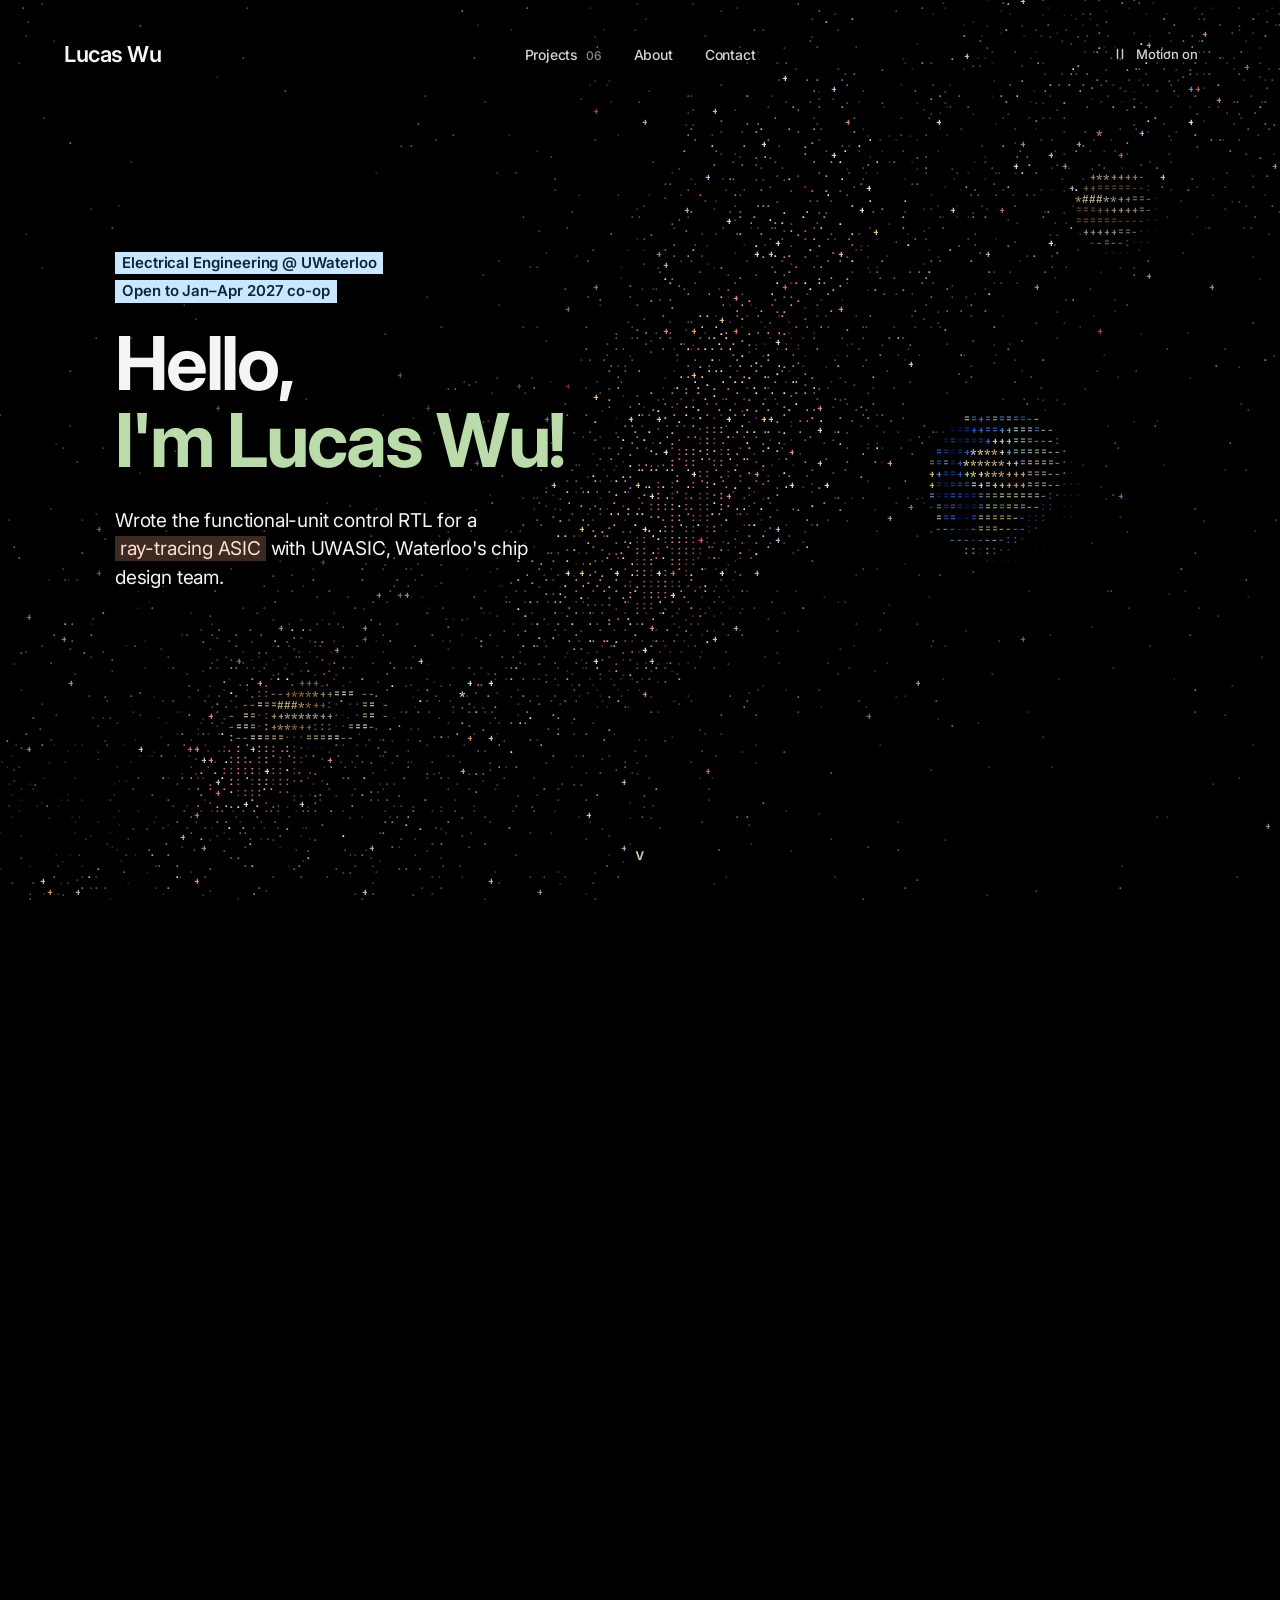
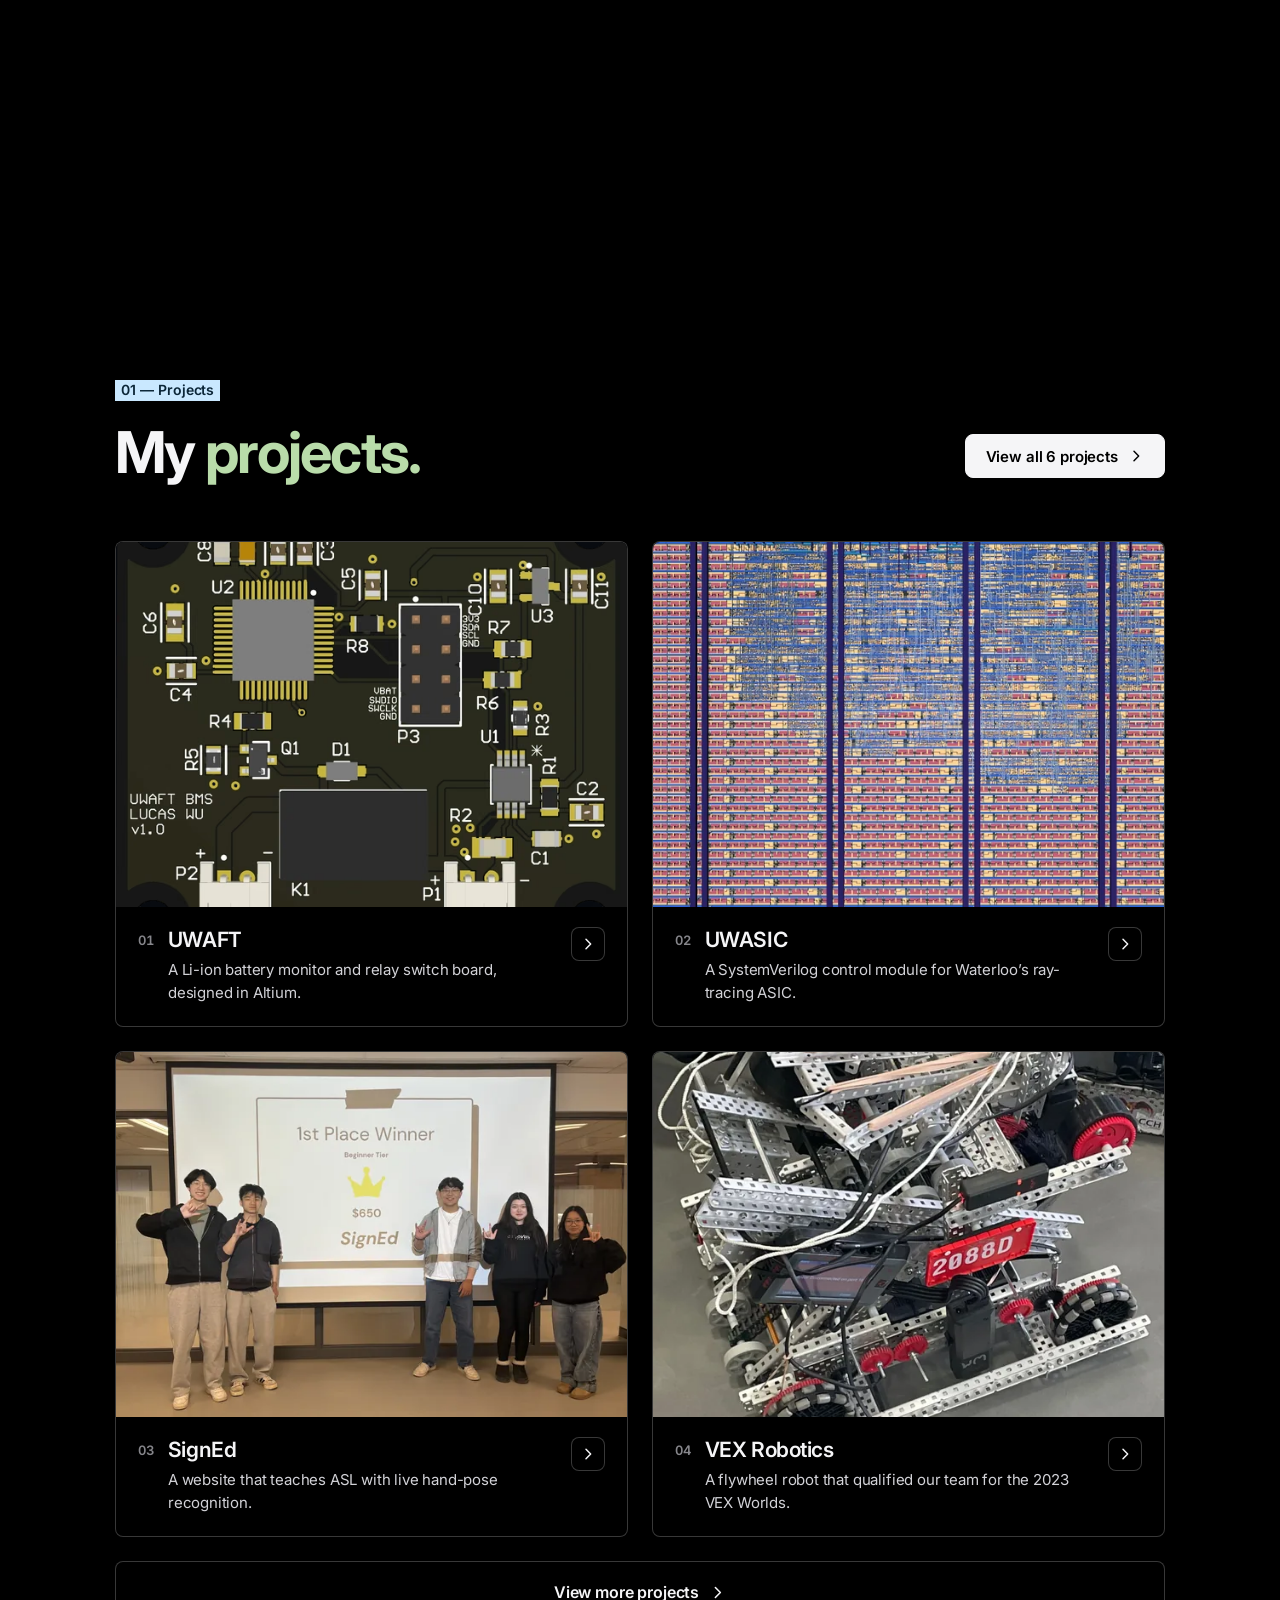
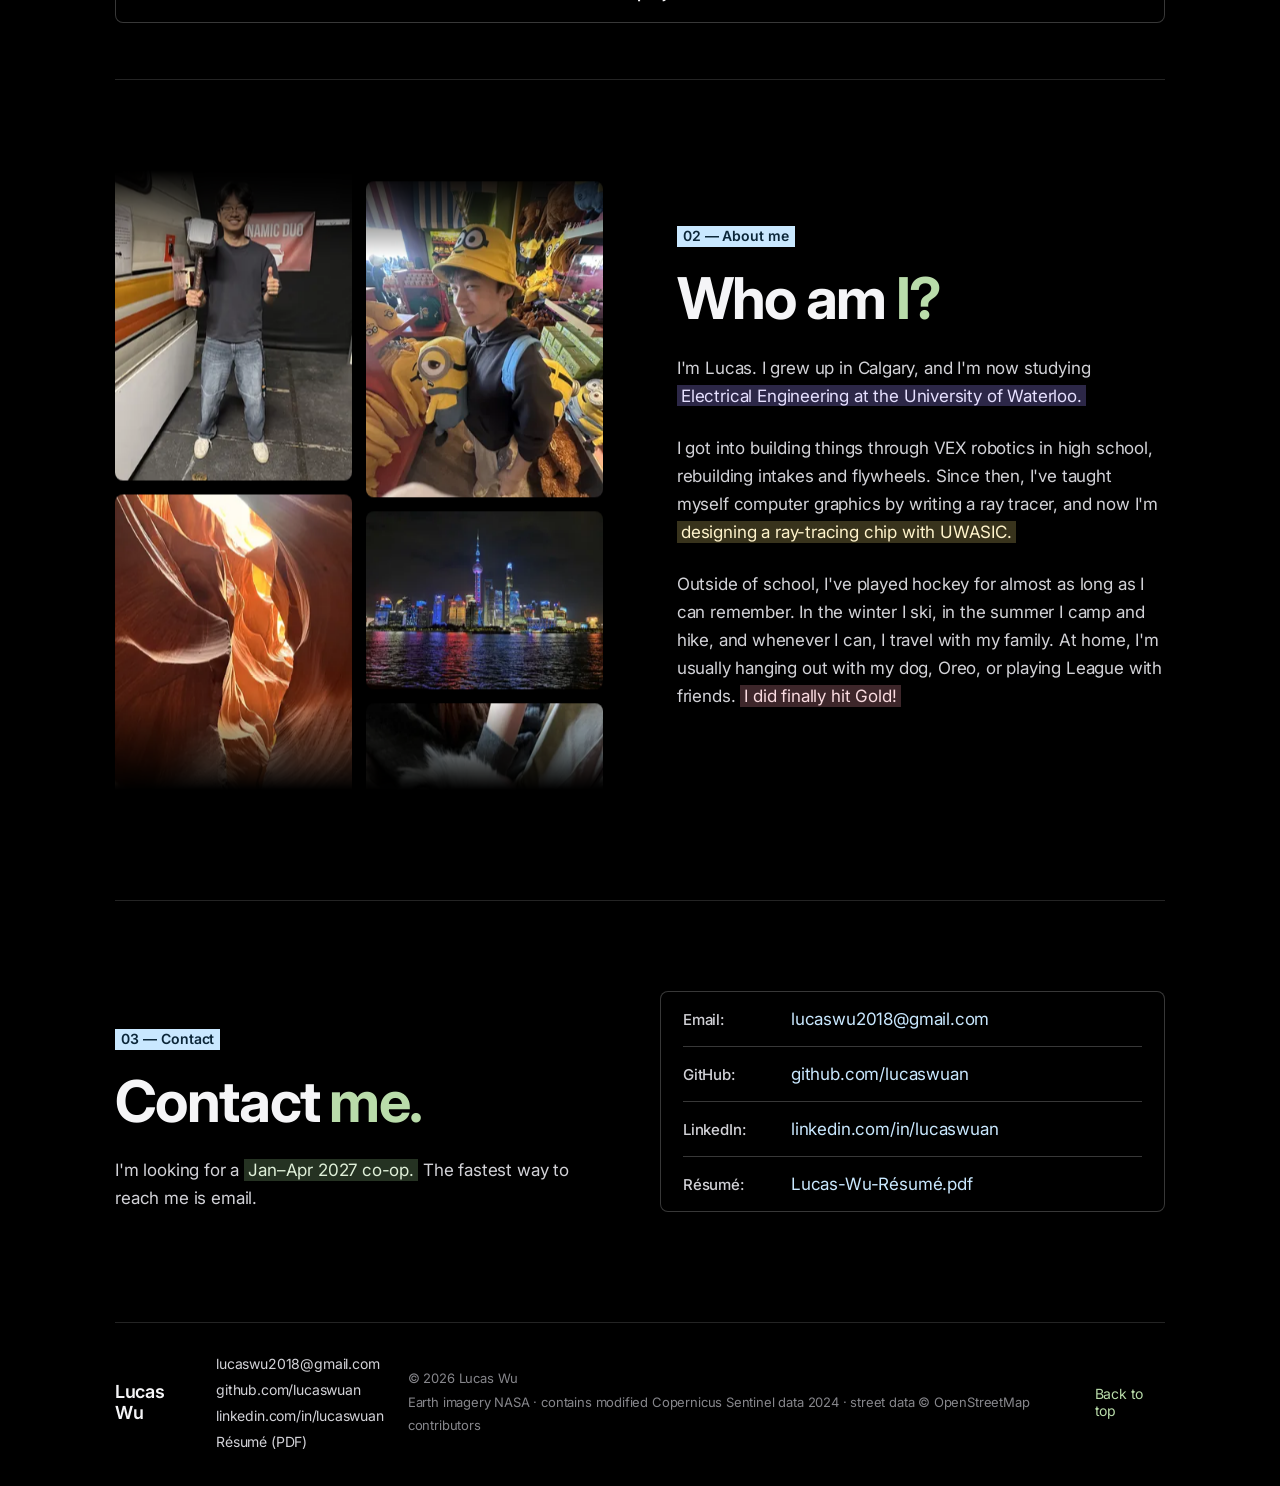
==== index.html @ 69be1323 "v6: city lights like the view from a plane Night is now just the lights, as Calgary looks from the a" ====
<!doctype html>
<html lang="en">
<head>
  <meta charset="UTF-8"><meta name="viewport" content="width=device-width, initial-scale=1">
  <meta name="theme-color" content="#080a0d">
  <meta name="description" content="Lucas Wu is an Electrical Engineering student at the University of Waterloo who wrote functional-unit control RTL for UWASIC’s ray-tracing ASIC and designed a battery monitor board with UWAFT. Open to Jan–Apr 2027 co-op.">
  <title>Lucas Wu | Electrical Engineering @ UWaterloo</title>
  <meta property="og:type" content="website">
  <meta property="og:site_name" content="Lucas Wu">
  <meta property="og:url" content="https://wulucas.me/">
  <meta property="og:title" content="Lucas Wu | Electrical Engineering @ UWaterloo">
  <meta property="og:description" content="Lucas Wu is an Electrical Engineering student at the University of Waterloo who wrote functional-unit control RTL for UWASIC’s ray-tracing ASIC and designed a battery monitor board with UWAFT. Open to Jan–Apr 2027 co-op.">
  <meta property="og:image" content="https://wulucas.me/assets/og-home.jpg">
  <meta property="og:image:width" content="1200">
  <meta property="og:image:height" content="630">
  <meta property="og:image:alt" content="The homepage of Lucas Wu’s portfolio: “Hello, I’m Lucas Wu!” beside an Earth drawn in ASCII characters, with Saturn and Jupiter, against an ASCII Milky Way.">
  <meta name="twitter:card" content="summary_large_image">
  <link rel="icon" href="/favicon.ico" sizes="32x32">
  <link rel="icon" href="/assets/favicon.svg" type="image/svg+xml">
  <link rel="apple-touch-icon" href="/assets/apple-touch-icon.png">
  <link rel="preconnect" href="https://fonts.googleapis.com">
  <link rel="preconnect" href="https://fonts.gstatic.com" crossorigin>
  <link rel="stylesheet" href="https://fonts.googleapis.com/css2?family=Inter:opsz,wght@14..32,400..700&display=swap">
  <link rel="stylesheet" href="https://fonts.googleapis.com/css2?family=JetBrains+Mono:wght@500&text=.%2C%3A%3B-%3D%2B*%23%25%40v&display=block">
  <!-- tools/build-projects.mjs stamps each ?v= with a hash of the file, so browsers fetch it again when it changes. -->
  <link rel="stylesheet" href="styles.css?v=50e7bc467d">
  <link rel="stylesheet" href="projects.css?v=c8998135ab">
  <script src="sky-renderer.js?v=834006a2ae" defer></script>
  <script src="galaxy.js?v=20302f3e57" defer></script>
  <script src="site.js?v=d46df26e85" defer></script>
  <script src="app.js?v=d3e52f405c" defer></script>
</head>
<body>
  <a class="skip-link" href="#projects">Skip to projects</a>
  <canvas id="stars" aria-hidden="true"></canvas>
<!-- site-header:start -->
<header class="site-header"><a class="wordmark" href="#home" aria-label="Lucas Wu, home">Lucas Wu</a><nav aria-label="Main navigation"><a href="#projects">Projects <span class="nav-count">06</span></a><a class="nav-about" href="#about">About</a><a href="#contact">Contact</a></nav><button class="motion-button" id="motion-toggle" aria-pressed="false" aria-label="Pause animation"><span class="pause-symbol" aria-hidden="true"><svg class="icon-pause" viewBox="0 0 16 16"><path d="M5.5 3.5v9M10.5 3.5v9"/></svg><svg class="icon-play" viewBox="0 0 16 16"><path d="M5.5 3.5 12.5 8l-7 4.5z"/></svg></span><span class="motion-text">Motion on</span></button></header>
<!-- site-header:end -->
  <nav class="section-nav" aria-label="On this page"><a href="#home"><span>Home</span></a><a href="#projects"><span>Projects</span></a><a href="#about"><span>About</span></a><a href="#contact"><span>Contact</span></a></nav>

  <main>
    <section class="journey" id="home" aria-label="Introduction">
      <div class="space-stage">
        <div class="hero-content">
          <p class="eyebrow hero-school">Electrical Engineering @ UWaterloo</p>
          <p class="eyebrow hero-availability">Open to Jan–Apr 2027 co-op</p>
          <h1>Hello,<br><em>I'm Lucas Wu!</em></h1>
          <p class="intro">Wrote the functional-unit control RTL for a <mark class="nowrap" data-tone="0">ray-tracing ASIC</mark> with UWASIC, Waterloo's chip design team.</p>
        </div>
        <div class="hero-bottom"><span class="scroll-cue" aria-hidden="true">v</span></div>
        <div class="arrival" aria-hidden="true"><span class="eyebrow">From ideas to real things</span><p>Let's take a closer look.</p></div>
      </div>
    </section>

    <section class="projects-section section-shell" id="projects" aria-labelledby="projects-title">
      <div class="section-heading reveal"><div><p class="eyebrow">01 — Projects</p><h2 id="projects-title">My <em>projects.</em></h2></div><a class="outline-link" href="/projects/">View all 6 projects <span class="chevron" aria-hidden="true"></span></a></div>
      <div class="project-grid featured-grid">
<!-- featured-projects:start -->
<a class="project-card" href="/projects/uwaft/" aria-label="Explore UWAFT"><span class="project-art photo-art"><picture><source type="image/avif" srcset="/assets/projects/uwaft/bms-board-render-600.avif 600w, /assets/projects/uwaft/bms-board-render-1024.avif 1024w" sizes="(max-width: 650px) 86vw, (max-width: 1000px) 43vw, min(595px, 41vw)"><source type="image/webp" srcset="/assets/projects/uwaft/bms-board-render-600.webp 600w, /assets/projects/uwaft/bms-board-render-1024.webp 1024w" sizes="(max-width: 650px) 86vw, (max-width: 1000px) 43vw, min(595px, 41vw)"><img src="/assets/projects/uwaft/bms-board-render.webp" alt="3D render of the UWAFT BMS v1.0 board: a black two-layer PCB with the STM32 microcontroller at top left, a 2×4 debug header in the middle, the STC3100 gas gauge at right, the relay at the bottom, and the LOAD and BATT connectors along the bottom edge." loading="lazy" decoding="async"></picture></span><span class="project-info"><span class="project-number">01</span><span class="project-description"><strong>UWAFT</strong><span>A Li-ion battery monitor and relay switch board, designed in Altium.</span></span><span class="project-type">PCB design</span><span class="card-arrow" aria-hidden="true"><span class="chevron"></span></span></span></a>
<a class="project-card" href="/projects/uwasic/" aria-label="Explore UWASIC"><span class="project-art photo-art"><picture><source type="image/avif" srcset="/assets/projects/spi-pwm-peripheral/gds-layout-600.avif 600w, /assets/projects/spi-pwm-peripheral/gds-layout-1200.avif 1200w, /assets/projects/spi-pwm-peripheral/gds-layout-2400.avif 2400w" sizes="(max-width: 650px) 86vw, (max-width: 1000px) 43vw, min(595px, 41vw)"><source type="image/webp" srcset="/assets/projects/spi-pwm-peripheral/gds-layout-600.webp 600w, /assets/projects/spi-pwm-peripheral/gds-layout-1200.webp 1200w, /assets/projects/spi-pwm-peripheral/gds-layout-2400.webp 2400w" sizes="(max-width: 650px) 86vw, (max-width: 1000px) 43vw, min(595px, 41vw)"><img src="/assets/projects/spi-pwm-peripheral/gds-layout.webp" alt="Top-down view of a chip layout: rows of standard cells crossed by vertical power straps, with the routed SPI and PWM logic concentrated in the upper half." style="object-position:50% 20%" loading="lazy" decoding="async"></picture></span><span class="project-info"><span class="project-number">02</span><span class="project-description"><strong>UWASIC</strong><span>A SystemVerilog control module for Waterloo’s ray-tracing ASIC.</span></span><span class="project-type">Digital design</span><span class="card-arrow" aria-hidden="true"><span class="chevron"></span></span></span></a>
<a class="project-card" href="/projects/signed/" aria-label="Explore SignEd"><span class="project-art photo-art"><picture><source type="image/webp" srcset="/assets/projects/signed/team-win-600.webp 600w, /assets/projects/signed/team-win-1200.webp 1200w, /assets/projects/signed/team-win-2400.webp 2400w" sizes="(max-width: 650px) 86vw, (max-width: 1000px) 43vw, min(595px, 41vw)"><img src="/assets/projects/signed/team-win.webp" alt="The five-person SignEd team standing in front of a projected slide that reads “1st Place Winner, Beginner Tier, $650, SignEd”, most of them making the ASL “I love you” sign." loading="lazy" decoding="async"></picture></span><span class="project-info"><span class="project-number">03</span><span class="project-description"><strong>SignEd</strong><span>A website that teaches ASL with live hand-pose recognition.</span></span><span class="project-type">Computer vision</span><span class="card-arrow" aria-hidden="true"><span class="chevron"></span></span></span></a>
<a class="project-card" href="/projects/vex-robotics/" aria-label="Explore VEX Robotics"><span class="project-art photo-art"><picture><source type="image/webp" srcset="/assets/projects/vex-robotics/flywheel-robot-600.webp 600w, /assets/projects/vex-robotics/flywheel-robot-1200.webp 1200w, /assets/projects/vex-robotics/flywheel-robot-1500.webp 1500w" sizes="(max-width: 650px) 86vw, (max-width: 1000px) 43vw, min(595px, 41vw)"><img src="/assets/projects/vex-robotics/flywheel-robot.webp" alt="Team 2088D’s first robot on the floor: an aluminum VEX frame on omni wheels with a disc intake, a flywheel, and a red 2088D license plate." style="object-position:50% 35%" loading="lazy" decoding="async"></picture></span><span class="project-info"><span class="project-number">04</span><span class="project-description"><strong>VEX Robotics</strong><span>A flywheel robot that qualified our team for the 2023 VEX Worlds.</span></span><span class="project-type">Robotics</span><span class="card-arrow" aria-hidden="true"><span class="chevron"></span></span></span></a>
<!-- featured-projects:end -->
      </div>
<!-- more-projects:start -->
<a class="more-projects reveal" href="/projects/">View more projects <span class="chevron" aria-hidden="true"></span></a>
<!-- more-projects:end -->
    </section>

    <section class="about-section section-shell" id="about" aria-labelledby="about-title"><div class="photo-wall reveal" role="group" aria-label="Photos of me, my friends, my dog, and places I&#39;ve been"><div class="wall-column"><div class="wall-track"><img src="assets/about/thor-hammer-600.webp" srcset="assets/about/thor-hammer-300.webp 300w, assets/about/thor-hammer-600.webp 600w" sizes="(max-width: 650px) 43vw, (max-width: 1000px) 20vw, 280px" width="600" height="800" alt="Me holding up a prop Thor hammer and giving a thumbs up." loading="lazy" decoding="async"><img src="assets/about/antelope-canyon-600.webp" srcset="assets/about/antelope-canyon-300.webp 300w, assets/about/antelope-canyon-600.webp 600w" sizes="(max-width: 650px) 43vw, (max-width: 1000px) 20vw, 280px" width="600" height="800" alt="Swirling orange sandstone walls inside a slot canyon." loading="lazy" decoding="async"><img src="assets/about/dog-jersey-600.webp" srcset="assets/about/dog-jersey-300.webp 300w, assets/about/dog-jersey-600.webp 600w" sizes="(max-width: 650px) 43vw, (max-width: 1000px) 20vw, 280px" width="600" height="800" alt="My dog, Oreo, in a blue jersey, looking up with his tongue out." loading="lazy" decoding="async"><img src="assets/about/card-game-600.webp" srcset="assets/about/card-game-300.webp 300w, assets/about/card-game-600.webp 600w" sizes="(max-width: 650px) 43vw, (max-width: 1000px) 20vw, 280px" width="600" height="800" alt="A late-night card game at a picnic table, with a campfire behind." loading="lazy" decoding="async"><img src="assets/about/japan-street-600.webp" srcset="assets/about/japan-street-300.webp 300w, assets/about/japan-street-600.webp 600w" sizes="(max-width: 650px) 43vw, (max-width: 1000px) 20vw, 280px" width="600" height="800" alt="A narrow street in Japan lined with shops and signs." loading="lazy" decoding="async"><img src="assets/about/capybara-grad-600.webp" srcset="assets/about/capybara-grad-300.webp 300w, assets/about/capybara-grad-600.webp 600w" sizes="(max-width: 650px) 43vw, (max-width: 1000px) 20vw, 280px" width="600" height="800" alt="A capybara plush in a 2026 graduation cap, holding a League of Legends gift card." loading="lazy" decoding="async"><img src="assets/about/above-the-clouds-600.webp" srcset="assets/about/above-the-clouds-300.webp 300w, assets/about/above-the-clouds-600.webp 600w" sizes="(max-width: 650px) 43vw, (max-width: 1000px) 20vw, 280px" width="600" height="414" alt="Looking down from a snowy ski hill onto a sea of clouds." loading="lazy" decoding="async"><img src="assets/about/campsite-600.webp" srcset="assets/about/campsite-300.webp 300w, assets/about/campsite-600.webp 600w" sizes="(max-width: 650px) 43vw, (max-width: 1000px) 20vw, 280px" width="600" height="450" alt="Our campsite: a tent and a trailer among tall pine trees." loading="lazy" decoding="async"><img src="assets/about/night-city-600.webp" srcset="assets/about/night-city-300.webp 300w, assets/about/night-city-600.webp 600w" sizes="(max-width: 650px) 43vw, (max-width: 1000px) 20vw, 280px" width="600" height="450" alt="A city skyline at night." loading="lazy" decoding="async"><img src="assets/about/dog-peek-600.webp" srcset="assets/about/dog-peek-300.webp 300w, assets/about/dog-peek-600.webp 600w" sizes="(max-width: 650px) 43vw, (max-width: 1000px) 20vw, 280px" width="600" height="800" alt="Oreo popping into the frame with his mouth open." loading="lazy" decoding="async"></div></div><div class="wall-column wall-column-down"><div class="wall-track"><img src="assets/about/minion-hat-600.webp" srcset="assets/about/minion-hat-300.webp 300w, assets/about/minion-hat-600.webp 600w" sizes="(max-width: 650px) 43vw, (max-width: 1000px) 20vw, 280px" width="600" height="800" alt="Me in a yellow Minion bucket hat, surrounded by Minion plushies." loading="lazy" decoding="async"><img src="assets/about/shanghai-skyline-600.webp" srcset="assets/about/shanghai-skyline-300.webp 300w, assets/about/shanghai-skyline-600.webp 600w" sizes="(max-width: 650px) 43vw, (max-width: 1000px) 20vw, 280px" width="600" height="450" alt="The Shanghai skyline lit up at night across the river." loading="lazy" decoding="async"><img src="assets/about/dog-closeup-600.webp" srcset="assets/about/dog-closeup-300.webp 300w, assets/about/dog-closeup-600.webp 600w" sizes="(max-width: 650px) 43vw, (max-width: 1000px) 20vw, 280px" width="600" height="800" alt="A close-up of Oreo&#39;s face." loading="lazy" decoding="async"><img src="assets/about/banff-600.webp" srcset="assets/about/banff-300.webp 300w, assets/about/banff-600.webp 600w" sizes="(max-width: 650px) 43vw, (max-width: 1000px) 20vw, 280px" width="600" height="450" alt="Pine trees and mountains under a blue sky in the Rockies." loading="lazy" decoding="async"><img src="assets/about/japan-mirror-600.webp" srcset="assets/about/japan-mirror-300.webp 300w, assets/about/japan-mirror-600.webp 600w" sizes="(max-width: 650px) 43vw, (max-width: 1000px) 20vw, 280px" width="600" height="800" alt="My friends and me reflected in a round street mirror on a rainy day in Japan." loading="lazy" decoding="async"><img src="assets/about/gold-iv-600.webp" srcset="assets/about/gold-iv-300.webp 300w, assets/about/gold-iv-600.webp 600w" sizes="(max-width: 650px) 43vw, (max-width: 1000px) 20vw, 280px" width="600" height="261" alt="League of Legends screen reading Promoted to Gold IV." loading="lazy" decoding="async"><img src="assets/about/snowy-pines-600.webp" srcset="assets/about/snowy-pines-300.webp 300w, assets/about/snowy-pines-600.webp 600w" sizes="(max-width: 650px) 43vw, (max-width: 1000px) 20vw, 280px" width="600" height="800" alt="Snow-covered pine trees in the mountains." loading="lazy" decoding="async"><img src="assets/about/bonfire-600.webp" srcset="assets/about/bonfire-300.webp 300w, assets/about/bonfire-600.webp 600w" sizes="(max-width: 650px) 43vw, (max-width: 1000px) 20vw, 280px" width="600" height="801" alt="A fire burning in a fire pit on a beach at dusk." loading="lazy" decoding="async"><img src="assets/about/shanghai-night-600.webp" srcset="assets/about/shanghai-night-300.webp 300w, assets/about/shanghai-night-600.webp 600w" sizes="(max-width: 650px) 43vw, (max-width: 1000px) 20vw, 280px" width="600" height="800" alt="Me at night in front of a lit-up traditional building in Shanghai." loading="lazy" decoding="async"><img src="assets/about/skating-600.webp" srcset="assets/about/skating-300.webp 300w, assets/about/skating-600.webp 600w" sizes="(max-width: 650px) 43vw, (max-width: 1000px) 20vw, 280px" width="600" height="800" alt="Holding a thin sheet of ice above my skates on a frozen lake." loading="lazy" decoding="async"></div></div></div><div class="about-copy reveal"><p class="eyebrow">02 — About me</p><h2 id="about-title">Who am <em>I?</em></h2><p>I&#39;m Lucas. I grew up in Calgary, and I&#39;m now studying <mark data-tone="1">Electrical Engineering at the University of Waterloo.</mark></p><p>I got into building things through VEX robotics in high school, rebuilding intakes and flywheels. Since then, I&#39;ve taught myself computer graphics by writing a ray tracer, and now I&#39;m <mark data-tone="2">designing a ray-tracing chip with UWASIC.</mark></p><p>Outside of school, I&#39;ve played hockey for almost as long as I can remember. In the winter I ski, in the summer I camp and hike, and whenever I can, I travel with my family. At home, I&#39;m usually hanging out with my dog, Oreo, or playing League with friends. <mark data-tone="3">I did finally hit Gold!</mark></p></div></section>

    <section class="contact-section section-shell" id="contact" aria-labelledby="contact-title">
      <div class="contact-text reveal">
        <p class="eyebrow">03 — Contact</p>
        <h2 id="contact-title">Contact <em>me.</em></h2>
        <p>I'm looking for a <mark data-tone="4">Jan–Apr 2027 co-op.</mark> The fastest way to reach me is email.</p>
      </div>
      <ul class="contact-list reveal">
        <li><span class="contact-key">Email:</span> <a href="mailto:lucaswu2018@gmail.com">lucaswu2018@gmail.com</a></li>
        <li><span class="contact-key">GitHub:</span> <a href="https://github.com/lucaswuan" target="_blank" rel="noopener">github.com/lucaswuan</a></li>
        <li><span class="contact-key">LinkedIn:</span> <a href="https://www.linkedin.com/in/lucaswuan/" target="_blank" rel="noopener">linkedin.com/in/lucaswuan</a></li>
        <li><span class="contact-key">Résumé:</span> <a href="assets/Lucas_Wu_Hardware_Cycle2_v1.pdf" target="_blank" rel="noopener">Lucas-Wu-Résumé.pdf</a></li>
      </ul>
    </section>
  </main>

<!-- site-footer:start -->
<footer class="site-footer section-shell"><a class="wordmark" href="#home">Lucas Wu</a><ul class="footer-links" aria-label="Contact links"><li><a href="mailto:lucaswu2018@gmail.com">lucaswu2018@gmail.com</a></li><li><a href="https://github.com/lucaswuan" target="_blank" rel="noopener">github.com/lucaswuan</a></li><li><a href="https://www.linkedin.com/in/lucaswuan/" target="_blank" rel="noopener">linkedin.com/in/lucaswuan</a></li><li><a href="/assets/Lucas_Wu_Hardware_Cycle2_v1.pdf" target="_blank" rel="noopener">Résumé (PDF)</a></li></ul><span class="coordinate">© <span data-current-year>2026</span> Lucas Wu<span class="earth-credit">Earth imagery NASA · contains modified Copernicus Sentinel data 2024 · street data © <a href="https://www.openstreetmap.org/copyright" target="_blank" rel="noopener">OpenStreetMap contributors</a></span></span><a class="back-top" href="#home">Back to top</a></footer>
<!-- site-footer:end -->
</body>
</html>
---- styles.css ----
/* Shared site styles: tokens, homepage hero and sections, header, footer, and highlights.
   Project previews, the project index, and project pages are styled in projects.css (loaded after this file). */

:root {
  color-scheme: dark;
  /* Text on black. */
  --bg: #000;
  --paper: #f5f5f7;
  --soft: #d2d2d7;
  --tertiary: #86868b;
  /* Sage is the one accent: headline accent words, links, and small details. */
  --sage: #b9dcaa;
  --sage-light: #d6ebcf;
  --sage-muted: #9fb596;
  --sage-faint: #b9dcaa0a;
  --headline: var(--sage);
  --link: var(--sage);
  --link-hover: var(--sage-light);
  /* Cards and buttons are black with a thin white edge; every rounded corner uses --radius. */
  --card: #000;
  --card-hover: #141416;
  --edge: #ffffff38;
  --divider: #ffffff24;
  --radius: 8px;
  /* Square highlights, like selected text: light blue behind labels, dark tints behind key phrases.
     --phrase is the first of six phrase tints; the rest are in the mark[data-tone] rules below. */
  --label: #c9e8ff;
  --label-ink: #0b2638;
  --phrase: #3d2a22;
  --phrase-ink: #ffe0d0;
  /* SF Pro on Apple devices, which already have it; Inter (linked in each page's <head>) everywhere else. */
  --sans: -apple-system, BlinkMacSystemFont, 'Inter', sans-serif;
}

/* Base */
* { box-sizing: border-box; }
html { scroll-behavior: smooth; background: var(--bg); }
body { margin: 0; background: var(--bg); color: var(--paper); font-family: var(--sans); font-size: 16px; letter-spacing: -.011em; font-optical-sizing: auto; -webkit-font-smoothing: antialiased; }
main { position: relative; z-index: 1; }
button, a { -webkit-tap-highlight-color: transparent; touch-action: manipulation; }
button { font: inherit; color: inherit; cursor: pointer; }
a { color: inherit; text-decoration: none; }
button:focus-visible, a:focus-visible { outline: 2px solid var(--link); outline-offset: 4px; }
::selection { background: var(--label); color: var(--label-ink); }
em { font-style: normal; font-weight: inherit; color: var(--headline); }
.nowrap { white-space: nowrap; }
.skip-link { position: fixed; top: -80px; left: 20px; z-index: 100; padding: 12px 20px; border-radius: var(--radius); background: var(--link); color: #000; font-weight: 600; }
.skip-link:focus { top: 20px; }
/* Navigation lists: the header, the side navigation, breadcrumbs, and the project-page menu. */
nav { display: flex; gap: 36px; align-items: center; }
nav a { font-size: 14px; color: #bbc1c0; transition: color .2s; }
nav a:hover { color: var(--sage); }

/* The ASCII sky behind every page: the Milky Way (galaxy.js), and on the homepage the planets (app.js), drawn on one canvas. */
#stars { position: fixed; inset: 0; z-index: 0; width: 100vw; height: 100vh; height: 100lvh; pointer-events: none; opacity: 0; transition: opacity .6s ease; will-change: opacity; }
#stars.is-ready { opacity: 1; }

/* Header: three columns with equal-width outer columns, so the nav links sit on the page's centre line
   whatever the widths of the name (left) and the Motion button (right). The outer columns never shrink
   below their content, so on the narrowest phones the links shift right a few pixels instead of overlapping
   the name; the sizes below keep them exactly centred down to about 340px. Phones centre them between the two instead.
   The links and the Motion button are plain text, with no shape behind them; they brighten on hover. */
.site-header { position: absolute; top: 0; left: 0; z-index: 10; width: 100%; height: 108px; padding: 0 5%; display: grid; grid-template-columns: 1fr auto 1fr; column-gap: 16px; align-items: center; justify-content: space-between; }
.wordmark { display: inline-flex; align-items: center; font-size: 22px; font-weight: 600; letter-spacing: -.02em; }
.site-header > .wordmark { justify-self: start; }
.site-header .wordmark { white-space: nowrap; }
.site-header nav { gap: 32px; }
.site-header nav a { font-size: 14px; font-weight: 500; color: var(--soft); transition: color .2s; }
.site-header nav a:hover { color: var(--paper); }
.site-header .nav-count { margin-left: 4px; vertical-align: baseline; font: 500 12px var(--sans); color: var(--tertiary); }
.motion-button { height: 40px; padding: 0; display: flex; gap: 8px; align-items: center; background: none; border: 0; border-radius: 24px; font: 500 13px var(--sans); color: var(--soft); transition: color .2s; }
.motion-button:hover { color: var(--paper); }
.site-header > .motion-button { justify-self: end; }
.pause-symbol { display: flex; flex: none; width: 16px; height: 16px; font-size: 16px; line-height: 1; }
.pause-symbol svg { display: block; width: 16px; height: 16px; fill: none; stroke: currentColor; stroke-width: 1.4; stroke-linejoin: round; stroke-linecap: round; }
.icon-play, .motion-paused .icon-pause { display: none !important; }
.motion-paused .icon-play { display: block !important; }
.motion-text { display: inline-block; min-width: 10ch; text-align: left; }

/* Homepage side navigation, wide screens only: section titles that grow under the pointer. */
.section-nav { display: none; }

/* Hero: a tall scroll track with a sticky stage; app.js zooms into Earth and fades the text as you scroll. */
.journey { position: relative; height: 265svh; }
.space-stage { position: sticky; top: 0; height: 100vh; height: 100dvh; min-height: 600px; overflow: hidden; isolation: isolate; pointer-events: none; }
.hero-content { position: absolute; top: 28%; left: 9%; z-index: 3; pointer-events: auto; will-change: transform, opacity; }
h1 { max-width: 800px; margin: 0 0 28px; font-size: clamp(54px, 5.8vw, 94px); font-weight: 700; line-height: 1.04; letter-spacing: -.03em; }
h1 em { white-space: nowrap; }
p.intro { margin: 0 0 35px; font-size: 19px; line-height: 1.5; color: var(--paper); text-shadow: 0 0 2px #000, 0 0 6px #000, 0 0 12px #000; }
.hero-content .intro { max-width: 470px; }
.hero-content .hero-school { margin-bottom: 6px; }
.hero-content .hero-availability { margin-bottom: 22px; }
.hero-bottom { position: absolute; bottom: 37px; left: 5%; right: 5%; z-index: 3; display: flex; justify-content: center; align-items: center; }
/* The scroll hint is a v in the sky's monospace that blinks like a terminal cursor. */
.scroll-cue { font: 500 16px "JetBrains Mono", ui-monospace, monospace; line-height: 1; color: var(--sage); animation: cursor-blink 1.1s steps(1) infinite; }
@keyframes cursor-blink { 50% { opacity: 0; } }
.arrival { position: absolute; inset: 0; z-index: 5; display: flex; flex-direction: column; justify-content: center; align-items: center; opacity: 0; pointer-events: none; }
.arrival p { margin: 0; font-size: clamp(34px, 4vw, 62px); font-weight: 700; line-height: 1.05; letter-spacing: -.03em; color: var(--paper); }

/* Highlights are square, solid blocks, like selected text: light blue behind labels (.eyebrow), and dark tints
   behind key phrases in paragraphs (mark) so the two don't compete. The tints rotate in page order:
   tools/build-projects.mjs numbers each mark with data-tone. */
.eyebrow, mark { border-radius: 0; text-shadow: none; -webkit-box-decoration-break: clone; box-decoration-break: clone; }
.eyebrow { width: fit-content; margin: 0 0 29px; padding: 1px 6px; background: var(--label); font: 600 13px/1.35 var(--sans); letter-spacing: -.005em; color: var(--label-ink); }
.hero-content .eyebrow, .arrival .eyebrow { padding: 1px 7px; font-size: 15px; }
.arrival .eyebrow { margin-bottom: 8px; }
/* The three section labels (01 Projects, 02 About me, 03 Contact) share one style. */
.section-heading .eyebrow, .about-copy > p.eyebrow, .contact-text .eyebrow { max-width: none; margin: 0 0 20px; font: 600 14px/1.35 var(--sans); letter-spacing: -.005em; color: var(--label-ink); }
mark { padding: .05em .25em; background: var(--phrase); color: var(--phrase-ink); }
mark[data-tone="1"] { background: #2c2747; color: #e6e0ff; }
mark[data-tone="2"] { background: #38331c; color: #fff4cc; }
mark[data-tone="3"] { background: #3d262a; color: #fadbe0; }
mark[data-tone="4"] { background: #253222; color: #e0f0d9; }
mark[data-tone="5"] { background: #1d3242; color: #d8eeff; }

/* Sections */
.section-shell { width: min(1220px, 82%); margin: auto; }
.projects-section { position: relative; z-index: 4; margin-top: -55svh; padding-top: 90px; padding-bottom: 125px; }
.section-heading { display: flex; justify-content: space-between; align-items: flex-end; gap: 30px; margin-bottom: 58px; }
.section-heading h2, .about-copy h2, .contact-text h2 { margin: 0; font-size: clamp(43px, 4.5vw, 65px); font-weight: 700; line-height: 1.08; letter-spacing: -.03em; }

/* Project preview cards: the shared grid and card structure. projects.css gives them their look. */
.project-grid { display: grid; grid-template-columns: 1fr 1fr; }
.project-card { display: block; width: 100%; padding: 0; text-align: left; }
.wide-project { grid-column: 1 / -1; }
.project-art { display: block; position: relative; width: 100%; overflow: hidden; border: 1px solid #ffffff10; border-radius: 3px; transition: filter .4s, transform .5s; }
.project-info { display: flex; align-items: flex-start; }
.project-description { display: flex; flex: 1; flex-direction: column; gap: 6px; }
.project-type { padding-top: 8px; white-space: nowrap; font: 10px var(--sans); letter-spacing: 1px; color: #85968e; }
.art-topline { position: absolute; z-index: 2; display: flex; justify-content: space-between; }
.art-bottomline { position: absolute; }

/* About: two columns of photos drifting in opposite directions beside the text.
   site.js moves them: hovering stops the drift and the wheel scrolls the column under the pointer. */
.about-section { position: relative; display: grid; grid-template-columns: minmax(0, 1fr) minmax(0, 1fr); gap: 7%; align-items: center; padding-top: 90px; padding-bottom: 110px; border-top: 1px solid var(--divider); }
.about-copy > p { max-width: 520px; margin: 24px 0; font-size: 17px; line-height: 1.65; color: var(--soft); }
.photo-wall { height: 620px; display: grid; grid-template-columns: 1fr 1fr; gap: 14px; overflow: hidden; -webkit-mask-image: linear-gradient(transparent, #000 14%, #000 86%, transparent); mask-image: linear-gradient(transparent, #000 14%, #000 86%, transparent); }
.wall-column { min-width: 0; }
.wall-track { will-change: transform; }
.wall-track img { display: block; width: 100%; height: auto; margin-bottom: 14px; border-radius: var(--radius); }

/* Contact: the text beside one black card of links, rows split by hairlines. */
.contact-section { position: relative; display: grid; grid-template-columns: 1fr 1fr; gap: 40px; align-items: end; padding-top: 90px; padding-bottom: 110px; border-top: 1px solid var(--divider); }
.contact-text > p:not(.eyebrow) { max-width: 480px; margin: 24px 0 0; font-size: 17px; line-height: 1.65; color: var(--soft); }
.contact-list { margin: 0; padding: 0 22px; list-style: none; background: var(--card); border: 1px solid var(--edge); border-radius: var(--radius); }
.contact-list li { display: flex; align-items: baseline; gap: 16px; padding: 17px 0; }
.contact-list li + li { border-top: 1px solid var(--edge); }
.contact-key { flex: 0 0 92px; font-size: 15px; font-weight: 500; color: var(--soft); }
.contact-list a { overflow-wrap: anywhere; font-size: 17px; color: var(--label); transition: color .2s; }
.contact-list a:hover { color: var(--paper); }

/* Footer */
.site-footer { position: relative; z-index: 1; display: flex; align-items: center; justify-content: space-between; gap: 24px; padding-top: 30px; padding-bottom: 35px; border-top: 1px solid var(--divider); }
.site-footer .wordmark { font-size: 18px; }
.footer-links { margin: 0; padding: 0; list-style: none; display: flex; flex-direction: column; gap: 6px; }
.footer-links a { font-size: 14px; color: var(--soft); transition: color .2s; }
.footer-links a:hover { color: var(--paper); }
.coordinate { font: 13px/1.8 var(--sans); color: var(--tertiary); }
.earth-credit { display: block; }
.earth-credit a:hover { color: var(--soft); }
.back-top { font-size: 14px; color: var(--link); }
.back-top:hover { color: var(--link-hover); }

/* Sections fade up as they come into view (site.js adds .visible). The Motion button pauses everything. */
body.js-ready .reveal { opacity: 0; transform: translateY(35px); transition: opacity .8s ease, transform .8s cubic-bezier(.2, .7, .2, 1); }
body.js-ready .reveal.visible { opacity: 1; transform: translateY(0); }
.motion-paused { scroll-behavior: auto; }
.motion-paused * { animation-play-state: paused !important; }
.motion-paused .scroll-cue { animation: none !important; }
.motion-paused .reveal, .motion-paused .project-art { transition: none !important; }

@media (min-width: 1200px) {
  .section-nav { position: fixed; left: 24px; top: 50%; z-index: 9; display: flex; flex-direction: column; align-items: flex-start; gap: 0; opacity: 0; visibility: hidden; transform: translate(-8px, -50%); transition: opacity .35s, transform .35s, visibility 0s linear .35s; }
  .section-nav.is-visible { opacity: 1; visibility: visible; transform: translate(0, -50%); transition: opacity .35s, transform .35s; }
  .section-nav a { --grow: 0; padding: 4px 0; font: 500 13px var(--sans); letter-spacing: -.005em; color: var(--soft); opacity: calc(.55 + var(--grow) * .45); transition: opacity .25s, color .2s; }
  .section-nav span { display: inline-block; padding: 2px 6px; transform: scale(calc(1 + var(--grow) * .3)); transform-origin: left center; transition: transform .25s cubic-bezier(.2, .7, .2, 1); }
  .section-nav a:hover { color: var(--paper); }
  .section-nav a[aria-current] { opacity: 1; }
  .section-nav a[aria-current] span { background: var(--label); color: var(--label-ink); }
}

@media (min-width: 1600px) {
  .hero-content { left: 12%; }
}

@media (max-width: 1000px) {
  .hero-content { top: 31%; left: 7%; }
  .section-shell { width: 86%; }
  .about-section { gap: 40px; }
  .photo-wall { height: 520px; gap: 10px; }
  .wall-track img { margin-bottom: 10px; }
  .contact-section { grid-template-columns: 1fr; gap: 36px; }
  .site-footer { flex-wrap: wrap; }
  .footer-links { order: 2; width: 100%; }
  .site-footer > .coordinate { order: 3; width: 100%; }
}

@media (max-width: 650px) {
  nav { gap: 23px; }
  nav a { font-size: 13px; }
  /* On phones the name is much wider than the Motion button, so page-centred links look pushed left;
     centre them in the space between the two instead. */
  .site-header { height: 84px; padding: 0 6%; grid-template-columns: auto 1fr auto; }
  .wordmark { font-size: 19px; }
  .site-header nav { gap: 22px; justify-content: center; }
  .site-header nav a { font-size: 13px; }
  .site-header .nav-count { display: none; }
  /* Phones keep Projects and Contact; About is a short scroll away, and the name needs the room. */
  .site-header .nav-about { display: none; }
  .motion-button { width: 32px; height: 32px; justify-content: center; }
  .motion-text { display: none; }
  .journey { height: 225svh; }
  .space-stage { min-height: 640px; }
  .hero-content { top: 19%; left: 7%; right: 7%; }
  h1 { margin-bottom: 23px; font-size: clamp(46px, 10vw, 63px); line-height: 1.05; }
  .intro { font-size: 16px !important; line-height: 1.5 !important; }
  .hero-content .intro { max-width: none; }
  .hero-content .hero-availability { margin-bottom: 18px; }
  .hero-content .eyebrow, .arrival .eyebrow { padding: 1px 6px; font-size: 13px; }
  .section-heading .eyebrow, .about-copy > p.eyebrow, .contact-text .eyebrow { font-size: 13px; }
  .hero-bottom { bottom: 24px; left: 7%; right: 7%; }
  .scroll-cue { font-size: 14px; }
  .arrival { padding: 0 24px; text-align: center; }
  .arrival p { font-size: 34px; }
  .projects-section { margin-top: -40svh; padding-top: 70px; padding-bottom: 70px; }
  .section-heading { display: block; margin-bottom: 36px; }
  .section-heading h2, .about-copy h2, .contact-text h2 { font-size: 45px; }
  .project-grid { grid-template-columns: 1fr; }
  .wide-project { grid-column: auto; }
  .about-section { grid-template-columns: 1fr; gap: 30px; padding-top: 50px; padding-bottom: 65px; }
  .about-copy { order: -1; }
  .about-copy > p { font-size: 16px; line-height: 1.6; }
  .photo-wall { height: 420px; }
  .contact-section { gap: 28px; padding-top: 50px; padding-bottom: 65px; }
  .contact-text > p:not(.eyebrow) { font-size: 16px; line-height: 1.6; }
  .contact-list { padding: 0 18px; }
  .contact-list li { flex-direction: column; gap: 4px; padding: 14px 0; }
  .contact-key { flex: none; font-size: 13px; }
  .contact-list a { font-size: clamp(15px, 4.3vw, 17px); }
  .site-footer { padding-top: 25px; padding-bottom: 28px; }
  .site-footer > .coordinate { font-size: 12px; }
  .footer-links { gap: 8px; }
  .footer-links a { font-size: 13px; }
  .back-top { font-size: 13px; }
}

@media (max-width: 420px) {
  .site-header { padding: 0 5%; column-gap: 10px; }
  .site-header .wordmark { font-size: 17px; }
  .site-header nav { gap: 14px; }
  .site-header nav a { font-size: 12.5px; }
}

@media (max-width: 350px) {
  .site-header { padding: 0 4%; column-gap: 8px; }
  .site-header .wordmark { font-size: 16px; }
  .site-header nav { gap: 12px; }
  .site-header nav a { font-size: 12px; }
}

@media (prefers-reduced-motion: reduce) {
  html { scroll-behavior: auto; }
  *, *::before, *::after { animation: none !important; transition: none !important; }
  .journey { height: 100svh; min-height: 640px; }
  .space-stage { position: relative; }
  .projects-section { margin-top: 0; }
  .arrival { display: none; }
  body.js-ready .reveal { opacity: 1; transform: none; }
}
---- projects.css ----
/* Shared project previews, index, and case-study template. */
/* Buttons are rounded rectangles: near-black with a thin edge for secondary actions, white for the main action on a page. */
.outline-link{display:inline-flex;align-items:center;justify-content:center;gap:10px;min-height:44px;padding:0 20px;border:1px solid var(--edge);border-radius:var(--radius);background:var(--card);font:600 15px var(--sans);letter-spacing:-.01em;color:var(--paper);white-space:nowrap;transition:background .2s}
.outline-link:hover{background:var(--card-hover)}
.outline-link>span,.text-link>span{font-size:16px}
/* › and ‹ for links within the site; links to other sites keep ↗. Drawn as a mask so they take the text colour. */
.chevron{display:inline-block;flex:none;width:1em;height:1em;background:currentColor;-webkit-mask:url("data:image/svg+xml,%3Csvg xmlns='http://www.w3.org/2000/svg' viewBox='0 0 24 24' fill='none' stroke='%23000' stroke-width='2.2' stroke-linecap='round' stroke-linejoin='round'%3E%3Cpath d='M9 5l7 7-7 7'/%3E%3C/svg%3E") center/contain no-repeat;mask:url("data:image/svg+xml,%3Csvg xmlns='http://www.w3.org/2000/svg' viewBox='0 0 24 24' fill='none' stroke='%23000' stroke-width='2.2' stroke-linecap='round' stroke-linejoin='round'%3E%3Cpath d='M9 5l7 7-7 7'/%3E%3C/svg%3E") center/contain no-repeat}
.chevron.back{transform:scaleX(-1)}
.section-heading .outline-link,.project-links .outline-link,.index-bottom .outline-link,.project-pagination .next-project{background:var(--paper);border-color:var(--paper);color:#000}
.section-heading .outline-link:hover,.project-links .outline-link:hover,.index-bottom .outline-link:hover,.project-pagination .next-project:hover{background:#d2d2d7;border-color:#d2d2d7}
.text-link{color:var(--link);display:inline-flex;align-items:center;gap:8px;font-size:17px}
.text-link:hover{color:var(--link-hover);text-decoration:underline;text-underline-offset:5px}
.section-heading .outline-link{flex-shrink:0;margin-bottom:5px}

/* Each project preview is one near-black card: image on top, text below. */
.project-grid{gap:24px}
.project-card{min-width:0;background:var(--card);border:1px solid var(--edge);border-radius:var(--radius);overflow:hidden;transition:transform .35s cubic-bezier(.2,.7,.2,1),background .2s}
.project-card:hover{transform:translateY(-4px);background:#161618}
.project-card:focus-visible{outline-offset:4px}
.project-card .project-art,.project-card:hover .project-art{border:0;border-radius:0;transform:none;filter:none}
.project-card .project-info{gap:14px;padding:20px 22px 22px}
.project-card .project-number{font:600 13px var(--sans);color:var(--tertiary);padding-top:5px;font-variant-numeric:tabular-nums}
.project-card .project-description strong{font-size:21px;font-weight:600;line-height:1.25;letter-spacing:-.02em}
.project-card .project-description>span{max-width:540px;font-size:15px;line-height:1.5;color:var(--soft)}
.project-card .project-type{display:none}
.card-arrow{flex:none;display:grid;place-items:center;width:34px;height:34px;border:1px solid var(--edge);border-radius:var(--radius);background:var(--card);color:var(--paper);font-size:16px;line-height:1;transition:background .2s,border-color .2s}
.project-card:hover .card-arrow{background:var(--link);border-color:var(--link);color:#000}
.motion-paused .project-card{transition:none}

/* Symbolic illustrations, used when a project has no cover photo. */
.work-art{isolation:isolate;background:#050709;color:var(--sage-light);aspect-ratio:1.4}
.work-art::before{content:'';position:absolute;inset:0;background-image:linear-gradient(var(--sage-faint) 1px,transparent 1px),linear-gradient(90deg,var(--sage-faint) 1px,transparent 1px);background-size:36px 36px;mask-image:linear-gradient(90deg,transparent,#000)}
.work-art .art-topline{font:600 11px/1.6 var(--sans);letter-spacing:.02em;top:26px;left:28px;right:28px;gap:18px}
.work-art .art-topline>span:last-child{white-space:nowrap;color:var(--sage-muted)}
.work-art-title{position:absolute;left:7%;top:24%;font-size:clamp(34px,3.7vw,54px);line-height:1.08;font-weight:700;letter-spacing:-.03em;z-index:2;max-width:75%;text-shadow:0 2px 20px #000}
.work-art-title::first-line{color:#f1f2f4}
.work-illustration{color:var(--sage);position:absolute;width:66%;height:73%;right:-9%;bottom:6%;opacity:.52;z-index:1}
.work-art .art-bottomline{font:500 11px/1.5 var(--sans);letter-spacing:.02em;left:28px;bottom:24px;right:28px;color:var(--sage-muted);z-index:2}
.art-chip .work-illustration{right:-5%;bottom:7%;opacity:.62}
.art-landmarks .work-illustration{right:-6%;bottom:6%}
.art-robot .work-illustration{width:77%;right:-15%;bottom:3%}
.art-community .work-art-title{font-size:clamp(29px,3.3vw,47px)}
.art-community .work-illustration{right:-13%;bottom:1%}
.featured-project .work-art,.featured-project .photo-art{aspect-ratio:2.65}
.featured-project .work-art-title{top:27%;left:4%;font-size:clamp(44px,5.6vw,78px);max-width:55%}
.featured-project .work-illustration{width:45%;height:100%;right:5%;bottom:0;opacity:.85}
.featured-project .work-art .art-topline,.featured-project .work-art .art-bottomline{left:4%;right:4%}
.featured-project .project-type{display:block;font:500 13px var(--sans);letter-spacing:0;color:var(--soft)}
.photo-art{aspect-ratio:1.4;background:#080b10}
.photo-art img{display:block;width:100%;height:100%;object-fit:cover;transition:transform .5s}
.photo-art picture{display:contents}
.project-card:hover .photo-art img{transform:scale(1.025)}

/* Interior pages have a short introduction and no homepage animation dependency. */
.inner-page{background:#000}
.inner-page .site-header{position:relative}
.inner-page .site-header nav a[aria-current]{color:var(--paper)}
.inner-page #stars.is-ready{opacity:.52}
.inner-page main{z-index:1}
.inner-page .section-shell{width:min(1220px,82%)}
.inner-page h1{max-width:1050px}
.portfolio-index{padding-top:38px;padding-bottom:85px}
.index-heading{max-width:850px;margin-bottom:56px}
.index-heading h1{font-size:clamp(62px,7.3vw,104px);line-height:1.02;letter-spacing:-.035em;margin:0}
.index-toolbar{border-top:1px solid var(--divider);padding:20px 0 24px;display:flex;justify-content:space-between;gap:20px;font:600 14px var(--sans);color:var(--soft)}
.archive-grid{grid-template-columns:repeat(3,minmax(0,1fr))}
@media(min-width:1001px){
  /* Three narrower cards per row: keep the artwork titles clear of the illustrations. */
  .archive-grid .work-art-title{font-size:clamp(28px,2.6vw,40px)}
  .archive-grid .art-community .work-art-title{font-size:clamp(25px,2.3vw,35px)}
}
.index-bottom{margin-top:72px;padding-top:34px;border-top:1px solid var(--divider);display:flex;align-items:center;justify-content:space-between;gap:24px}
.index-bottom p{font:700 28px var(--sans);letter-spacing:-.025em;color:var(--paper);margin:0}

/* One template, with optional links, highlights, and any number of images. */
.project-page{padding-top:38px;padding-bottom:84px}
/* Top row of interior pages: the folder-style path (home / projects / slug) on the left and a
   way back on the right, in the same place on every page. */
.page-bar{display:flex;align-items:center;justify-content:space-between;gap:24px;margin-bottom:14px}
.page-back{flex-shrink:0}
.breadcrumb{display:flex;justify-content:flex-start;gap:10px;flex-wrap:wrap;font:500 15px/1.5 var(--sans);color:var(--tertiary)}
.breadcrumb a{font:inherit;color:var(--link)}
.breadcrumb a:hover{color:var(--link-hover)}
.project-heading{max-width:970px}
.project-heading h1{font-size:clamp(48px,6.8vw,90px);letter-spacing:-.035em;line-height:1.04;margin-bottom:22px;overflow-wrap:break-word}
.project-summary{font-size:19px;line-height:1.55;color:var(--soft);max-width:660px;margin:0}
.project-links{display:flex;flex-wrap:wrap;gap:12px;margin-top:28px}
/* Role, timeline, and status side by side in one card. */
.project-facts{display:grid;grid-template-columns:1.6fr 1fr 1fr;margin:44px 0 0;background:var(--card);border:1px solid var(--edge);border-radius:var(--radius)}
.project-facts>div{padding:20px 24px}
.project-facts>div+div{border-left:1px solid var(--edge)}
.project-facts dt{font:500 13px var(--sans);color:var(--tertiary);margin-bottom:6px}
.project-facts dd{font-size:16px;line-height:1.5;margin:0;color:var(--paper)}
.project-tags{display:flex;gap:8px;flex-wrap:wrap;list-style:none;margin:20px 0 40px;padding:0}
.project-tags li{font:500 13px/1.4 var(--sans);border:1px solid var(--edge);border-radius:var(--radius);padding:6px 12px;color:var(--paper);background:var(--card)}
.project-cover{margin:0 0 50px}
.project-cover .work-art,.project-cover .photo-art{aspect-ratio:2.35;border-radius:var(--radius)}
.project-cover .work-art-title{font-size:clamp(44px,5.8vw,82px);left:5%;top:25%;max-width:57%}
.project-cover .work-illustration{width:46%;height:100%;right:3%;bottom:0;opacity:.85}
.project-cover .art-community .work-art-title{font-size:clamp(35px,4.9vw,67px)}
.project-cover .art-topline,.project-cover .art-bottomline{left:5%;right:5%}
.project-cover figcaption{font-size:13px;line-height:1.5;color:var(--tertiary);margin-top:12px}
.project-cover figcaption:empty{display:none}
/* The frame takes the photo's own shape (no letterboxing), up to the page width and 720px tall. */
.project-cover .photo-art{width:fit-content;max-width:100%;height:auto;aspect-ratio:auto}
.project-cover .photo-art img{width:auto;max-width:100%;height:auto;max-height:720px}
/* Headline numbers, each in its own card. */
.project-highlights{display:grid;grid-template-columns:repeat(auto-fit,minmax(220px,1fr));gap:16px;margin:0 0 64px}
.project-highlights>div{display:flex;flex-direction:column-reverse;justify-content:flex-end;gap:8px;padding:24px;background:var(--card);border:1px solid var(--edge);border-radius:var(--radius)}
.project-highlights dt{font-size:14px;line-height:1.45;color:var(--soft);max-width:280px}
.project-highlights dd{font-size:clamp(34px,4vw,48px);font-weight:700;letter-spacing:-.03em;line-height:1.1;margin:0;color:var(--headline)}
.case-layout{display:grid;grid-template-columns:240px minmax(0,1fr);gap:9%;align-items:start}
.case-nav{display:flex;flex-direction:column;align-items:flex-start;gap:10px;position:sticky;top:24px;margin:0;padding-top:5px}
.case-nav .eyebrow{background:none;padding:0;font-size:13px;color:var(--tertiary);margin:0 0 2px}
.case-nav a{font-size:13px;line-height:1.4;font-weight:500;color:var(--soft)}
.case-nav a:hover{color:var(--link)}
.case-section{margin-bottom:62px;scroll-margin-top:40px}
.case-section>.eyebrow{margin-bottom:16px}
.case-section h2{font-size:34px;line-height:1.2;font-weight:700;letter-spacing:-.025em;margin:0 0 22px}
.case-section p:not(.eyebrow),.case-section li{font-size:17px;line-height:1.65;color:var(--soft)}
.case-section p:not(.eyebrow){margin:0 0 20px}
.case-section ul{padding-left:20px;margin:18px 0 0}
.case-section li{padding-left:7px;margin-bottom:9px}
.work-section{margin-top:34px}
.work-section h3{font-size:21px;font-weight:600;color:var(--paper);line-height:1.35;margin:0 0 12px;letter-spacing:-.02em}
.project-gallery{display:grid;grid-template-columns:repeat(2,minmax(0,1fr));gap:25px 20px}
.gallery-item{margin:0;min-width:0}
.gallery-wide{grid-column:1/-1}
/* Like the cover, each frame takes its image's shape: tall photos aren't letterboxed into a wide box. */
.gallery-item a{display:block;width:fit-content;max-width:100%;background:var(--card);border-radius:var(--radius);overflow:hidden}
.gallery-item img{display:block;width:auto;max-width:100%;height:auto;max-height:650px}
.gallery-item video{display:block;width:auto;max-width:100%;height:auto;max-height:650px;margin:0 auto;background:var(--card);border-radius:var(--radius)}
.gallery-item figcaption{font-size:13px;line-height:1.5;color:var(--tertiary);margin-top:10px}
/* Bottom of each project page: back to the index, and on to the next project (the main action, in white). */
.project-pagination{border-top:1px solid var(--divider);padding-top:33px;margin-top:20px;display:flex;justify-content:space-between;align-items:center;gap:35px}

@media(min-width:1500px){.work-art-title{font-size:54px}}
@media(max-width:1000px){
  .inner-page .section-shell{width:86%}
  .archive-grid{grid-template-columns:repeat(2,minmax(0,1fr))}
  .case-layout{grid-template-columns:190px minmax(0,1fr);gap:6%}
  .featured-project .project-type{display:none}
  .work-art .art-topline{left:22px;right:22px}
  .work-art .art-bottomline{left:22px;right:22px}
  .work-art-title{font-size:clamp(30px,4vw,46px)}
  .art-community .work-art-title{font-size:clamp(27px,3.7vw,39px)}
}
@media(max-width:650px){
  .section-heading .outline-link{margin-top:20px;margin-bottom:0}
  .project-grid{gap:16px}
  .project-card .project-info{gap:10px;padding:16px 18px 18px}
  .project-card .project-description strong{font-size:20px}
  .project-card .project-description>span{font-size:14px}
  .project-card .project-number{font-size:12px}
  .card-arrow{width:30px;height:30px;font-size:14px}
  .work-art,.featured-project .work-art,.featured-project .photo-art,.photo-art{aspect-ratio:1.35}
  .work-art-title,.featured-project .work-art-title{font-size:clamp(33px,8.8vw,50px);left:7%;top:26%;max-width:80%}
  .work-illustration,.featured-project .work-illustration{width:66%;height:73%;right:-8%;bottom:5%;opacity:.5}
  .work-art .art-topline,.featured-project .work-art .art-topline{top:22px;left:7%;right:7%;font-size:10px}
  .work-art .art-bottomline,.featured-project .work-art .art-bottomline{bottom:21px;left:7%;right:7%;font-size:10px}
  .art-community .work-art-title{font-size:clamp(29px,7.9vw,43px)}
  .portfolio-index{padding-top:27px;padding-bottom:58px}
  .index-heading{margin-bottom:40px}
  .index-heading h1{font-size:clamp(54px,13vw,78px)}
  .index-toolbar{font-size:13px;padding:18px 0}
  .archive-grid{grid-template-columns:1fr}
  .index-bottom{margin-top:52px;align-items:flex-start;flex-direction:column;gap:18px}
  .index-bottom p{font-size:24px}
  .project-page{padding-top:27px;padding-bottom:55px}
  .page-bar{flex-direction:column-reverse;align-items:flex-start;gap:22px;margin-bottom:18px}
  .breadcrumb{font-size:14px;gap:8px}
  .project-heading h1{font-size:clamp(41px,10.5vw,62px);margin-bottom:18px}
  .project-summary{font-size:17px;line-height:1.55}
  .project-facts{grid-template-columns:1fr 1fr;margin-top:32px}
  .project-facts>div{padding:16px 18px}
  .project-facts>div:first-child{grid-column:1/-1;border-bottom:1px solid var(--edge)}
  .project-facts>div+div{border-left:0}
  .project-facts>div:last-child{border-left:1px solid var(--edge)}
  .project-facts dd{font-size:15px}
  .project-facts dt{font-size:12px}
  .project-tags{gap:6px;margin-bottom:30px}
  .project-tags li{font-size:12px;padding:6px 12px}
  .project-cover{margin-bottom:30px}
  .project-cover .work-art{aspect-ratio:1.3}
  .project-cover .work-art-title{font-size:clamp(33px,8.8vw,51px);max-width:80%;left:7%;top:26%}
  .project-cover .art-community .work-art-title{font-size:clamp(30px,8vw,43px)}
  .project-cover .work-illustration{width:66%;height:73%;right:-8%;bottom:5%;opacity:.5}
  .project-cover .art-topline,.project-cover .art-bottomline{left:7%;right:7%}
  .project-highlights{grid-template-columns:1fr 1fr;gap:12px;margin-bottom:43px}
  .project-highlights>div{padding:18px}
  .project-highlights dd{font-size:32px}
  .project-highlights dt{font-size:13px}
  .case-layout{display:block}
  .case-nav{position:static;flex-direction:row;flex-wrap:wrap;gap:10px 20px;padding:0 0 24px;margin-bottom:39px;border-bottom:1px solid var(--divider)}
  .case-nav .eyebrow{width:100%;margin-bottom:0}
  .case-nav a{font-size:13px}
  .case-section{margin-bottom:45px}
  .case-section h2{font-size:29px}
  .case-section p:not(.eyebrow),.case-section li{font-size:16px;line-height:1.6}
  .work-section h3{font-size:19px}
  .project-gallery{grid-template-columns:1fr;gap:24px}
  .gallery-wide{grid-column:auto}
  .project-pagination{align-items:stretch;flex-direction:column-reverse;gap:12px}
  .project-pagination .outline-link{white-space:normal;text-align:center}
}


/* Full-width button under the homepage previews, one grid gap below them. */
.more-projects{display:flex;align-items:center;justify-content:center;gap:10px;width:100%;margin-top:24px;padding:20px;border:1px solid var(--edge);border-radius:var(--radius);background:var(--card);font:600 16px var(--sans);letter-spacing:-.01em;color:var(--paper);transition:background .2s}
.more-projects:hover,.more-projects:focus-visible{background:var(--card-hover)}
.more-projects>span{font-size:17px}
@media(max-width:650px){.more-projects{margin-top:16px;padding:18px 16px;font-size:15px}}
/* With the button closing the section, leave the same space below it as above it instead of the full section padding. */
.projects-section:has(>.more-projects){padding-bottom:56px}
@media(max-width:650px){.projects-section:has(>.more-projects){padding-bottom:35px}}
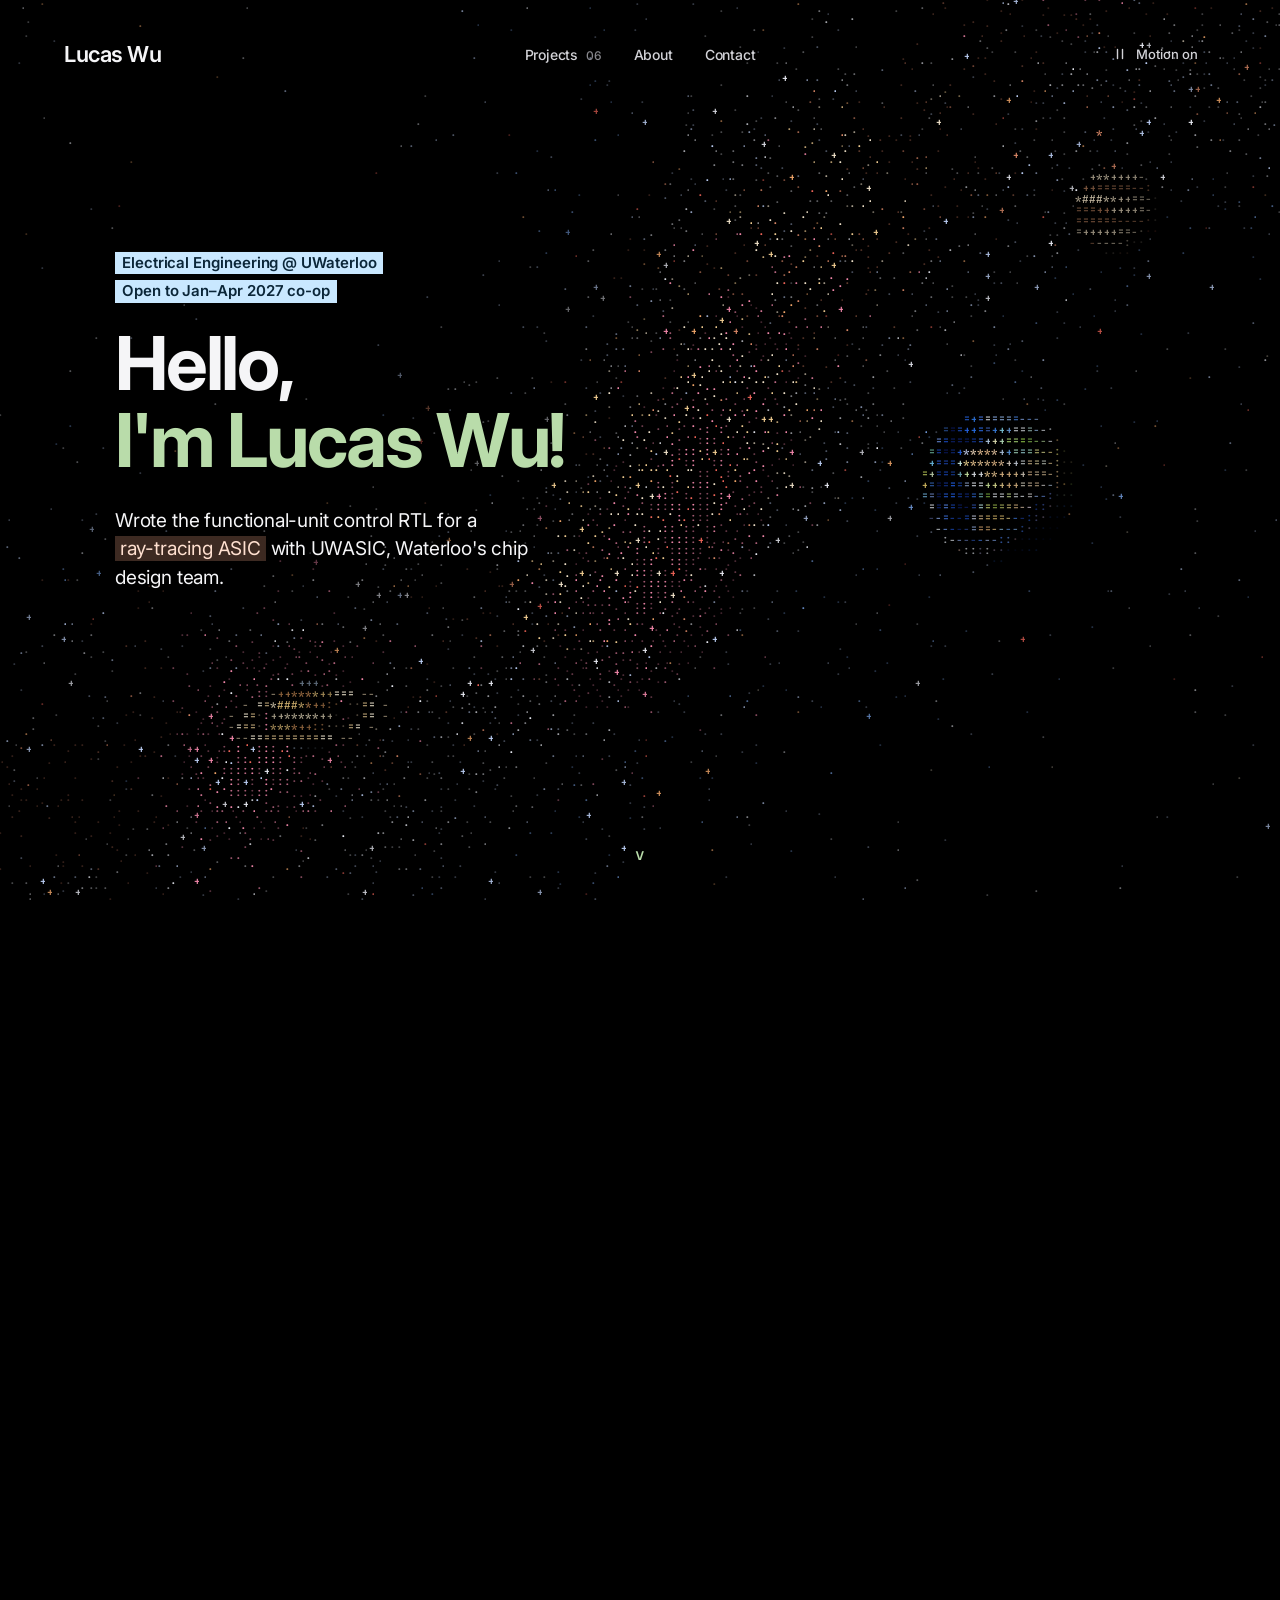
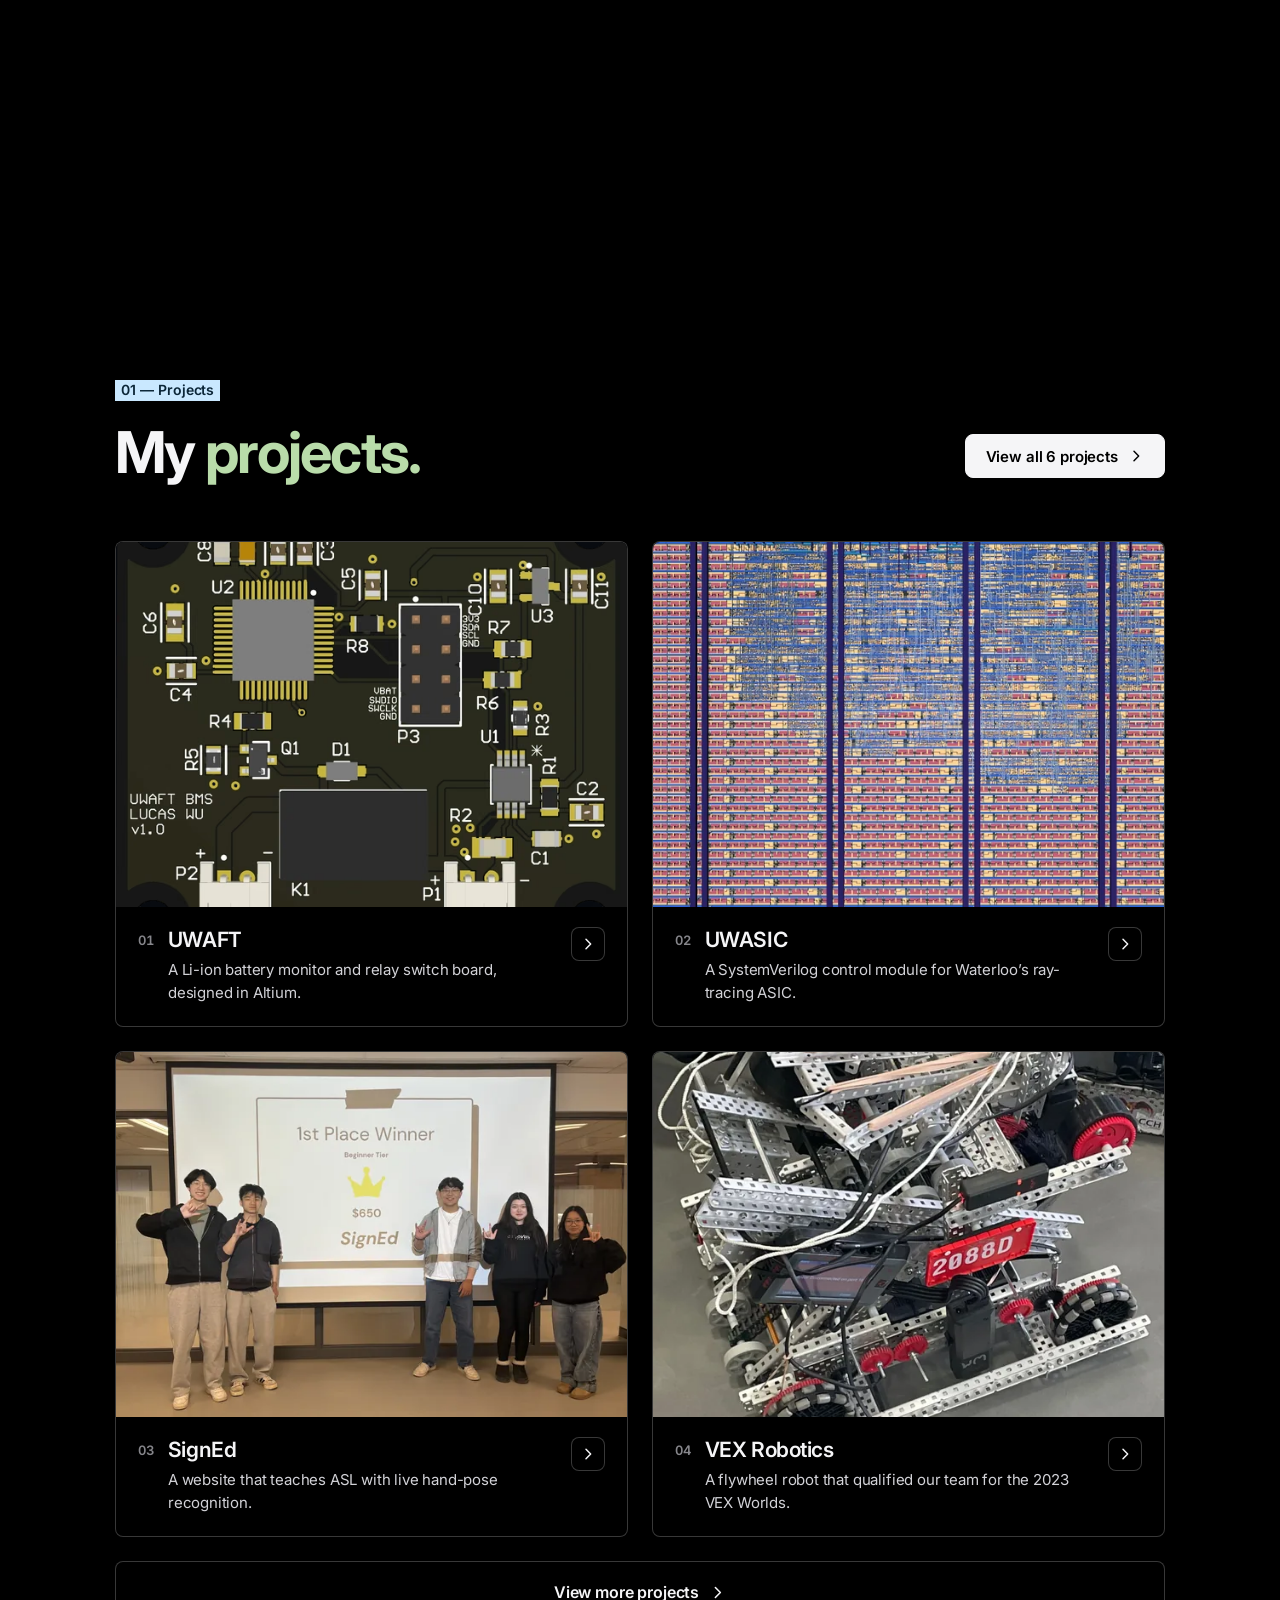
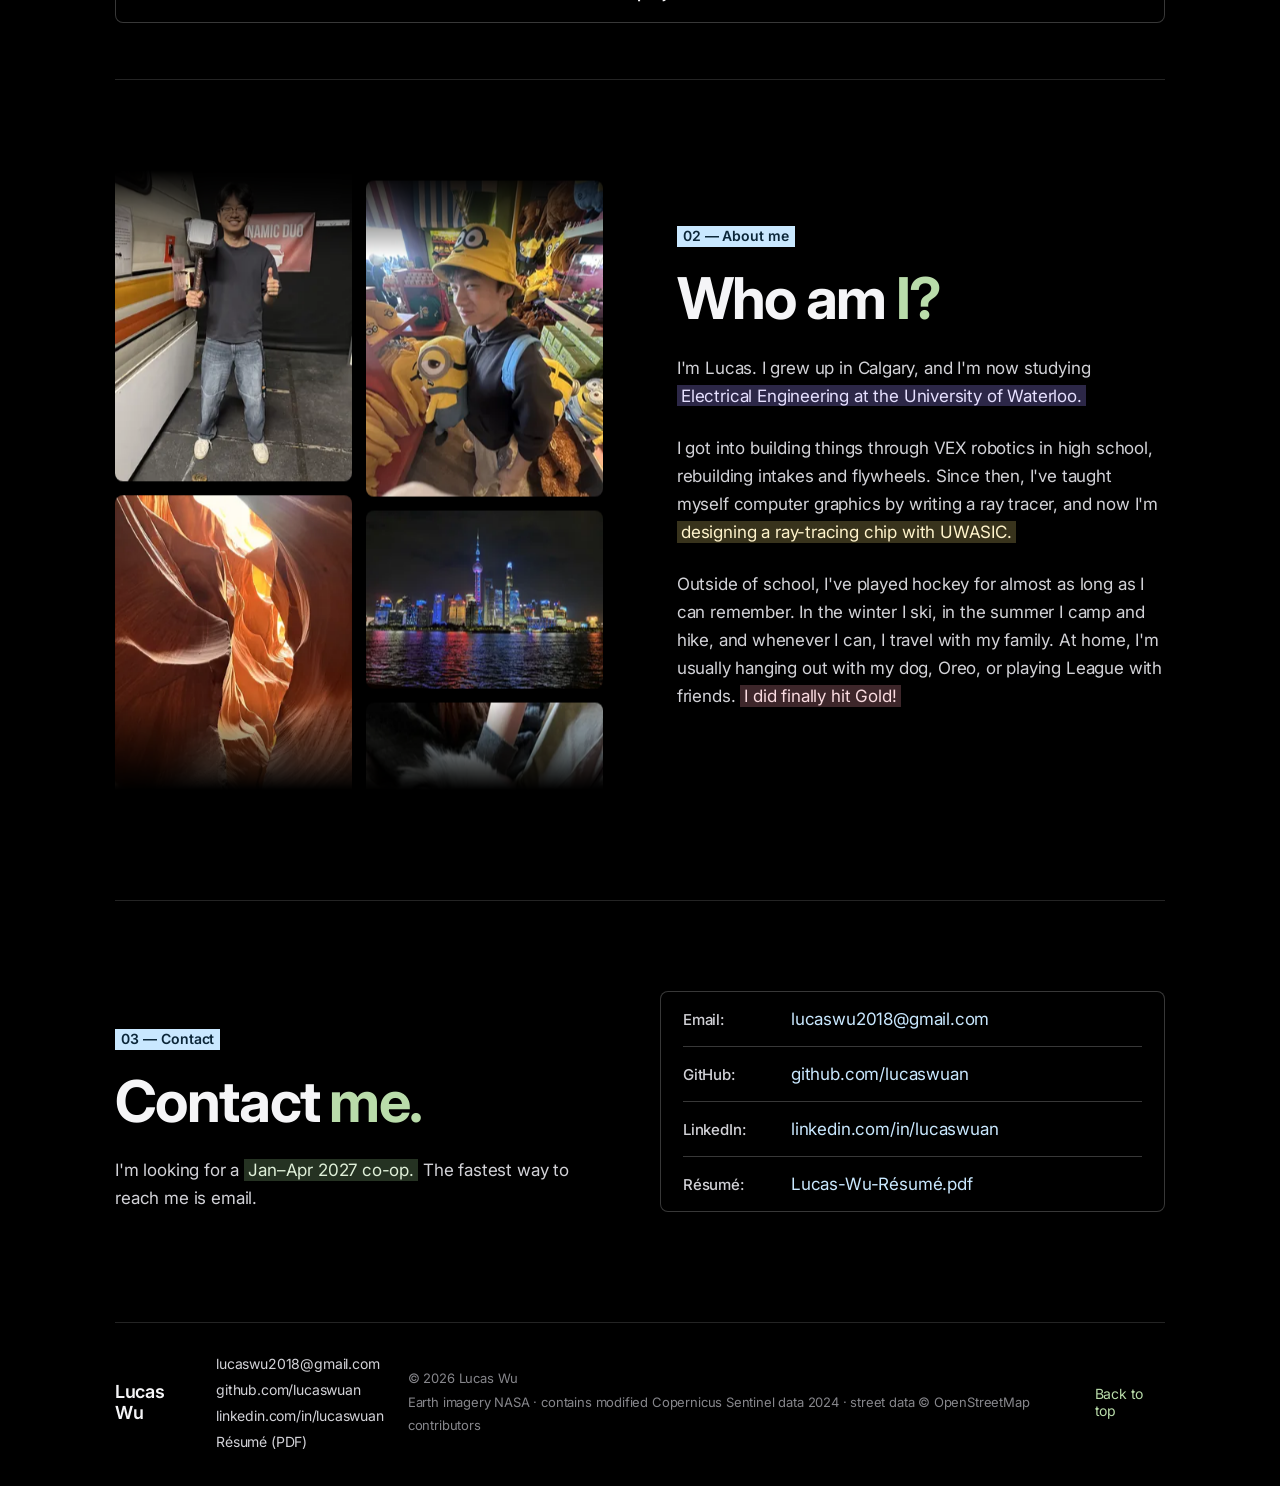
==== commit 7c970142: "v6: night falls earlier and longer, with faint specks in the dark Night now starts as soon as the gl" ====
--- a/index.html
+++ b/index.html
@@ -25,10 +25,10 @@
   <!-- tools/build-projects.mjs stamps each ?v= with a hash of the file, so browsers fetch it again when it changes. -->
   <link rel="stylesheet" href="styles.css?v=50e7bc467d">
   <link rel="stylesheet" href="projects.css?v=c8998135ab">
-  <script src="sky-renderer.js?v=834006a2ae" defer></script>
+  <script src="sky-renderer.js?v=6ae9e562e8" defer></script>
   <script src="galaxy.js?v=20302f3e57" defer></script>
   <script src="site.js?v=d46df26e85" defer></script>
-  <script src="app.js?v=d3e52f405c" defer></script>
+  <script src="app.js?v=4d158bb6f9" defer></script>
 </head>
 <body>
   <a class="skip-link" href="#projects">Skip to projects</a>
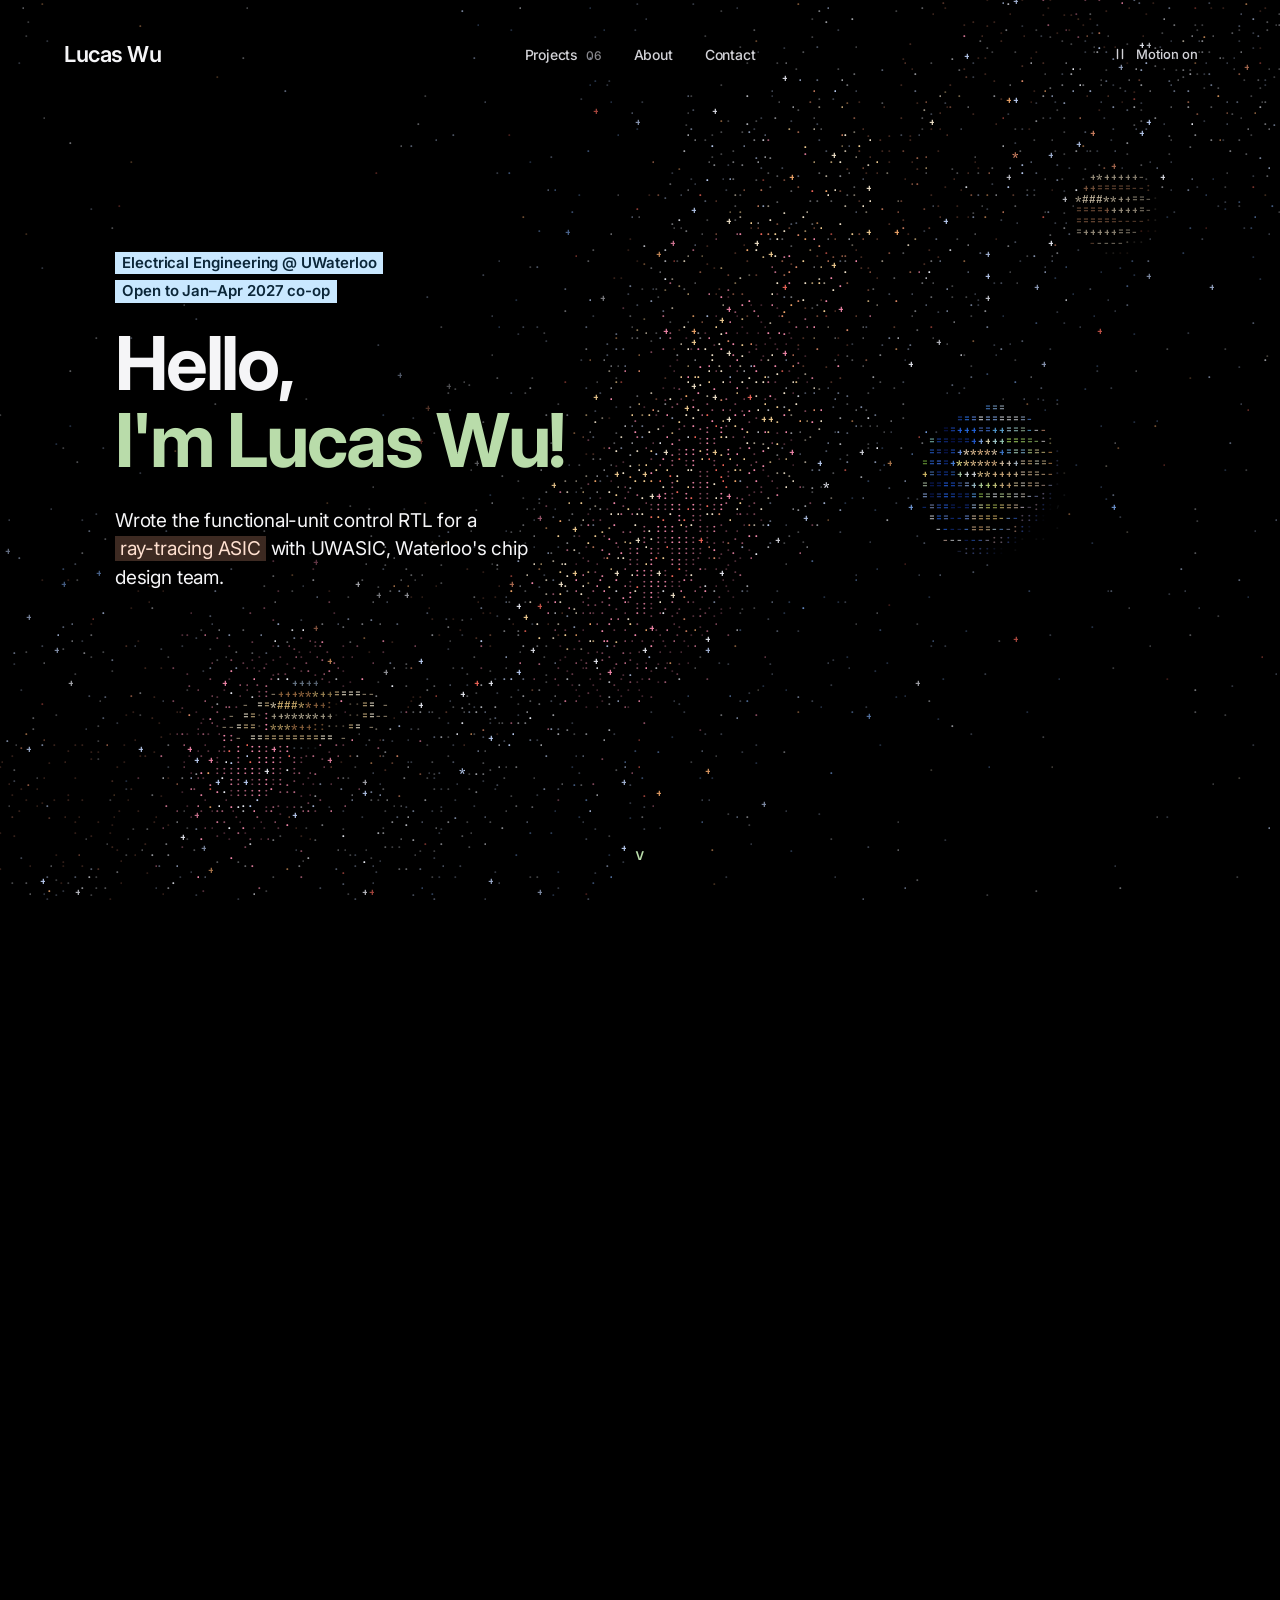
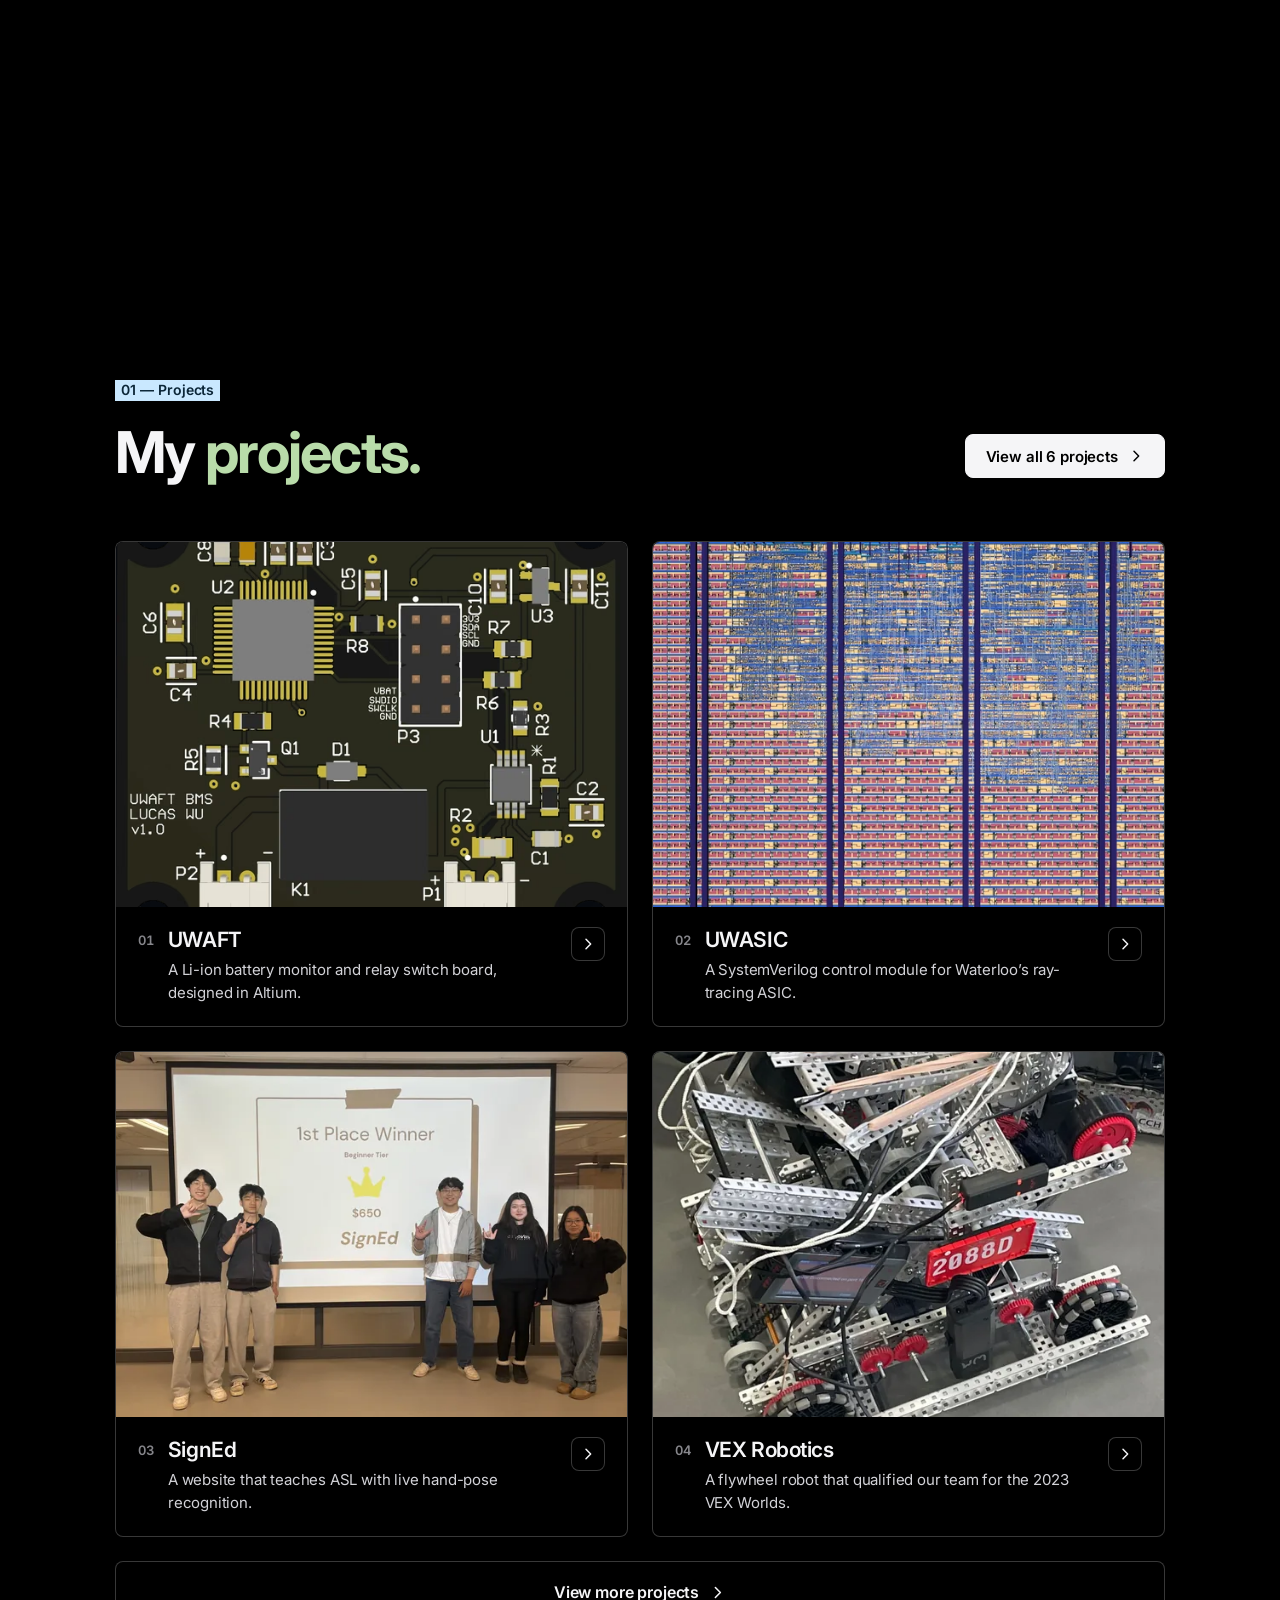
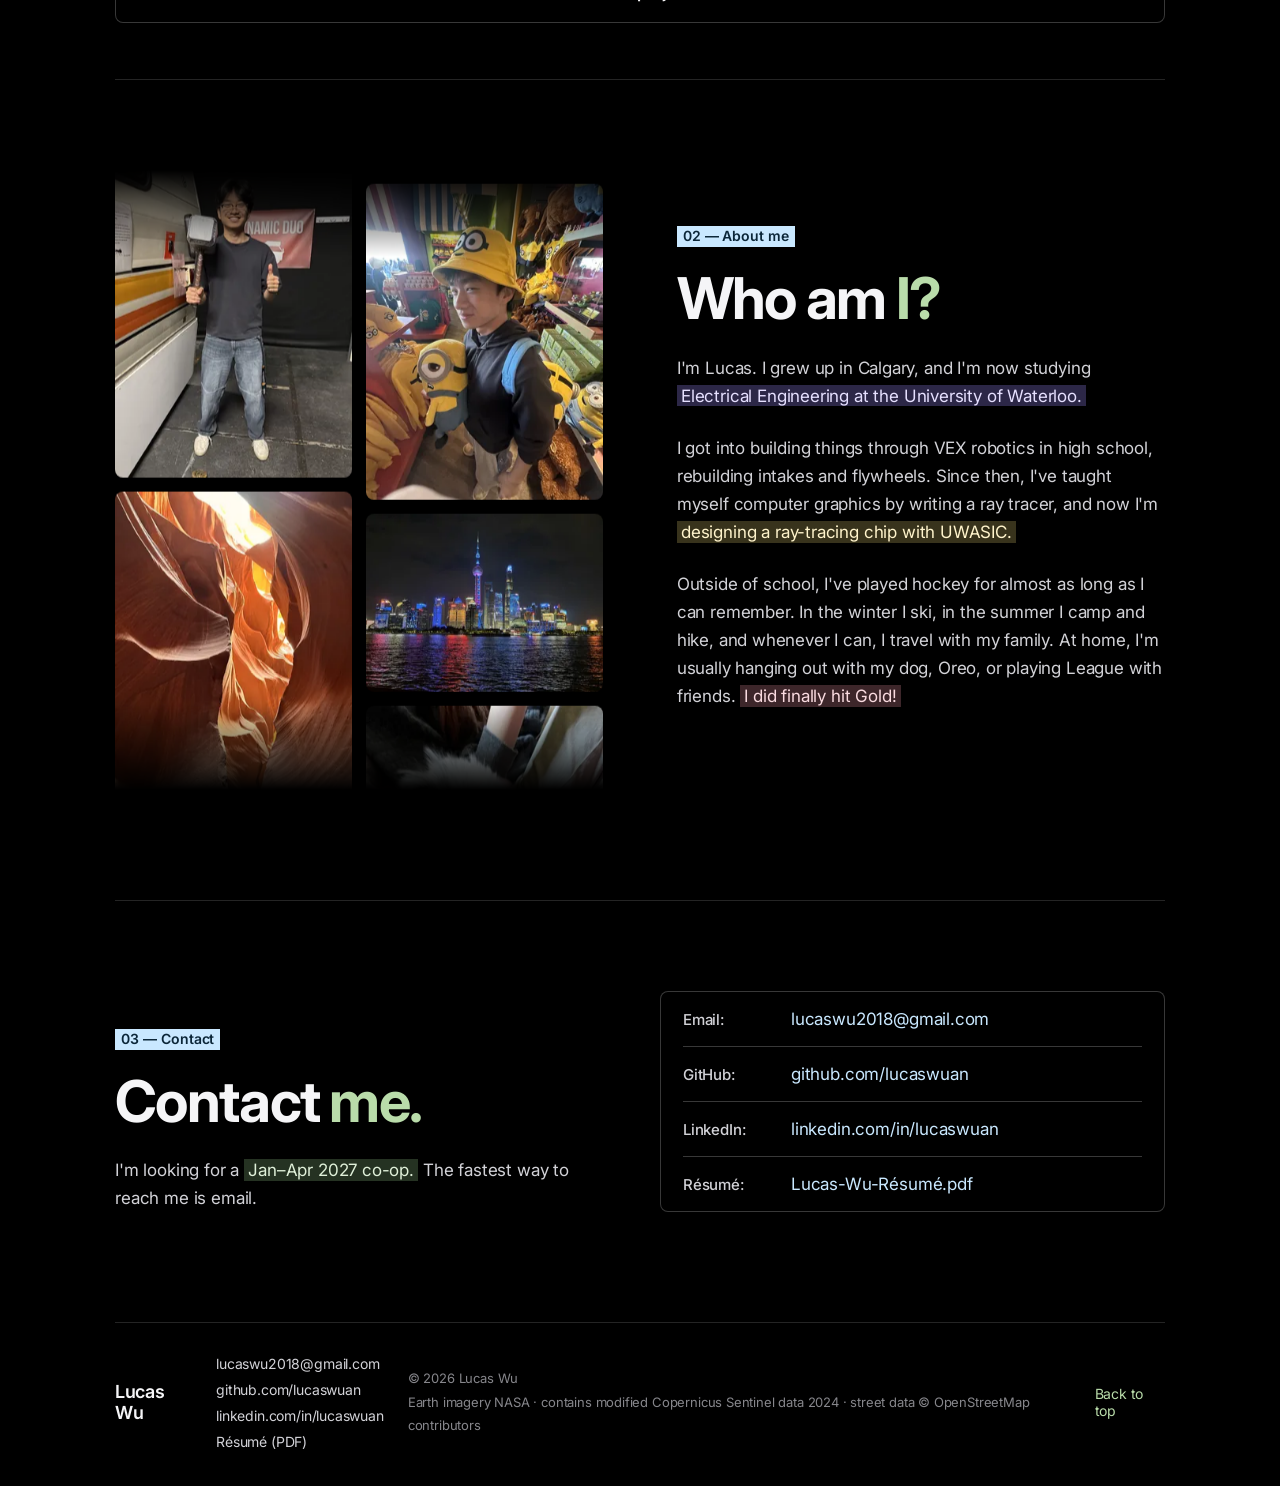
==== commit 36760931: "v6: the sun sets across the globe on the way down Instead of night fading in everywhere at once, the" ====
--- a/index.html
+++ b/index.html
@@ -25,10 +25,10 @@
   <!-- tools/build-projects.mjs stamps each ?v= with a hash of the file, so browsers fetch it again when it changes. -->
   <link rel="stylesheet" href="styles.css?v=50e7bc467d">
   <link rel="stylesheet" href="projects.css?v=c8998135ab">
-  <script src="sky-renderer.js?v=6ae9e562e8" defer></script>
+  <script src="sky-renderer.js?v=135a83045a" defer></script>
   <script src="galaxy.js?v=20302f3e57" defer></script>
   <script src="site.js?v=d46df26e85" defer></script>
-  <script src="app.js?v=4d158bb6f9" defer></script>
+  <script src="app.js?v=c30f9c8f65" defer></script>
 </head>
 <body>
   <a class="skip-link" href="#projects">Skip to projects</a>
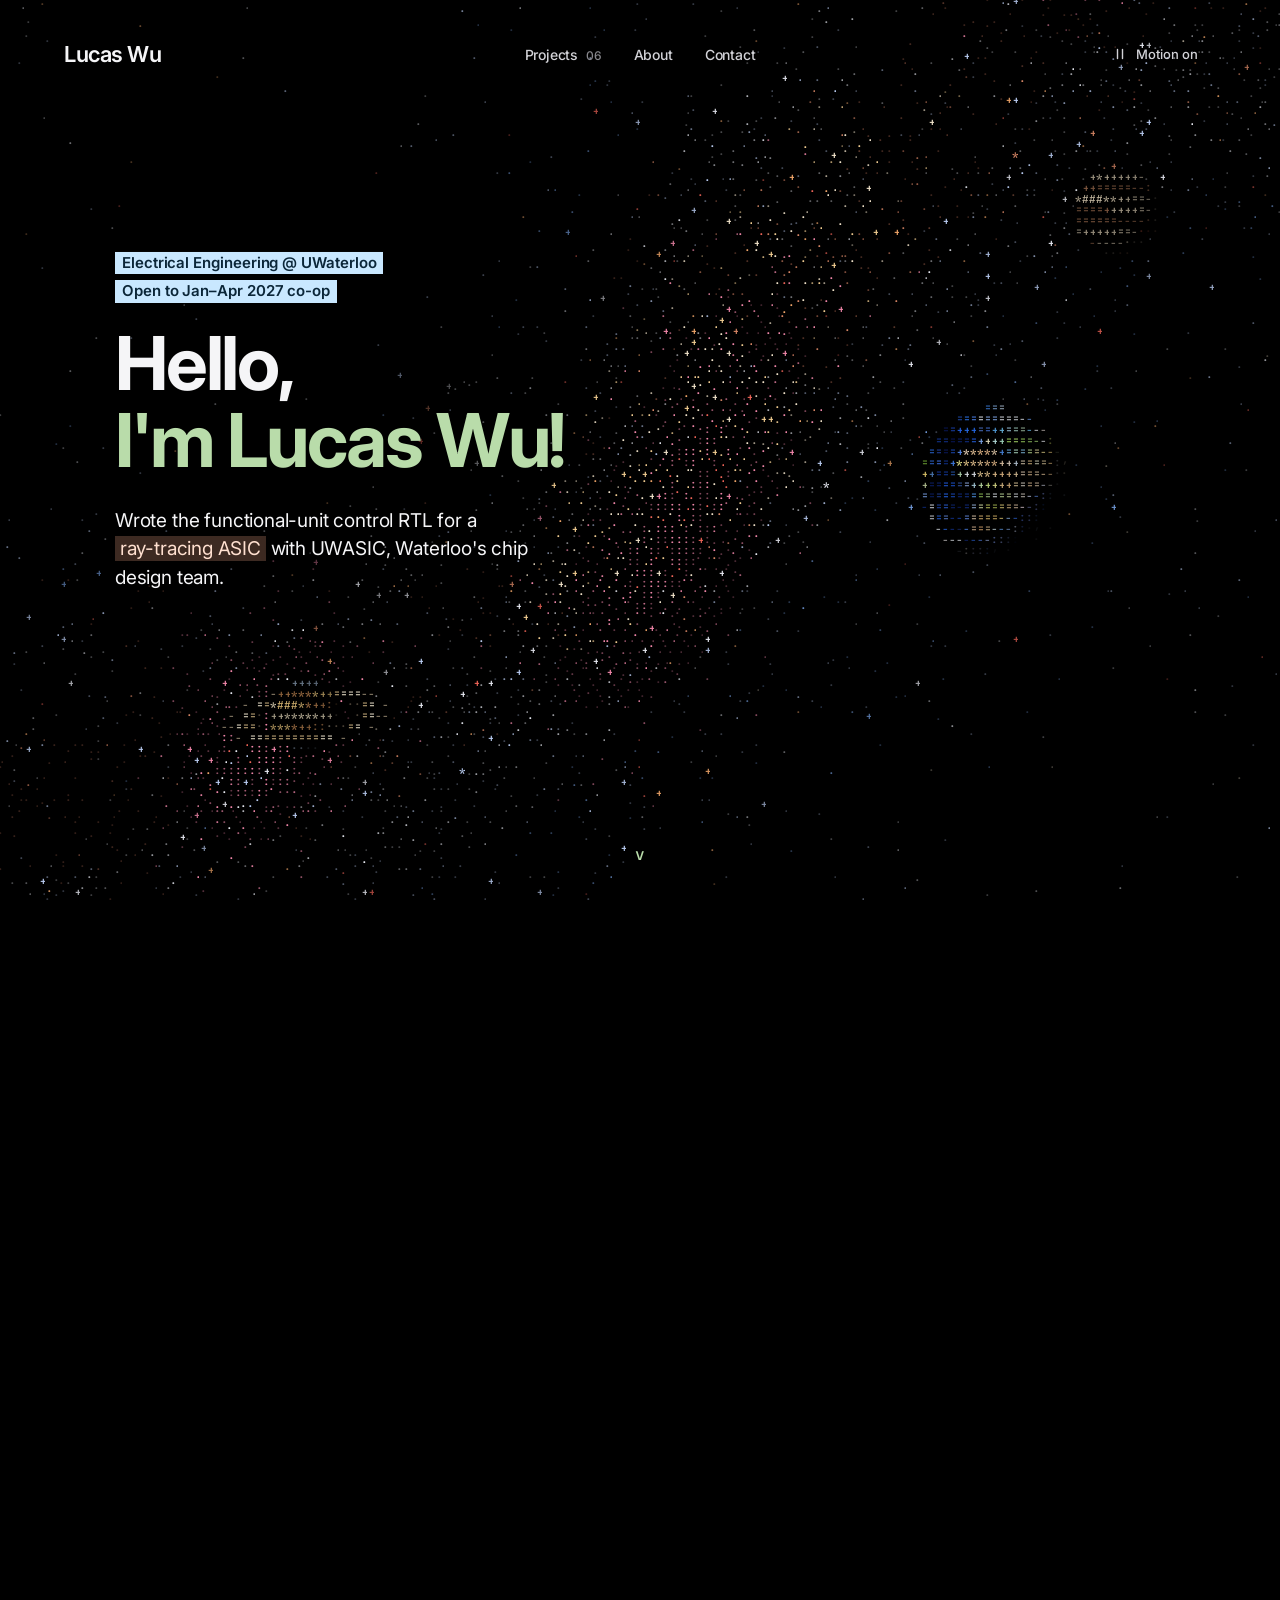
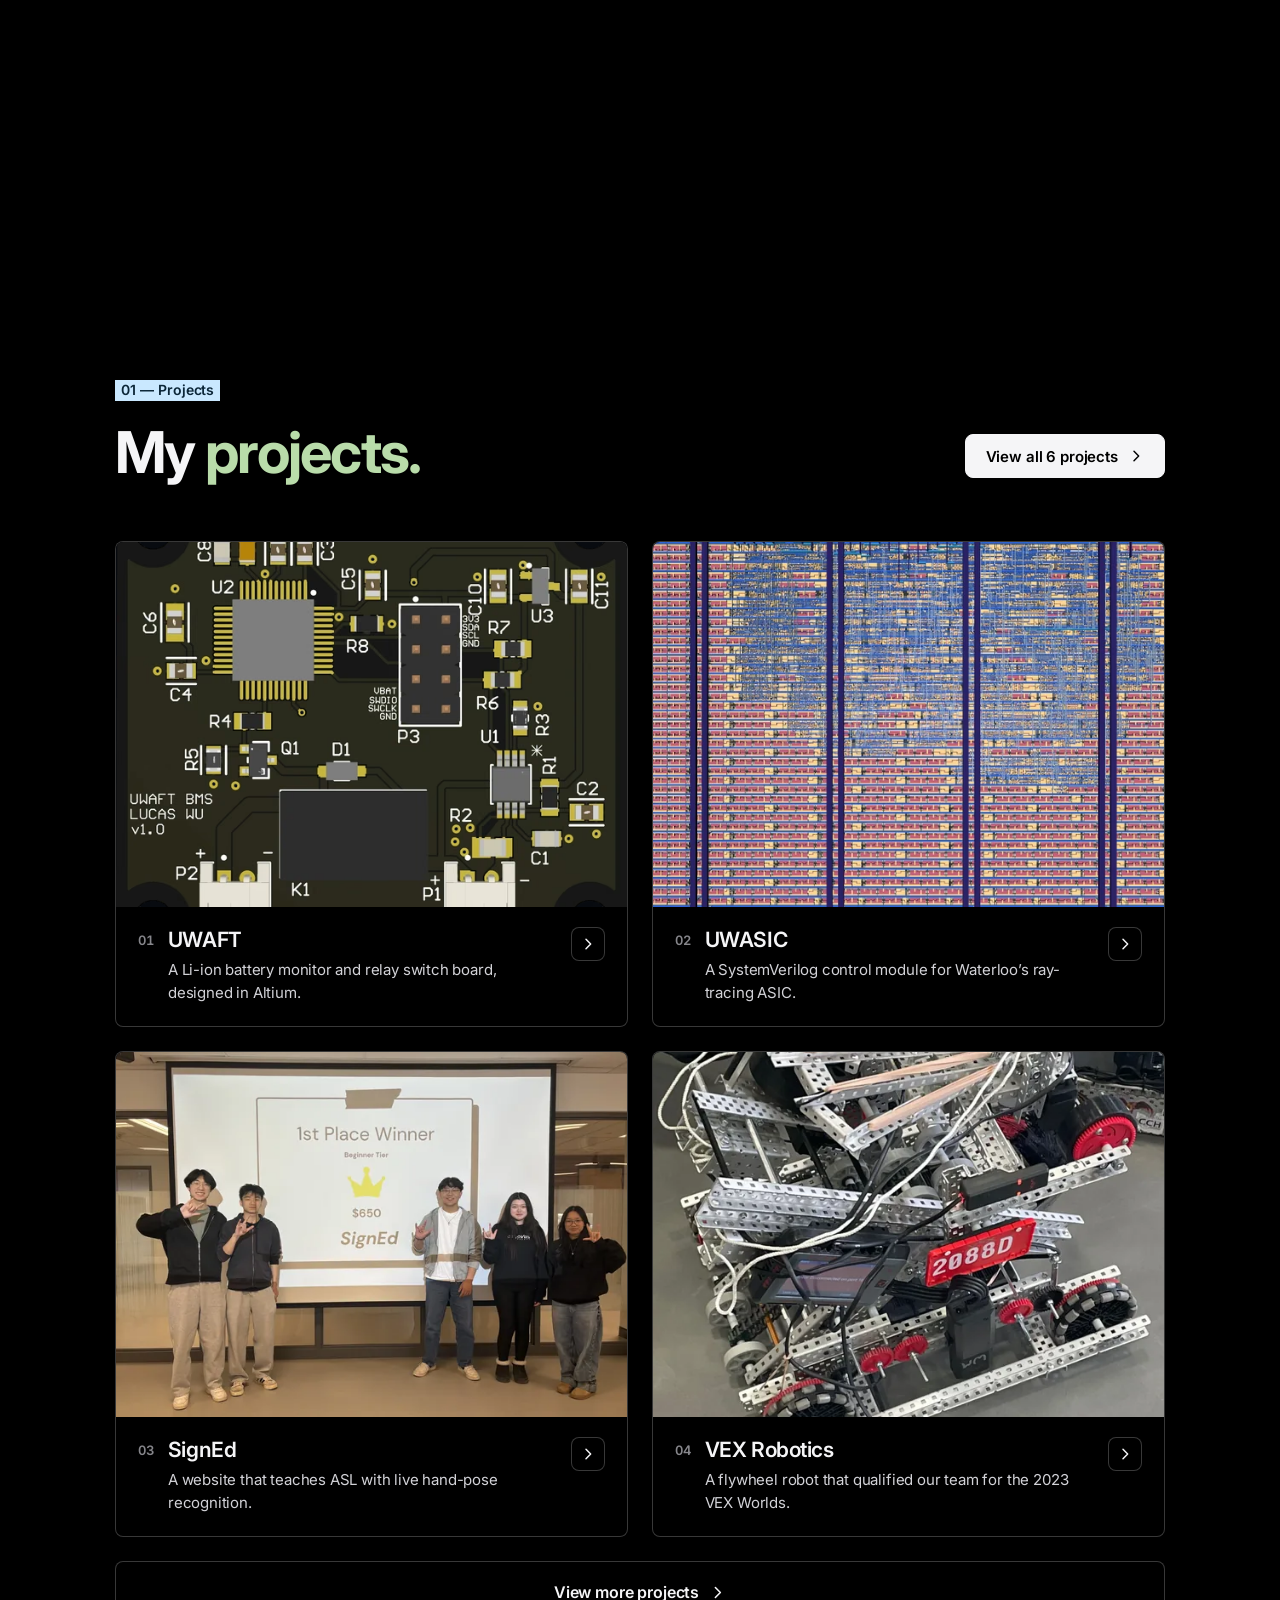
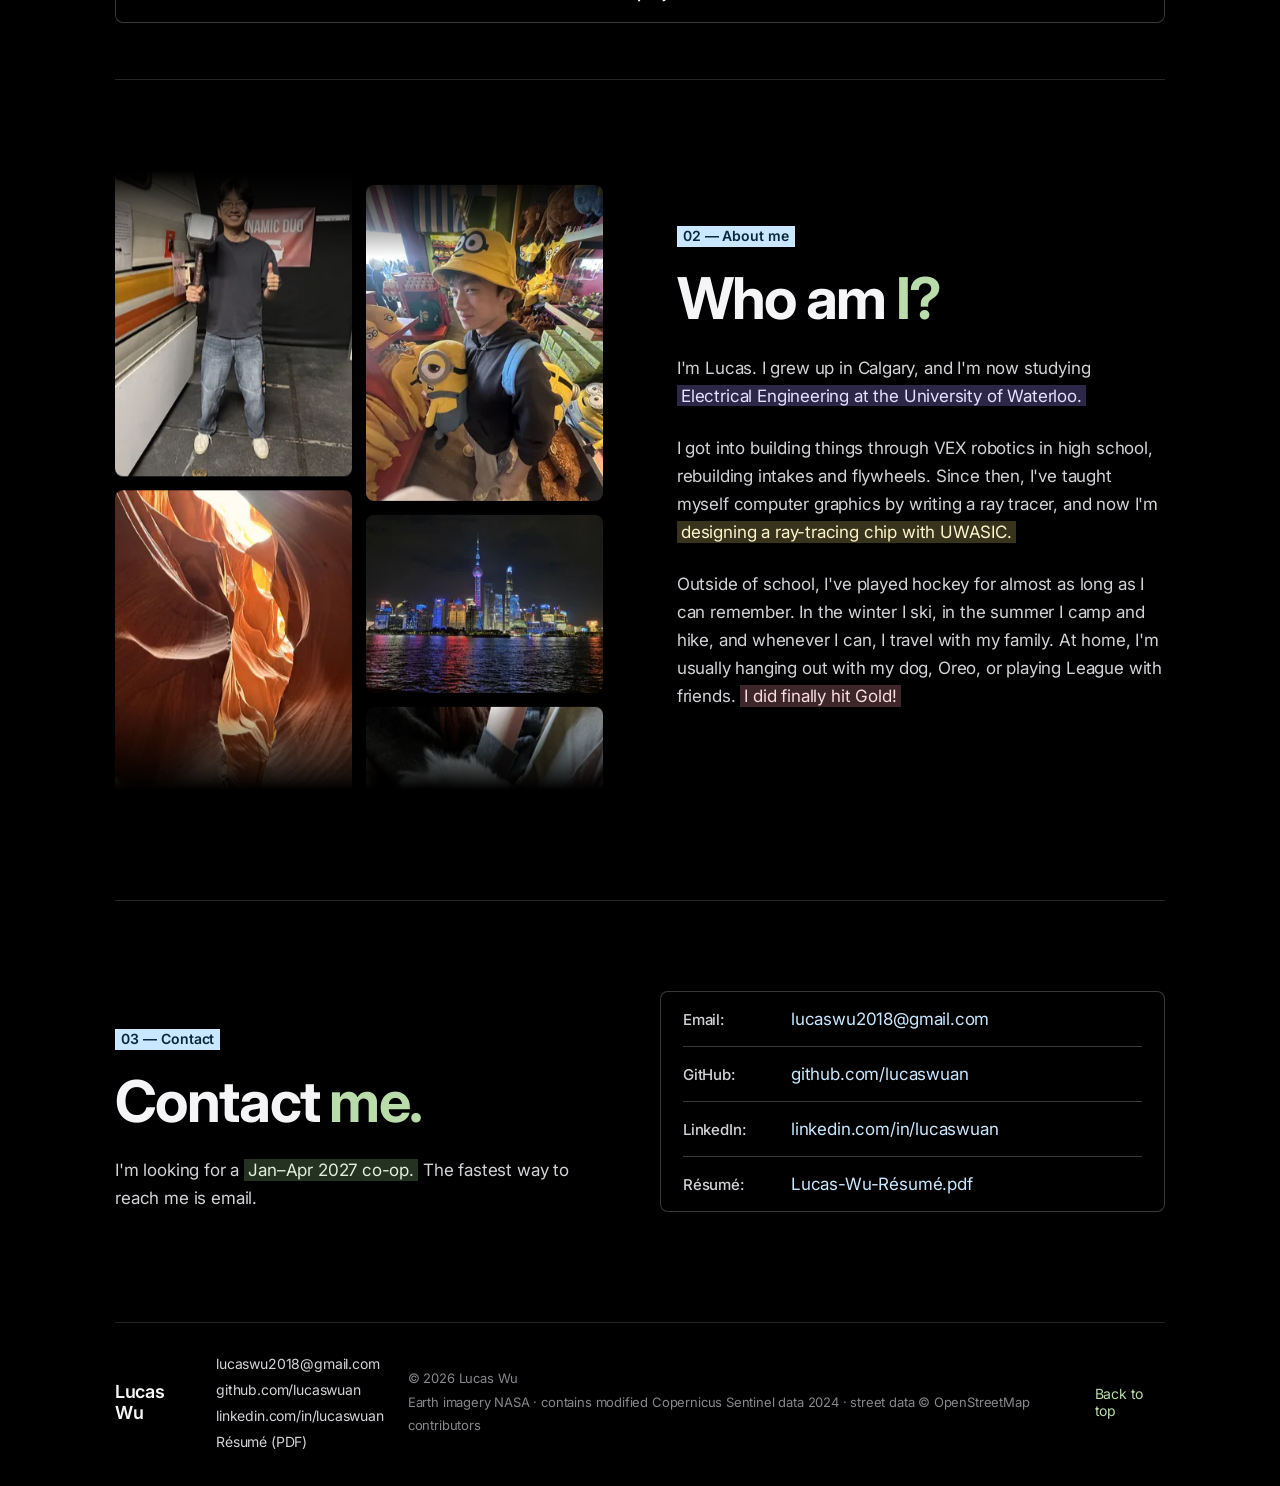
==== commit afe9d64b: "v6: dusk darkens instead of changing colour, lights come on gradually The edge of the night no longe" ====
--- a/index.html
+++ b/index.html
@@ -25,7 +25,7 @@
   <!-- tools/build-projects.mjs stamps each ?v= with a hash of the file, so browsers fetch it again when it changes. -->
   <link rel="stylesheet" href="styles.css?v=50e7bc467d">
   <link rel="stylesheet" href="projects.css?v=c8998135ab">
-  <script src="sky-renderer.js?v=135a83045a" defer></script>
+  <script src="sky-renderer.js?v=f4997d1255" defer></script>
   <script src="galaxy.js?v=20302f3e57" defer></script>
   <script src="site.js?v=d46df26e85" defer></script>
   <script src="app.js?v=c30f9c8f65" defer></script>
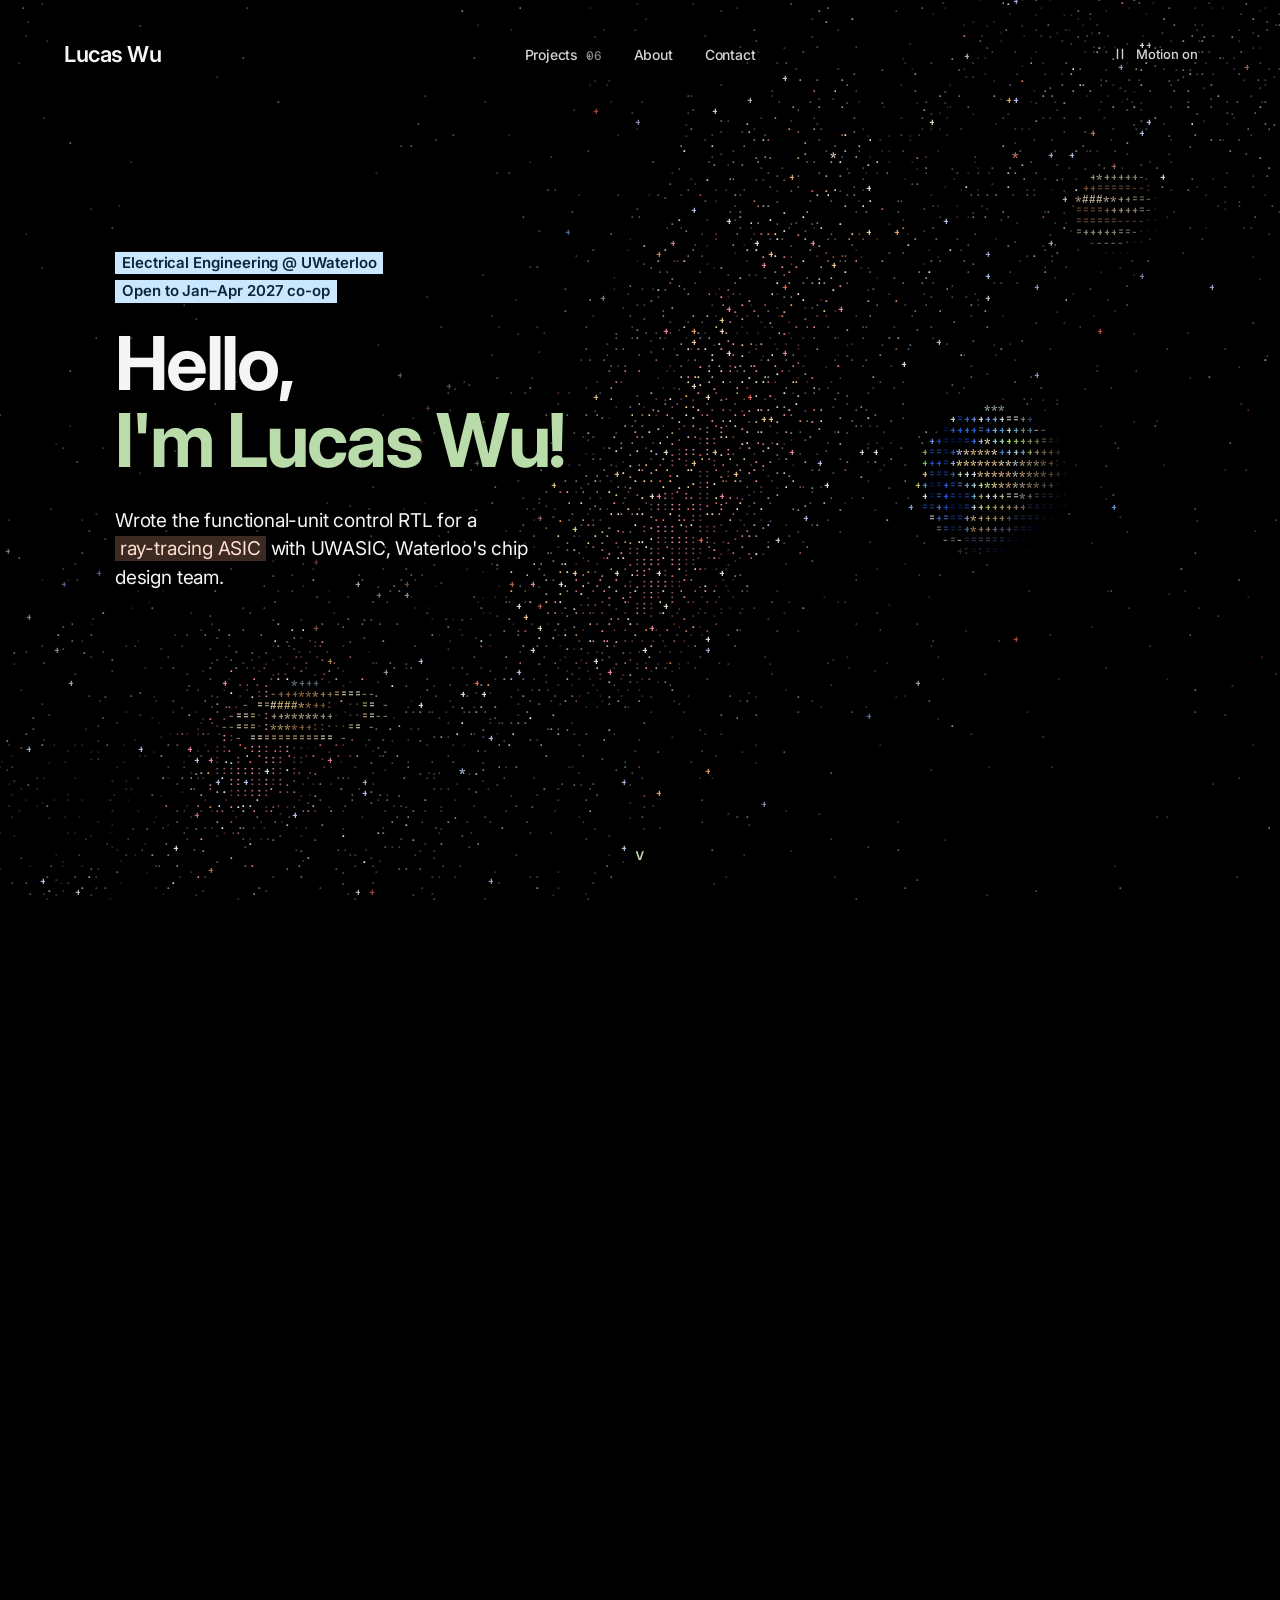
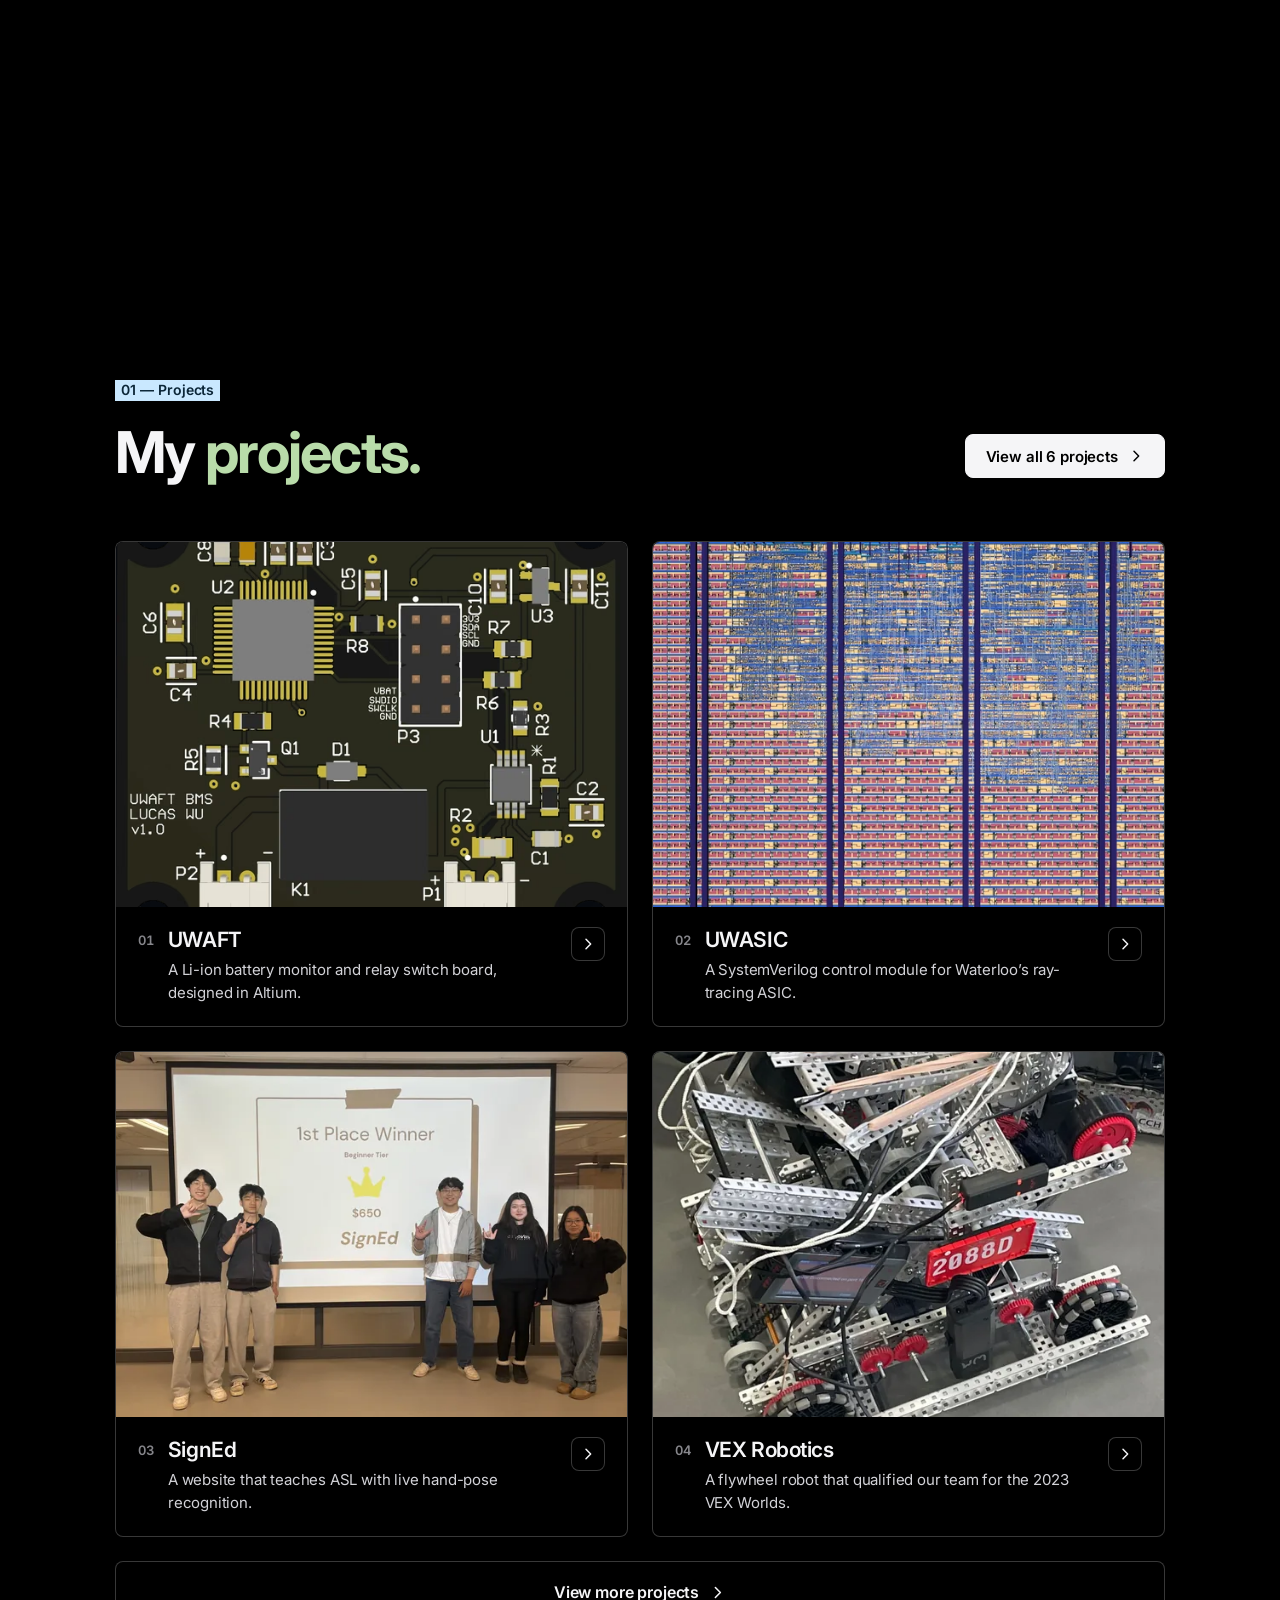
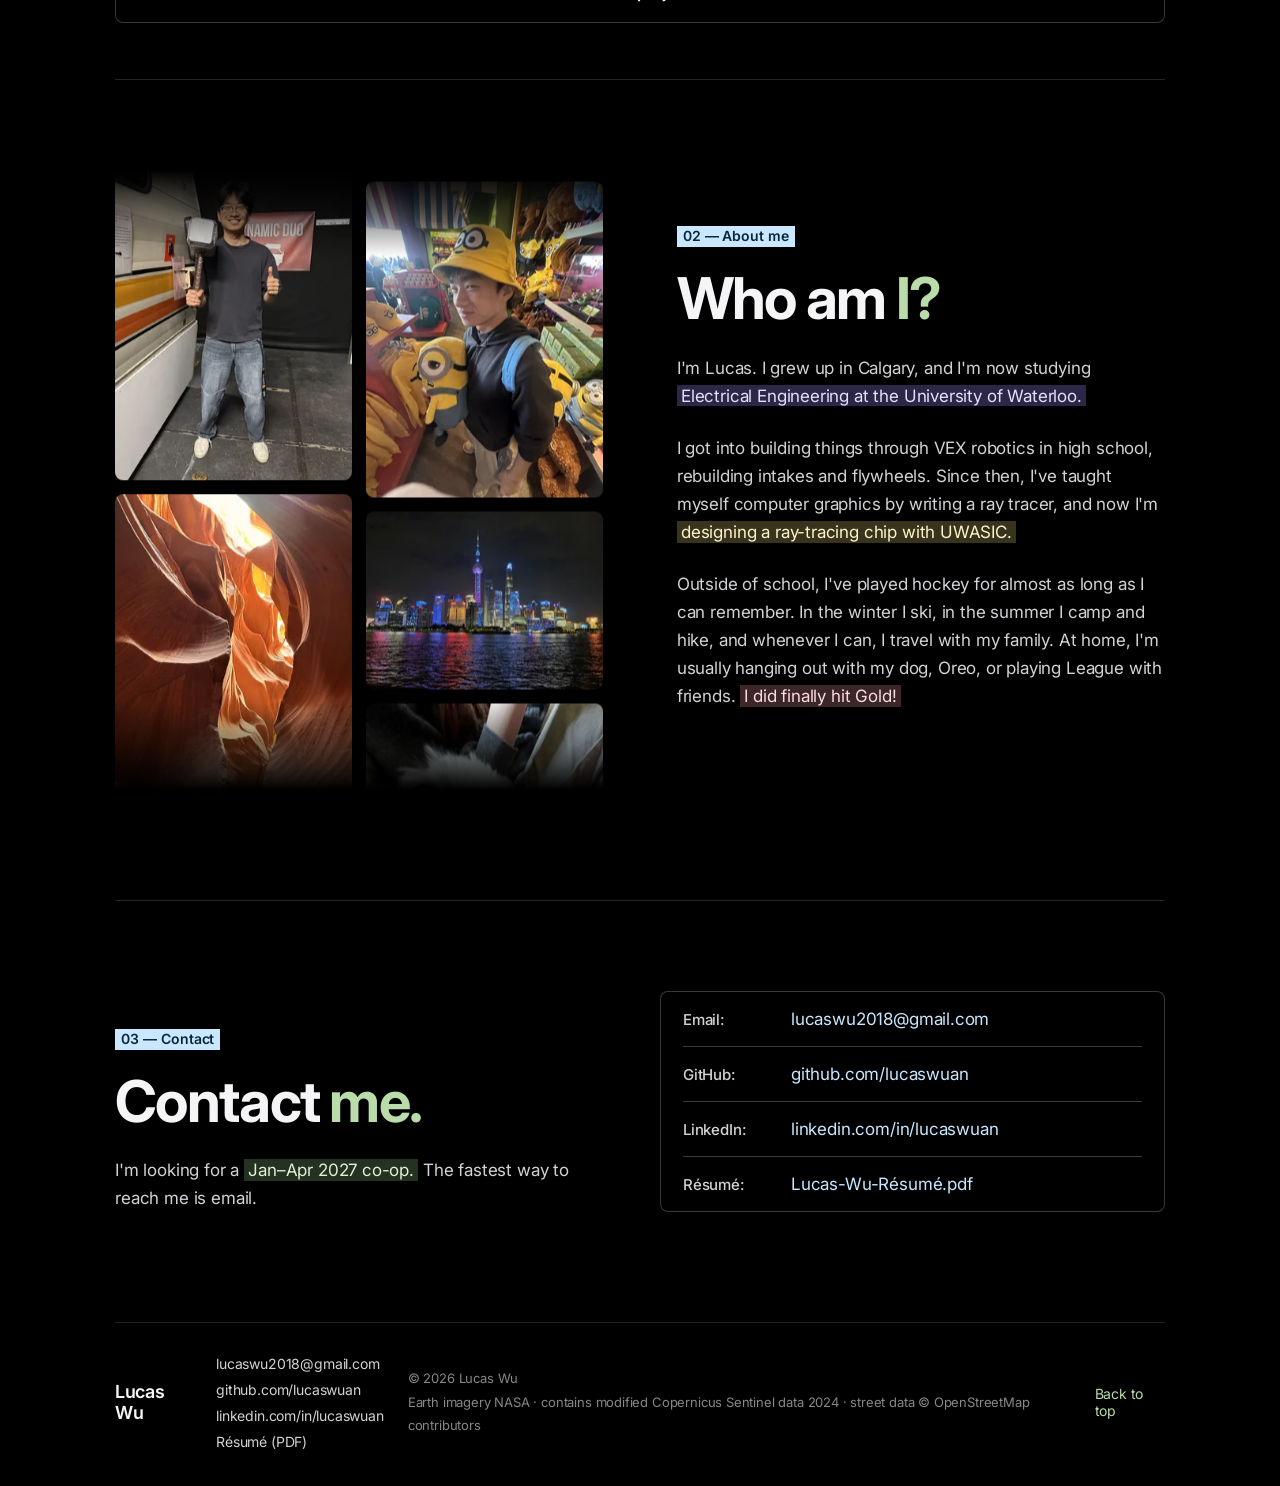
==== commit 0772161f: "v6: steady sunset, lights fill in through the evening, no flicker The ground dims at every zoom leve" ====
--- a/index.html
+++ b/index.html
@@ -25,10 +25,10 @@
   <!-- tools/build-projects.mjs stamps each ?v= with a hash of the file, so browsers fetch it again when it changes. -->
   <link rel="stylesheet" href="styles.css?v=50e7bc467d">
   <link rel="stylesheet" href="projects.css?v=c8998135ab">
-  <script src="sky-renderer.js?v=f4997d1255" defer></script>
+  <script src="sky-renderer.js?v=ea1a8d2dd7" defer></script>
   <script src="galaxy.js?v=20302f3e57" defer></script>
   <script src="site.js?v=d46df26e85" defer></script>
-  <script src="app.js?v=c30f9c8f65" defer></script>
+  <script src="app.js?v=d41bdc46e5" defer></script>
 </head>
 <body>
   <a class="skip-link" href="#projects">Skip to projects</a>
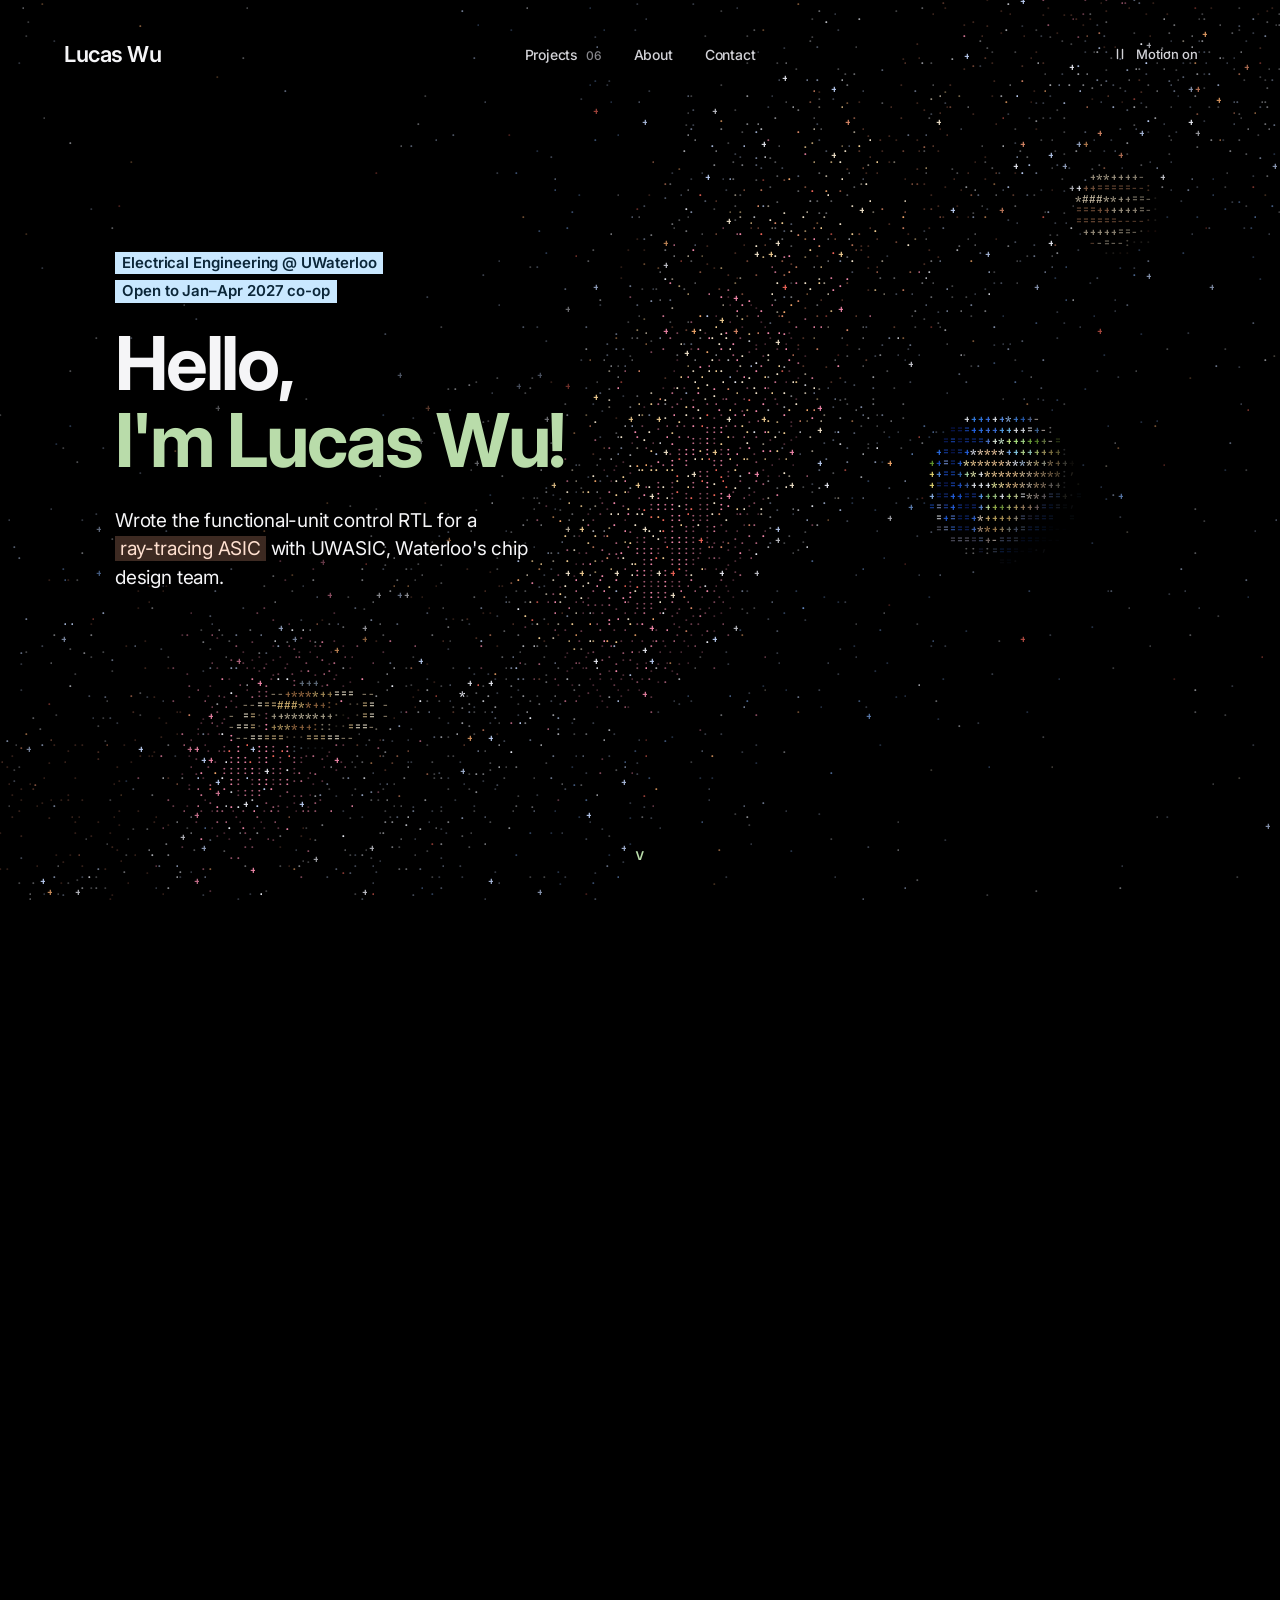
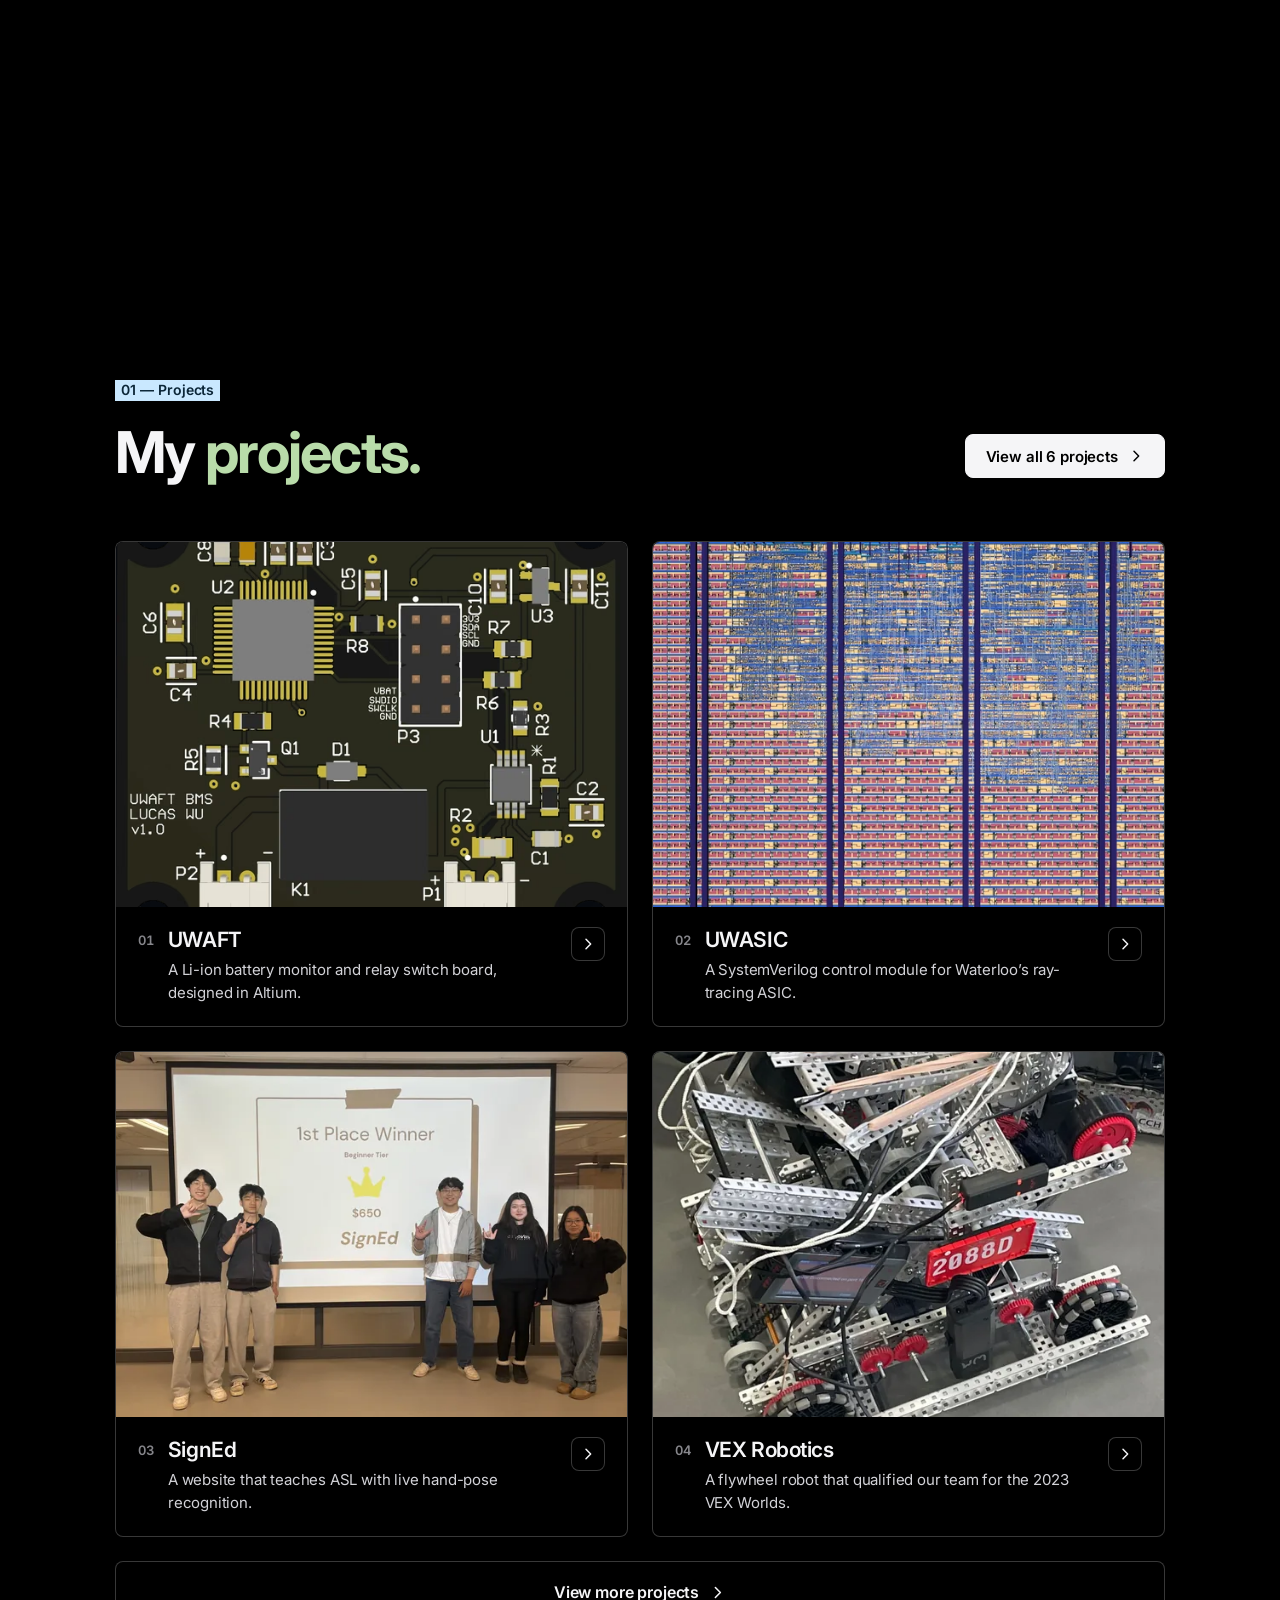
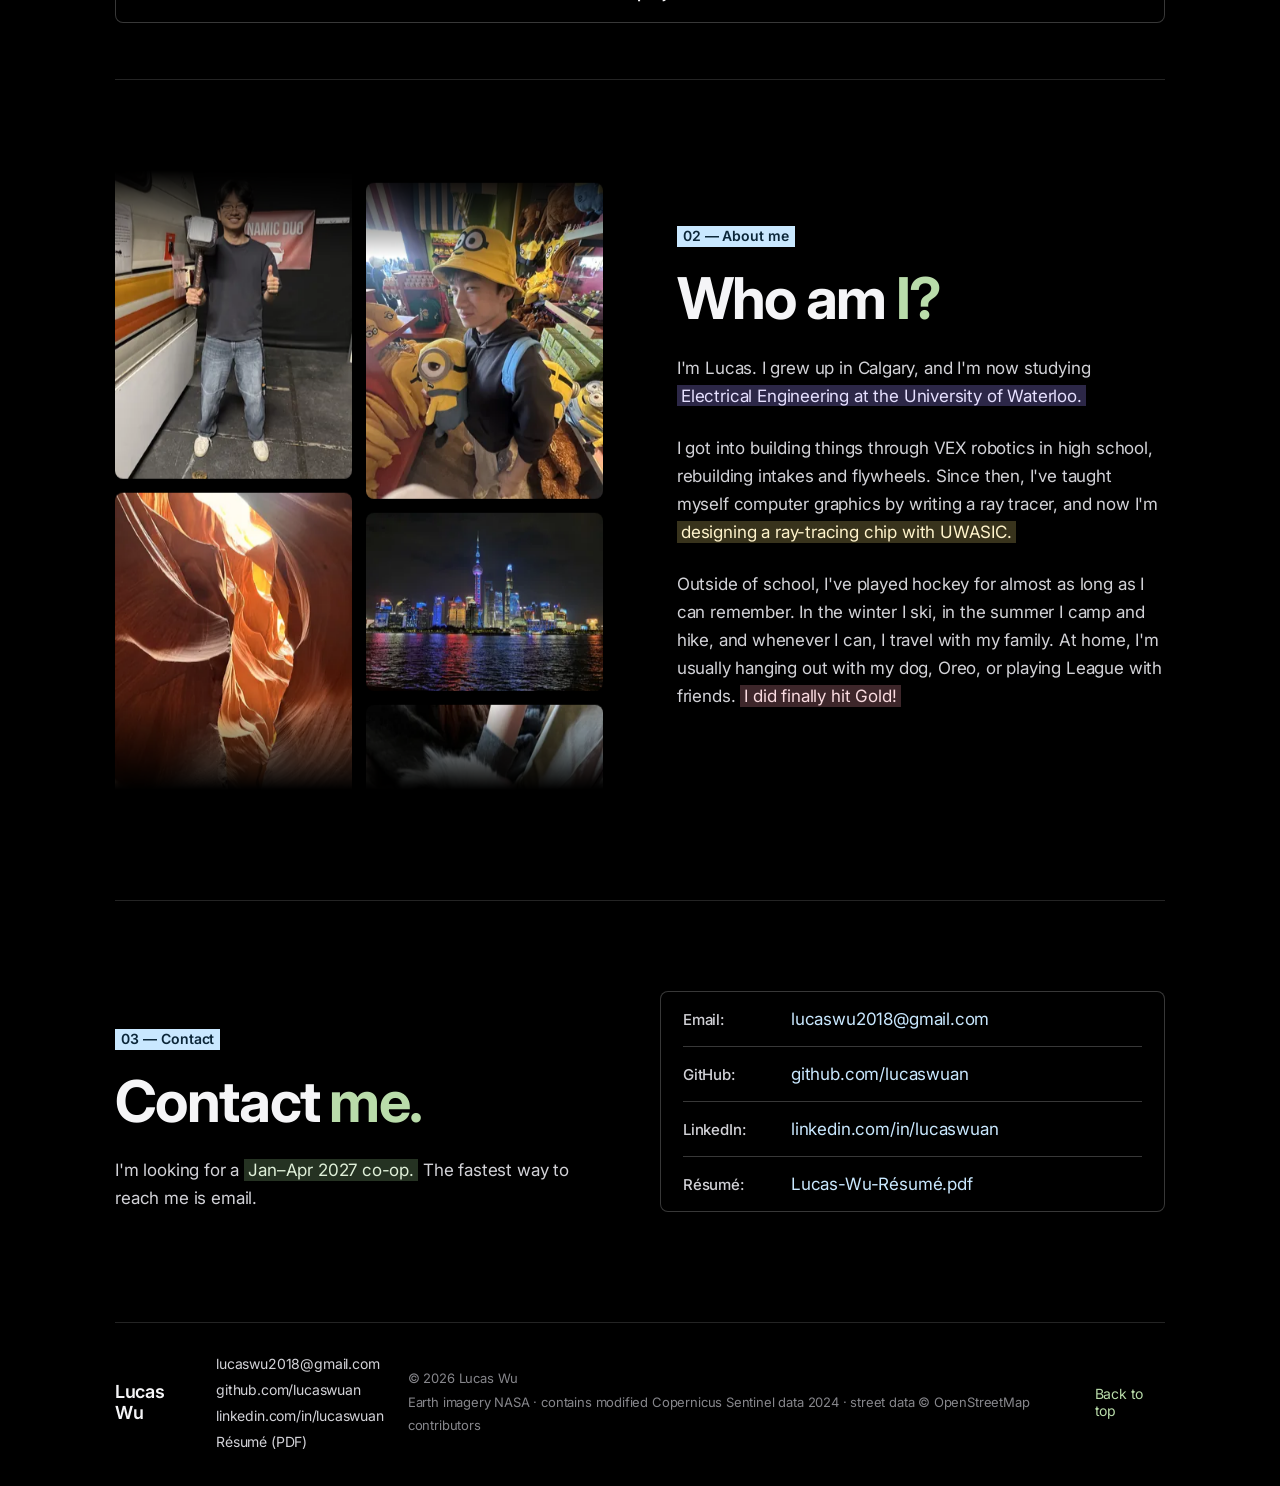
==== commit 432c573a: "v6: draw the sky in two steps, the same pixels for a fraction of the GPU work Each frame now works o" ====
--- a/index.html
+++ b/index.html
@@ -25,7 +25,7 @@
   <!-- tools/build-projects.mjs stamps each ?v= with a hash of the file, so browsers fetch it again when it changes. -->
   <link rel="stylesheet" href="styles.css?v=50e7bc467d">
   <link rel="stylesheet" href="projects.css?v=c8998135ab">
-  <script src="sky-renderer.js?v=ea1a8d2dd7" defer></script>
+  <script src="sky-renderer.js?v=536a713046" defer></script>
   <script src="galaxy.js?v=20302f3e57" defer></script>
   <script src="site.js?v=d46df26e85" defer></script>
   <script src="app.js?v=d41bdc46e5" defer></script>
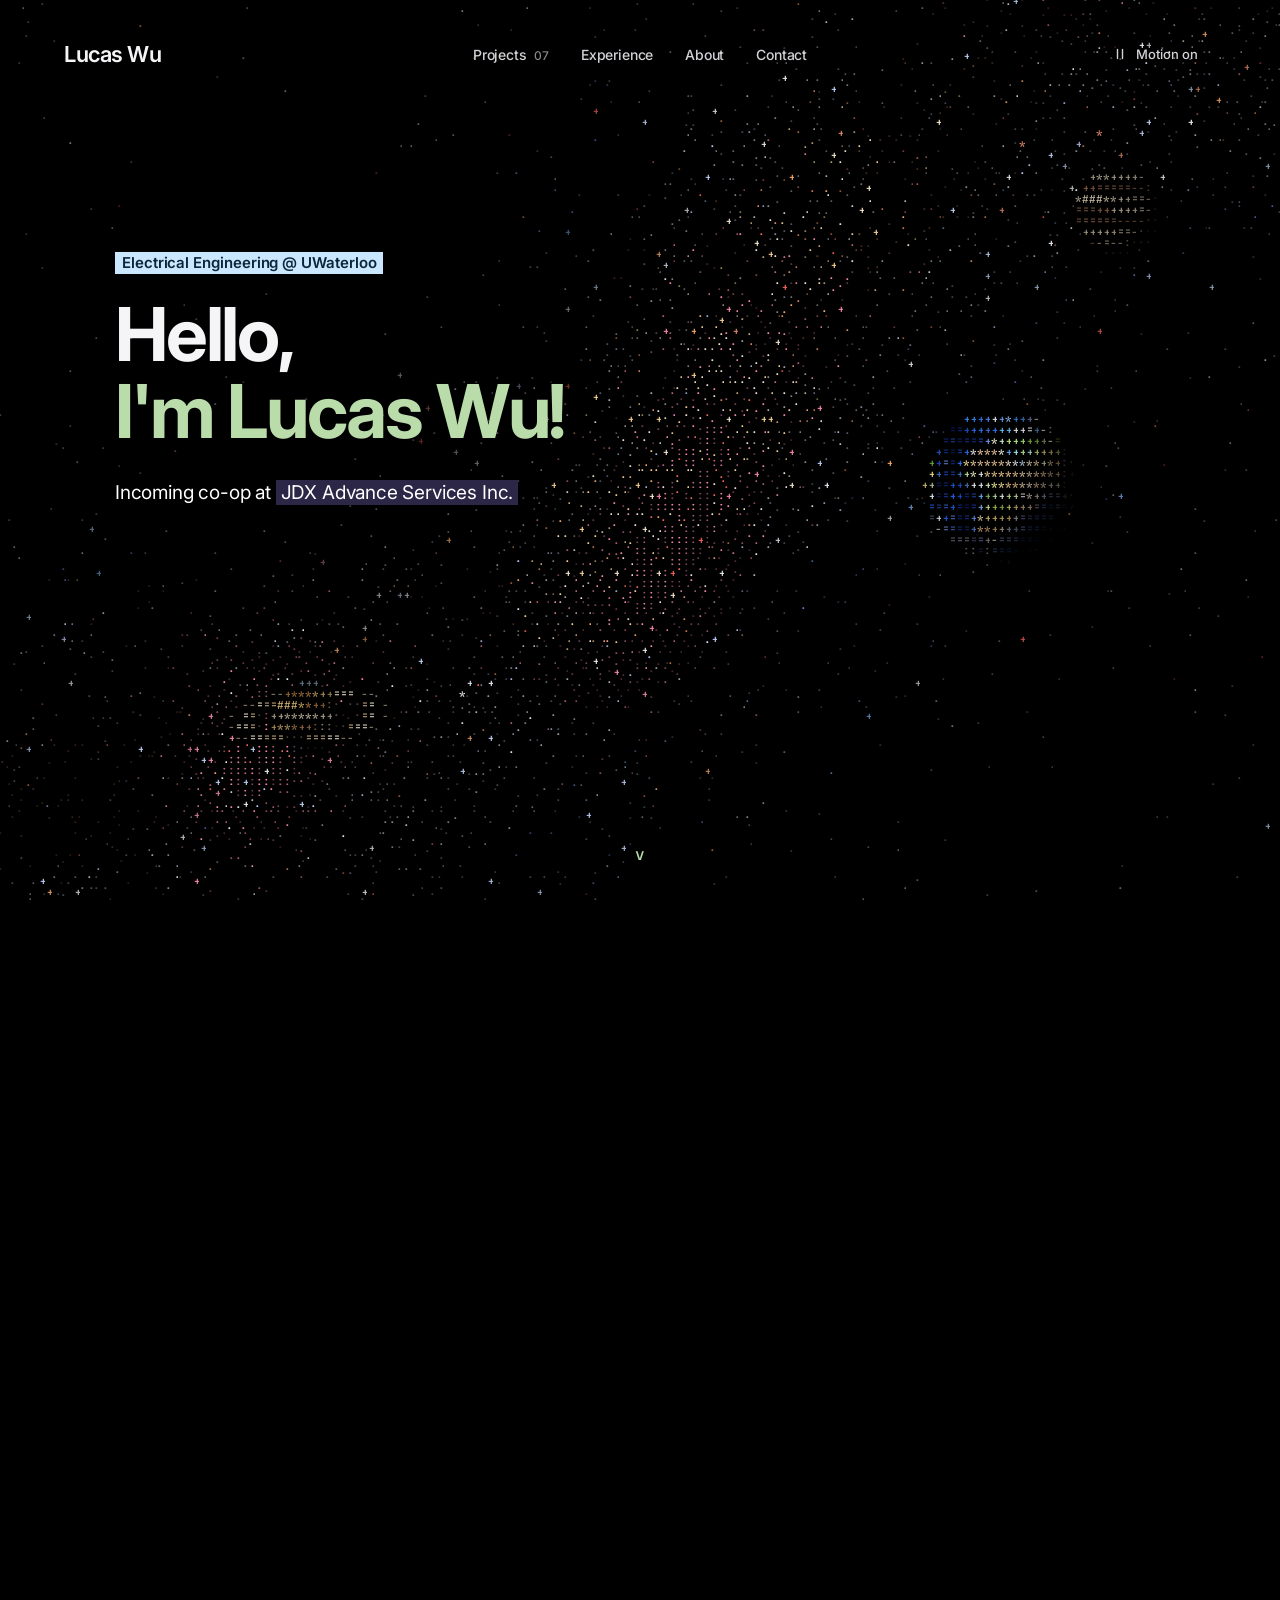
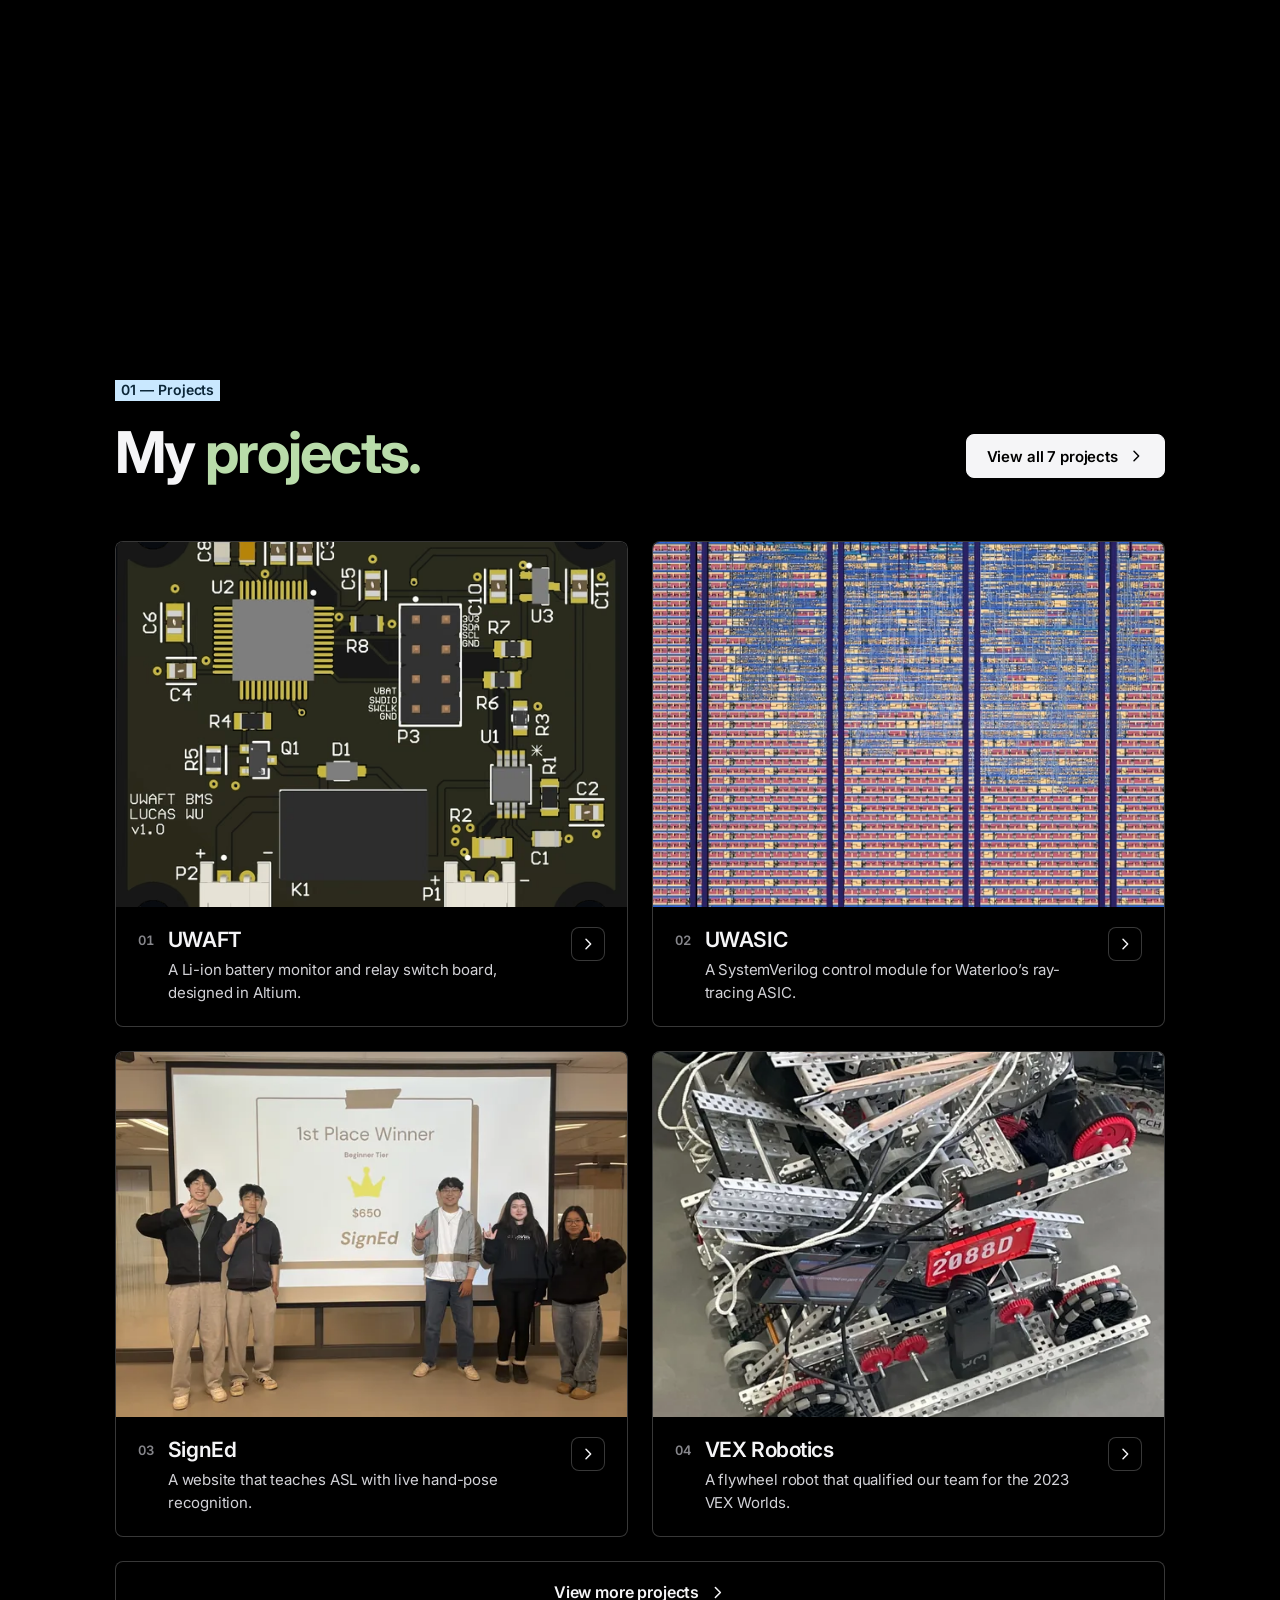
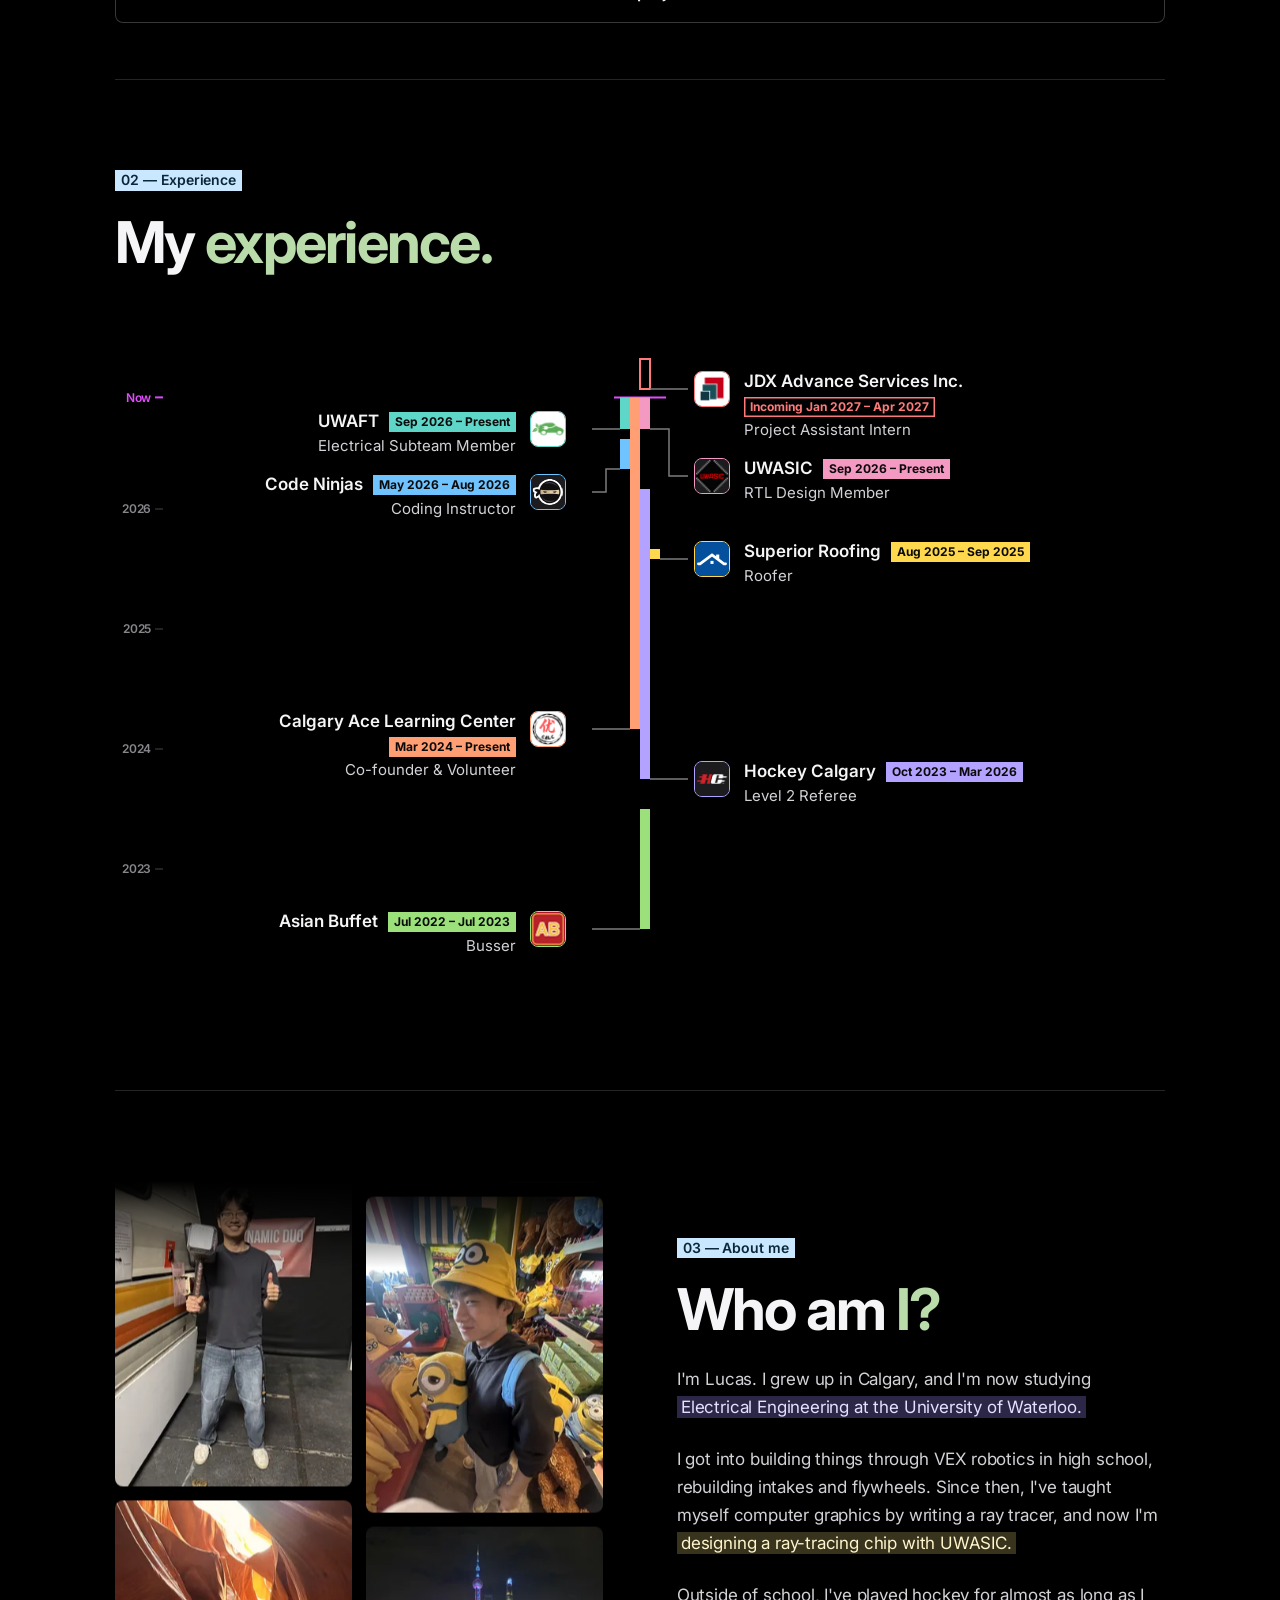
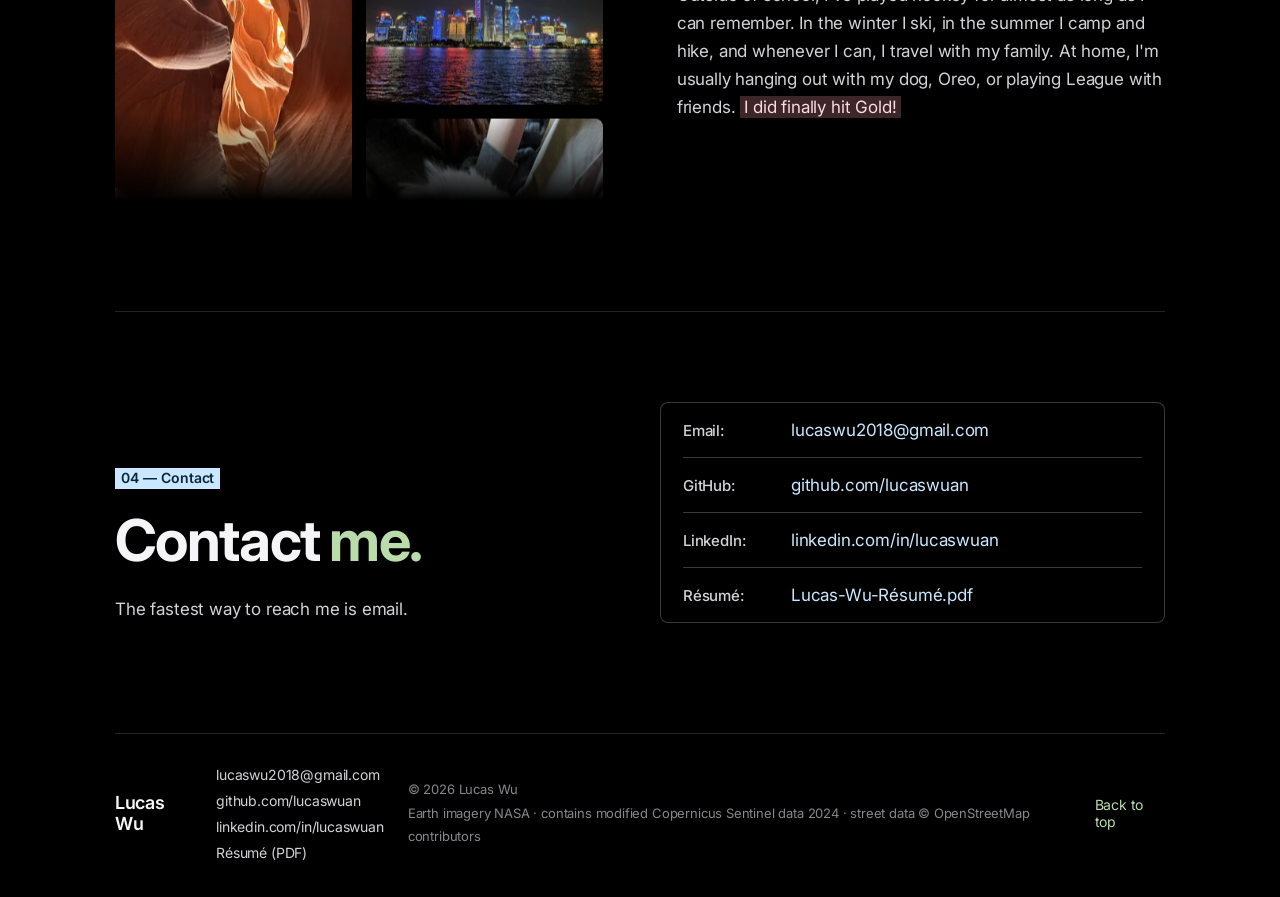
==== commit 98814358: "Experience timeline, Quantum Mic Planner project, UWAFT Rev 2 Homepage - New Experience section (02)" ====
--- a/index.html
+++ b/index.html
@@ -3,13 +3,13 @@
 <head>
   <meta charset="UTF-8"><meta name="viewport" content="width=device-width, initial-scale=1">
   <meta name="theme-color" content="#080a0d">
-  <meta name="description" content="Lucas Wu is an Electrical Engineering student at the University of Waterloo who wrote functional-unit control RTL for UWASIC’s ray-tracing ASIC and designed a battery monitor board with UWAFT. Open to Jan–Apr 2027 co-op.">
+  <meta name="description" content="Lucas Wu is an Electrical Engineering student at the University of Waterloo who wrote functional-unit control RTL for UWASIC’s ray-tracing ASIC and designed a battery monitor board with UWAFT. Incoming co-op at JDX Advance Services Inc.">
   <title>Lucas Wu | Electrical Engineering @ UWaterloo</title>
   <meta property="og:type" content="website">
   <meta property="og:site_name" content="Lucas Wu">
   <meta property="og:url" content="https://wulucas.me/">
   <meta property="og:title" content="Lucas Wu | Electrical Engineering @ UWaterloo">
-  <meta property="og:description" content="Lucas Wu is an Electrical Engineering student at the University of Waterloo who wrote functional-unit control RTL for UWASIC’s ray-tracing ASIC and designed a battery monitor board with UWAFT. Open to Jan–Apr 2027 co-op.">
+  <meta property="og:description" content="Lucas Wu is an Electrical Engineering student at the University of Waterloo who wrote functional-unit control RTL for UWASIC’s ray-tracing ASIC and designed a battery monitor board with UWAFT. Incoming co-op at JDX Advance Services Inc.">
   <meta property="og:image" content="https://wulucas.me/assets/og-home.jpg">
   <meta property="og:image:width" content="1200">
   <meta property="og:image:height" content="630">
@@ -23,29 +23,29 @@
   <link rel="stylesheet" href="https://fonts.googleapis.com/css2?family=Inter:opsz,wght@14..32,400..700&display=swap">
   <link rel="stylesheet" href="https://fonts.googleapis.com/css2?family=JetBrains+Mono:wght@500&text=.%2C%3A%3B-%3D%2B*%23%25%40v&display=block">
   <!-- tools/build-projects.mjs stamps each ?v= with a hash of the file, so browsers fetch it again when it changes. -->
-  <link rel="stylesheet" href="styles.css?v=50e7bc467d">
-  <link rel="stylesheet" href="projects.css?v=c8998135ab">
+  <link rel="stylesheet" href="styles.css?v=33548fc92a">
+  <link rel="stylesheet" href="projects.css?v=2ec67f4f6b">
   <script src="sky-renderer.js?v=536a713046" defer></script>
   <script src="galaxy.js?v=20302f3e57" defer></script>
-  <script src="site.js?v=d46df26e85" defer></script>
+  <script src="site.js?v=ef038ff65f" defer></script>
   <script src="app.js?v=d41bdc46e5" defer></script>
+  <script src="timeline.js?v=adb5f02c73" defer></script>
 </head>
 <body>
   <a class="skip-link" href="#projects">Skip to projects</a>
   <canvas id="stars" aria-hidden="true"></canvas>
 <!-- site-header:start -->
-<header class="site-header"><a class="wordmark" href="#home" aria-label="Lucas Wu, home">Lucas Wu</a><nav aria-label="Main navigation"><a href="#projects">Projects <span class="nav-count">06</span></a><a class="nav-about" href="#about">About</a><a href="#contact">Contact</a></nav><button class="motion-button" id="motion-toggle" aria-pressed="false" aria-label="Pause animation"><span class="pause-symbol" aria-hidden="true"><svg class="icon-pause" viewBox="0 0 16 16"><path d="M5.5 3.5v9M10.5 3.5v9"/></svg><svg class="icon-play" viewBox="0 0 16 16"><path d="M5.5 3.5 12.5 8l-7 4.5z"/></svg></span><span class="motion-text">Motion on</span></button></header>
+<header class="site-header"><a class="wordmark" href="#home" aria-label="Lucas Wu, home">Lucas Wu</a><nav aria-label="Main navigation"><a href="#projects">Projects <span class="nav-count">07</span></a><a class="nav-experience" href="#experience">Experience</a><a class="nav-about" href="#about">About</a><a href="#contact">Contact</a></nav><button class="motion-button" id="motion-toggle" aria-pressed="false" aria-label="Pause animation"><span class="pause-symbol" aria-hidden="true"><svg class="icon-pause" viewBox="0 0 16 16"><path d="M5.5 3.5v9M10.5 3.5v9"/></svg><svg class="icon-play" viewBox="0 0 16 16"><path d="M5.5 3.5 12.5 8l-7 4.5z"/></svg></span><span class="motion-text">Motion on</span></button></header>
 <!-- site-header:end -->
-  <nav class="section-nav" aria-label="On this page"><a href="#home"><span>Home</span></a><a href="#projects"><span>Projects</span></a><a href="#about"><span>About</span></a><a href="#contact"><span>Contact</span></a></nav>
+  <nav class="section-nav" aria-label="On this page"><a href="#home"><span>Home</span></a><a href="#projects"><span>Projects</span></a><a href="#experience"><span>Experience</span></a><a href="#about"><span>About</span></a><a href="#contact"><span>Contact</span></a></nav>
 
   <main>
     <section class="journey" id="home" aria-label="Introduction">
       <div class="space-stage">
         <div class="hero-content">
           <p class="eyebrow hero-school">Electrical Engineering @ UWaterloo</p>
-          <p class="eyebrow hero-availability">Open to Jan–Apr 2027 co-op</p>
           <h1>Hello,<br><em>I'm Lucas Wu!</em></h1>
-          <p class="intro">Wrote the functional-unit control RTL for a <mark class="nowrap" data-tone="0">ray-tracing ASIC</mark> with UWASIC, Waterloo's chip design team.</p>
+          <p class="intro">Incoming co-op at <mark class="nowrap" data-tone="0">JDX Advance Services Inc.</mark></p>
         </div>
         <div class="hero-bottom"><span class="scroll-cue" aria-hidden="true">v</span></div>
         <div class="arrival" aria-hidden="true"><span class="eyebrow">From ideas to real things</span><p>Let's take a closer look.</p></div>
@@ -53,7 +53,7 @@
     </section>
 
     <section class="projects-section section-shell" id="projects" aria-labelledby="projects-title">
-      <div class="section-heading reveal"><div><p class="eyebrow">01 — Projects</p><h2 id="projects-title">My <em>projects.</em></h2></div><a class="outline-link" href="/projects/">View all 6 projects <span class="chevron" aria-hidden="true"></span></a></div>
+      <div class="section-heading reveal"><div><p class="eyebrow">01 — Projects</p><h2 id="projects-title">My <em>projects.</em></h2></div><a class="outline-link" href="/projects/">View all 7 projects <span class="chevron" aria-hidden="true"></span></a></div>
       <div class="project-grid featured-grid">
 <!-- featured-projects:start -->
 <a class="project-card" href="/projects/uwaft/" aria-label="Explore UWAFT"><span class="project-art photo-art"><picture><source type="image/avif" srcset="/assets/projects/uwaft/bms-board-render-600.avif 600w, /assets/projects/uwaft/bms-board-render-1024.avif 1024w" sizes="(max-width: 650px) 86vw, (max-width: 1000px) 43vw, min(595px, 41vw)"><source type="image/webp" srcset="/assets/projects/uwaft/bms-board-render-600.webp 600w, /assets/projects/uwaft/bms-board-render-1024.webp 1024w" sizes="(max-width: 650px) 86vw, (max-width: 1000px) 43vw, min(595px, 41vw)"><img src="/assets/projects/uwaft/bms-board-render.webp" alt="3D render of the UWAFT BMS v1.0 board: a black two-layer PCB with the STM32 microcontroller at top left, a 2×4 debug header in the middle, the STC3100 gas gauge at right, the relay at the bottom, and the LOAD and BATT connectors along the bottom edge." loading="lazy" decoding="async"></picture></span><span class="project-info"><span class="project-number">01</span><span class="project-description"><strong>UWAFT</strong><span>A Li-ion battery monitor and relay switch board, designed in Altium.</span></span><span class="project-type">PCB design</span><span class="card-arrow" aria-hidden="true"><span class="chevron"></span></span></span></a>
@@ -67,13 +67,31 @@
 <!-- more-projects:end -->
     </section>
 
-    <section class="about-section section-shell" id="about" aria-labelledby="about-title"><div class="photo-wall reveal" role="group" aria-label="Photos of me, my friends, my dog, and places I&#39;ve been"><div class="wall-column"><div class="wall-track"><img src="assets/about/thor-hammer-600.webp" srcset="assets/about/thor-hammer-300.webp 300w, assets/about/thor-hammer-600.webp 600w" sizes="(max-width: 650px) 43vw, (max-width: 1000px) 20vw, 280px" width="600" height="800" alt="Me holding up a prop Thor hammer and giving a thumbs up." loading="lazy" decoding="async"><img src="assets/about/antelope-canyon-600.webp" srcset="assets/about/antelope-canyon-300.webp 300w, assets/about/antelope-canyon-600.webp 600w" sizes="(max-width: 650px) 43vw, (max-width: 1000px) 20vw, 280px" width="600" height="800" alt="Swirling orange sandstone walls inside a slot canyon." loading="lazy" decoding="async"><img src="assets/about/dog-jersey-600.webp" srcset="assets/about/dog-jersey-300.webp 300w, assets/about/dog-jersey-600.webp 600w" sizes="(max-width: 650px) 43vw, (max-width: 1000px) 20vw, 280px" width="600" height="800" alt="My dog, Oreo, in a blue jersey, looking up with his tongue out." loading="lazy" decoding="async"><img src="assets/about/card-game-600.webp" srcset="assets/about/card-game-300.webp 300w, assets/about/card-game-600.webp 600w" sizes="(max-width: 650px) 43vw, (max-width: 1000px) 20vw, 280px" width="600" height="800" alt="A late-night card game at a picnic table, with a campfire behind." loading="lazy" decoding="async"><img src="assets/about/japan-street-600.webp" srcset="assets/about/japan-street-300.webp 300w, assets/about/japan-street-600.webp 600w" sizes="(max-width: 650px) 43vw, (max-width: 1000px) 20vw, 280px" width="600" height="800" alt="A narrow street in Japan lined with shops and signs." loading="lazy" decoding="async"><img src="assets/about/capybara-grad-600.webp" srcset="assets/about/capybara-grad-300.webp 300w, assets/about/capybara-grad-600.webp 600w" sizes="(max-width: 650px) 43vw, (max-width: 1000px) 20vw, 280px" width="600" height="800" alt="A capybara plush in a 2026 graduation cap, holding a League of Legends gift card." loading="lazy" decoding="async"><img src="assets/about/above-the-clouds-600.webp" srcset="assets/about/above-the-clouds-300.webp 300w, assets/about/above-the-clouds-600.webp 600w" sizes="(max-width: 650px) 43vw, (max-width: 1000px) 20vw, 280px" width="600" height="414" alt="Looking down from a snowy ski hill onto a sea of clouds." loading="lazy" decoding="async"><img src="assets/about/campsite-600.webp" srcset="assets/about/campsite-300.webp 300w, assets/about/campsite-600.webp 600w" sizes="(max-width: 650px) 43vw, (max-width: 1000px) 20vw, 280px" width="600" height="450" alt="Our campsite: a tent and a trailer among tall pine trees." loading="lazy" decoding="async"><img src="assets/about/night-city-600.webp" srcset="assets/about/night-city-300.webp 300w, assets/about/night-city-600.webp 600w" sizes="(max-width: 650px) 43vw, (max-width: 1000px) 20vw, 280px" width="600" height="450" alt="A city skyline at night." loading="lazy" decoding="async"><img src="assets/about/dog-peek-600.webp" srcset="assets/about/dog-peek-300.webp 300w, assets/about/dog-peek-600.webp 600w" sizes="(max-width: 650px) 43vw, (max-width: 1000px) 20vw, 280px" width="600" height="800" alt="Oreo popping into the frame with his mouth open." loading="lazy" decoding="async"></div></div><div class="wall-column wall-column-down"><div class="wall-track"><img src="assets/about/minion-hat-600.webp" srcset="assets/about/minion-hat-300.webp 300w, assets/about/minion-hat-600.webp 600w" sizes="(max-width: 650px) 43vw, (max-width: 1000px) 20vw, 280px" width="600" height="800" alt="Me in a yellow Minion bucket hat, surrounded by Minion plushies." loading="lazy" decoding="async"><img src="assets/about/shanghai-skyline-600.webp" srcset="assets/about/shanghai-skyline-300.webp 300w, assets/about/shanghai-skyline-600.webp 600w" sizes="(max-width: 650px) 43vw, (max-width: 1000px) 20vw, 280px" width="600" height="450" alt="The Shanghai skyline lit up at night across the river." loading="lazy" decoding="async"><img src="assets/about/dog-closeup-600.webp" srcset="assets/about/dog-closeup-300.webp 300w, assets/about/dog-closeup-600.webp 600w" sizes="(max-width: 650px) 43vw, (max-width: 1000px) 20vw, 280px" width="600" height="800" alt="A close-up of Oreo&#39;s face." loading="lazy" decoding="async"><img src="assets/about/banff-600.webp" srcset="assets/about/banff-300.webp 300w, assets/about/banff-600.webp 600w" sizes="(max-width: 650px) 43vw, (max-width: 1000px) 20vw, 280px" width="600" height="450" alt="Pine trees and mountains under a blue sky in the Rockies." loading="lazy" decoding="async"><img src="assets/about/japan-mirror-600.webp" srcset="assets/about/japan-mirror-300.webp 300w, assets/about/japan-mirror-600.webp 600w" sizes="(max-width: 650px) 43vw, (max-width: 1000px) 20vw, 280px" width="600" height="800" alt="My friends and me reflected in a round street mirror on a rainy day in Japan." loading="lazy" decoding="async"><img src="assets/about/gold-iv-600.webp" srcset="assets/about/gold-iv-300.webp 300w, assets/about/gold-iv-600.webp 600w" sizes="(max-width: 650px) 43vw, (max-width: 1000px) 20vw, 280px" width="600" height="261" alt="League of Legends screen reading Promoted to Gold IV." loading="lazy" decoding="async"><img src="assets/about/snowy-pines-600.webp" srcset="assets/about/snowy-pines-300.webp 300w, assets/about/snowy-pines-600.webp 600w" sizes="(max-width: 650px) 43vw, (max-width: 1000px) 20vw, 280px" width="600" height="800" alt="Snow-covered pine trees in the mountains." loading="lazy" decoding="async"><img src="assets/about/bonfire-600.webp" srcset="assets/about/bonfire-300.webp 300w, assets/about/bonfire-600.webp 600w" sizes="(max-width: 650px) 43vw, (max-width: 1000px) 20vw, 280px" width="600" height="801" alt="A fire burning in a fire pit on a beach at dusk." loading="lazy" decoding="async"><img src="assets/about/shanghai-night-600.webp" srcset="assets/about/shanghai-night-300.webp 300w, assets/about/shanghai-night-600.webp 600w" sizes="(max-width: 650px) 43vw, (max-width: 1000px) 20vw, 280px" width="600" height="800" alt="Me at night in front of a lit-up traditional building in Shanghai." loading="lazy" decoding="async"><img src="assets/about/skating-600.webp" srcset="assets/about/skating-300.webp 300w, assets/about/skating-600.webp 600w" sizes="(max-width: 650px) 43vw, (max-width: 1000px) 20vw, 280px" width="600" height="800" alt="Holding a thin sheet of ice above my skates on a frozen lake." loading="lazy" decoding="async"></div></div></div><div class="about-copy reveal"><p class="eyebrow">02 — About me</p><h2 id="about-title">Who am <em>I?</em></h2><p>I&#39;m Lucas. I grew up in Calgary, and I&#39;m now studying <mark data-tone="1">Electrical Engineering at the University of Waterloo.</mark></p><p>I got into building things through VEX robotics in high school, rebuilding intakes and flywheels. Since then, I&#39;ve taught myself computer graphics by writing a ray tracer, and now I&#39;m <mark data-tone="2">designing a ray-tracing chip with UWASIC.</mark></p><p>Outside of school, I&#39;ve played hockey for almost as long as I can remember. In the winter I ski, in the summer I camp and hike, and whenever I can, I travel with my family. At home, I&#39;m usually hanging out with my dog, Oreo, or playing League with friends. <mark data-tone="3">I did finally hit Gold!</mark></p></div></section>
+    <section class="experience-section section-shell" id="experience" aria-labelledby="experience-title">
+      <div class="section-heading reveal"><div><p class="eyebrow">02 — Experience</p><h2 id="experience-title">My <em>experience.</em></h2></div></div>
+      <div class="timeline reveal" data-timeline>
+<!-- experience:start -->
+<ol class="timeline-list">
+<li class="timeline-entry" style="--c:#ff7a7a" data-start="2027" data-end="2027.25"><button class="timeline-head" type="button" aria-expanded="true" aria-controls="experience-1"><img class="timeline-logo" src="/assets/logos/jdx.webp" alt="" loading="lazy" decoding="async"><span class="timeline-title"><span class="timeline-company">JDX Advance Services Inc.</span><span class="timeline-dates">Jan 2027 – Apr 2027</span></span><span class="timeline-role">Project Assistant Intern</span></button><div class="timeline-more" id="experience-1"><p>My first co-op term, starting in January 2027.</p></div></li>
+<li class="timeline-entry" style="--c:#5ed6c8" data-start="2026.6666666666667" data-end=""><button class="timeline-head" type="button" aria-expanded="true" aria-controls="experience-2"><img class="timeline-logo" src="/assets/logos/uwaft.webp" alt="" loading="lazy" decoding="async"><span class="timeline-title"><span class="timeline-company">UWAFT</span><span class="timeline-dates">Sep 2026 – Present</span></span><span class="timeline-role">Electrical Subteam Member</span></button><div class="timeline-more" id="experience-2"><p>Designed a battery monitor and relay board in Altium, now fabricated.</p><a class="timeline-link" href="/projects/uwaft/">See the project <span class="chevron" aria-hidden="true"></span></a></div></li>
+<li class="timeline-entry" style="--c:#f49ac2" data-start="2026.6666666666667" data-end=""><button class="timeline-head" type="button" aria-expanded="true" aria-controls="experience-3"><img class="timeline-logo" src="/assets/logos/uwasic.webp" alt="" loading="lazy" decoding="async"><span class="timeline-title"><span class="timeline-company">UWASIC</span><span class="timeline-dates">Sep 2026 – Present</span></span><span class="timeline-role">RTL Design Member</span></button><div class="timeline-more" id="experience-3"><p>Wrote the functional-unit control RTL for the ray-tracing ASIC we’re building.</p><a class="timeline-link" href="/projects/uwasic/">See the project <span class="chevron" aria-hidden="true"></span></a></div></li>
+<li class="timeline-entry" style="--c:#6fc3ff" data-start="2026.3333333333333" data-end="2026.5833333333333"><button class="timeline-head" type="button" aria-expanded="true" aria-controls="experience-4"><img class="timeline-logo" src="/assets/logos/code-ninjas.svg" alt="" loading="lazy" decoding="async"><span class="timeline-title"><span class="timeline-company">Code Ninjas</span><span class="timeline-dates">May 2026 – Aug 2026</span></span><span class="timeline-role">Coding Instructor</span></button><div class="timeline-more" id="experience-4"><p>Taught game development to 15 students aged 6 to 15 in MakeCode Arcade.</p></div></li>
+<li class="timeline-entry" style="--c:#ffd84d" data-start="2025.5833333333333" data-end="2025.6666666666667"><button class="timeline-head" type="button" aria-expanded="true" aria-controls="experience-5"><img class="timeline-logo" src="/assets/logos/superior-roofing.svg" alt="" loading="lazy" decoding="async"><span class="timeline-title"><span class="timeline-company">Superior Roofing</span><span class="timeline-dates">Aug 2025 – Sep 2025</span></span><span class="timeline-role">Roofer</span></button><div class="timeline-more" id="experience-5"><p>Worked on a roofing crew for the summer.</p></div></li>
+<li class="timeline-entry" style="--c:#ff9f73" data-start="2024.1666666666667" data-end=""><button class="timeline-head" type="button" aria-expanded="true" aria-controls="experience-6"><img class="timeline-logo" src="/assets/logos/calgary-ace.webp" alt="" loading="lazy" decoding="async"><span class="timeline-title"><span class="timeline-company">Calgary Ace Learning Center</span><span class="timeline-dates">Mar 2024 – Present</span></span><span class="timeline-role">Co-founder &amp; Volunteer</span></button><div class="timeline-more" id="experience-6"><p>Co-founded a tutoring nonprofit that has donated $5,335 to children’s healthcare.</p><a class="timeline-link" href="/projects/calgary-ace/">See the project <span class="chevron" aria-hidden="true"></span></a></div></li>
+<li class="timeline-entry" style="--c:#b3a2ff" data-start="2023.75" data-end="2026.1666666666667"><button class="timeline-head" type="button" aria-expanded="true" aria-controls="experience-7"><img class="timeline-logo" src="/assets/logos/hockey-calgary.webp" alt="" loading="lazy" decoding="async"><span class="timeline-title"><span class="timeline-company">Hockey Calgary</span><span class="timeline-dates">Oct 2023 – Mar 2026</span></span><span class="timeline-role">Level 2 Referee</span></button><div class="timeline-more" id="experience-7"><p>Refereed minor hockey games for three seasons.</p></div></li>
+<li class="timeline-entry" style="--c:#9be07a" data-start="2022.5" data-end="2023.5"><button class="timeline-head" type="button" aria-expanded="true" aria-controls="experience-8"><img class="timeline-logo" src="/assets/logos/asian-buffet.webp" alt="" loading="lazy" decoding="async"><span class="timeline-title"><span class="timeline-company">Asian Buffet</span><span class="timeline-dates">Jul 2022 – Jul 2023</span></span><span class="timeline-role">Busser</span></button><div class="timeline-more" id="experience-8"><p>Cleared and reset tables between guests.</p></div></li>
+</ol>
+<!-- experience:end -->
+      </div>
+    </section>
+
+    <section class="about-section section-shell" id="about" aria-labelledby="about-title"><div class="photo-wall reveal" role="group" aria-label="Photos of me, my friends, my dog, and places I&#39;ve been"><div class="wall-column"><div class="wall-track"><img src="assets/about/thor-hammer-600.webp" srcset="assets/about/thor-hammer-300.webp 300w, assets/about/thor-hammer-600.webp 600w" sizes="(max-width: 650px) 43vw, (max-width: 1000px) 20vw, 280px" width="600" height="800" alt="Me holding up a prop Thor hammer and giving a thumbs up." loading="lazy" decoding="async"><img src="assets/about/antelope-canyon-600.webp" srcset="assets/about/antelope-canyon-300.webp 300w, assets/about/antelope-canyon-600.webp 600w" sizes="(max-width: 650px) 43vw, (max-width: 1000px) 20vw, 280px" width="600" height="800" alt="Swirling orange sandstone walls inside a slot canyon." loading="lazy" decoding="async"><img src="assets/about/dog-jersey-600.webp" srcset="assets/about/dog-jersey-300.webp 300w, assets/about/dog-jersey-600.webp 600w" sizes="(max-width: 650px) 43vw, (max-width: 1000px) 20vw, 280px" width="600" height="800" alt="My dog, Oreo, in a blue jersey, looking up with his tongue out." loading="lazy" decoding="async"><img src="assets/about/card-game-600.webp" srcset="assets/about/card-game-300.webp 300w, assets/about/card-game-600.webp 600w" sizes="(max-width: 650px) 43vw, (max-width: 1000px) 20vw, 280px" width="600" height="800" alt="A late-night card game at a picnic table, with a campfire behind." loading="lazy" decoding="async"><img src="assets/about/japan-street-600.webp" srcset="assets/about/japan-street-300.webp 300w, assets/about/japan-street-600.webp 600w" sizes="(max-width: 650px) 43vw, (max-width: 1000px) 20vw, 280px" width="600" height="800" alt="A narrow street in Japan lined with shops and signs." loading="lazy" decoding="async"><img src="assets/about/capybara-grad-600.webp" srcset="assets/about/capybara-grad-300.webp 300w, assets/about/capybara-grad-600.webp 600w" sizes="(max-width: 650px) 43vw, (max-width: 1000px) 20vw, 280px" width="600" height="800" alt="A capybara plush in a 2026 graduation cap, holding a League of Legends gift card." loading="lazy" decoding="async"><img src="assets/about/above-the-clouds-600.webp" srcset="assets/about/above-the-clouds-300.webp 300w, assets/about/above-the-clouds-600.webp 600w" sizes="(max-width: 650px) 43vw, (max-width: 1000px) 20vw, 280px" width="600" height="414" alt="Looking down from a snowy ski hill onto a sea of clouds." loading="lazy" decoding="async"><img src="assets/about/campsite-600.webp" srcset="assets/about/campsite-300.webp 300w, assets/about/campsite-600.webp 600w" sizes="(max-width: 650px) 43vw, (max-width: 1000px) 20vw, 280px" width="600" height="450" alt="Our campsite: a tent and a trailer among tall pine trees." loading="lazy" decoding="async"><img src="assets/about/night-city-600.webp" srcset="assets/about/night-city-300.webp 300w, assets/about/night-city-600.webp 600w" sizes="(max-width: 650px) 43vw, (max-width: 1000px) 20vw, 280px" width="600" height="450" alt="A city skyline at night." loading="lazy" decoding="async"><img src="assets/about/dog-peek-600.webp" srcset="assets/about/dog-peek-300.webp 300w, assets/about/dog-peek-600.webp 600w" sizes="(max-width: 650px) 43vw, (max-width: 1000px) 20vw, 280px" width="600" height="800" alt="Oreo popping into the frame with his mouth open." loading="lazy" decoding="async"></div></div><div class="wall-column wall-column-down"><div class="wall-track"><img src="assets/about/minion-hat-600.webp" srcset="assets/about/minion-hat-300.webp 300w, assets/about/minion-hat-600.webp 600w" sizes="(max-width: 650px) 43vw, (max-width: 1000px) 20vw, 280px" width="600" height="800" alt="Me in a yellow Minion bucket hat, surrounded by Minion plushies." loading="lazy" decoding="async"><img src="assets/about/shanghai-skyline-600.webp" srcset="assets/about/shanghai-skyline-300.webp 300w, assets/about/shanghai-skyline-600.webp 600w" sizes="(max-width: 650px) 43vw, (max-width: 1000px) 20vw, 280px" width="600" height="450" alt="The Shanghai skyline lit up at night across the river." loading="lazy" decoding="async"><img src="assets/about/dog-closeup-600.webp" srcset="assets/about/dog-closeup-300.webp 300w, assets/about/dog-closeup-600.webp 600w" sizes="(max-width: 650px) 43vw, (max-width: 1000px) 20vw, 280px" width="600" height="800" alt="A close-up of Oreo&#39;s face." loading="lazy" decoding="async"><img src="assets/about/banff-600.webp" srcset="assets/about/banff-300.webp 300w, assets/about/banff-600.webp 600w" sizes="(max-width: 650px) 43vw, (max-width: 1000px) 20vw, 280px" width="600" height="450" alt="Pine trees and mountains under a blue sky in the Rockies." loading="lazy" decoding="async"><img src="assets/about/japan-mirror-600.webp" srcset="assets/about/japan-mirror-300.webp 300w, assets/about/japan-mirror-600.webp 600w" sizes="(max-width: 650px) 43vw, (max-width: 1000px) 20vw, 280px" width="600" height="800" alt="My friends and me reflected in a round street mirror on a rainy day in Japan." loading="lazy" decoding="async"><img src="assets/about/gold-iv-600.webp" srcset="assets/about/gold-iv-300.webp 300w, assets/about/gold-iv-600.webp 600w" sizes="(max-width: 650px) 43vw, (max-width: 1000px) 20vw, 280px" width="600" height="261" alt="League of Legends screen reading Promoted to Gold IV." loading="lazy" decoding="async"><img src="assets/about/snowy-pines-600.webp" srcset="assets/about/snowy-pines-300.webp 300w, assets/about/snowy-pines-600.webp 600w" sizes="(max-width: 650px) 43vw, (max-width: 1000px) 20vw, 280px" width="600" height="800" alt="Snow-covered pine trees in the mountains." loading="lazy" decoding="async"><img src="assets/about/bonfire-600.webp" srcset="assets/about/bonfire-300.webp 300w, assets/about/bonfire-600.webp 600w" sizes="(max-width: 650px) 43vw, (max-width: 1000px) 20vw, 280px" width="600" height="801" alt="A fire burning in a fire pit on a beach at dusk." loading="lazy" decoding="async"><img src="assets/about/shanghai-night-600.webp" srcset="assets/about/shanghai-night-300.webp 300w, assets/about/shanghai-night-600.webp 600w" sizes="(max-width: 650px) 43vw, (max-width: 1000px) 20vw, 280px" width="600" height="800" alt="Me at night in front of a lit-up traditional building in Shanghai." loading="lazy" decoding="async"><img src="assets/about/skating-600.webp" srcset="assets/about/skating-300.webp 300w, assets/about/skating-600.webp 600w" sizes="(max-width: 650px) 43vw, (max-width: 1000px) 20vw, 280px" width="600" height="800" alt="Holding a thin sheet of ice above my skates on a frozen lake." loading="lazy" decoding="async"></div></div></div><div class="about-copy reveal"><p class="eyebrow">03 — About me</p><h2 id="about-title">Who am <em>I?</em></h2><p>I&#39;m Lucas. I grew up in Calgary, and I&#39;m now studying <mark data-tone="1">Electrical Engineering at the University of Waterloo.</mark></p><p>I got into building things through VEX robotics in high school, rebuilding intakes and flywheels. Since then, I&#39;ve taught myself computer graphics by writing a ray tracer, and now I&#39;m <mark data-tone="2">designing a ray-tracing chip with UWASIC.</mark></p><p>Outside of school, I&#39;ve played hockey for almost as long as I can remember. In the winter I ski, in the summer I camp and hike, and whenever I can, I travel with my family. At home, I&#39;m usually hanging out with my dog, Oreo, or playing League with friends. <mark data-tone="3">I did finally hit Gold!</mark></p></div></section>
 
     <section class="contact-section section-shell" id="contact" aria-labelledby="contact-title">
       <div class="contact-text reveal">
-        <p class="eyebrow">03 — Contact</p>
+        <p class="eyebrow">04 — Contact</p>
         <h2 id="contact-title">Contact <em>me.</em></h2>
-        <p>I'm looking for a <mark data-tone="4">Jan–Apr 2027 co-op.</mark> The fastest way to reach me is email.</p>
+        <p>The fastest way to reach me is email.</p>
       </div>
       <ul class="contact-list reveal">
         <li><span class="contact-key">Email:</span> <a href="mailto:lucaswu2018@gmail.com">lucaswu2018@gmail.com</a></li>
--- a/styles.css
+++ b/styles.css
@@ -87,9 +87,8 @@
 h1 { max-width: 800px; margin: 0 0 28px; font-size: clamp(54px, 5.8vw, 94px); font-weight: 700; line-height: 1.04; letter-spacing: -.03em; }
 h1 em { white-space: nowrap; }
 p.intro { margin: 0 0 35px; font-size: 19px; line-height: 1.5; color: var(--paper); text-shadow: 0 0 2px #000, 0 0 6px #000, 0 0 12px #000; }
-.hero-content .intro { max-width: 470px; }
-.hero-content .hero-school { margin-bottom: 6px; }
-.hero-content .hero-availability { margin-bottom: 22px; }
+.hero-content .intro { max-width: 470px; color: #fff; }
+.hero-content .hero-school { margin-bottom: 22px; }
 .hero-bottom { position: absolute; bottom: 37px; left: 5%; right: 5%; z-index: 3; display: flex; justify-content: center; align-items: center; }
 /* The scroll hint is a v in the sky's monospace that blinks like a terminal cursor. */
 .scroll-cue { font: 500 16px "JetBrains Mono", ui-monospace, monospace; line-height: 1; color: var(--sage); animation: cursor-blink 1.1s steps(1) infinite; }
@@ -112,6 +111,8 @@
 mark[data-tone="3"] { background: #3d262a; color: #fadbe0; }
 mark[data-tone="4"] { background: #253222; color: #e0f0d9; }
 mark[data-tone="5"] { background: #1d3242; color: #d8eeff; }
+/* The hero's highlight is always lavender, with white text, whatever its place in the order. */
+.hero-content mark { background: #2c2747; color: #fff; }
 
 /* Sections */
 .section-shell { width: min(1220px, 82%); margin: auto; }
@@ -129,6 +130,55 @@
 .project-type { padding-top: 8px; white-space: nowrap; font: 10px var(--sans); letter-spacing: 1px; color: #85968e; }
 .art-topline { position: absolute; z-index: 2; display: flex; justify-content: space-between; }
 .art-bottomline { position: absolute; }
+
+/* Experience: a timeline of coloured branches drawn to scale (timeline.js). Each entry is a button that opens its
+   summary; without the script it is a plain list with every summary showing. Open and hovered entries take their colour
+   while every other entry dims: its bar, line, text, dates and logo. */
+.experience-section { position: relative; padding-top: 90px; padding-bottom: 110px; border-top: 1px solid var(--divider); }
+/* Now has its own colour, unlike any entry's. */
+.timeline { --now: #e14cff; position: relative; text-shadow: 0 0 2px #000, 0 0 6px #000, 0 0 12px #000; }
+.timeline-list { display: grid; gap: 30px; margin: 0; padding: 0; list-style: none; }
+.timeline-entry { position: relative; border-radius: var(--radius); transition: background .15s; }
+.timeline-head { display: grid; grid-template-columns: 36px minmax(0, 1fr); column-gap: 14px; width: 100%; padding: 0; border: 0; background: none; color: inherit; font: inherit; text-align: left; text-shadow: inherit; cursor: pointer; }
+.timeline-head:focus-visible { outline: none; }
+.timeline-logo { grid-column: 1; grid-row: 1 / span 2; width: 36px; height: 36px; display: grid; place-items: center; object-fit: contain; border: 1.5px solid var(--c); border-radius: var(--radius); background: #1c1c1e; font: 600 8px/1 var(--sans); letter-spacing: .06em; text-transform: uppercase; color: #8e8e93; text-shadow: none; }
+.timeline-title { grid-column: 2; display: flex; flex-wrap: wrap; align-items: center; gap: 4px 10px; }
+.timeline-company { font: 600 17px/1.25 var(--sans); color: var(--paper); transition: color .15s; }
+.timeline-dates { padding: 4px 6px; background: var(--c); font: 700 12px/1 var(--sans); white-space: nowrap; color: #0b0b0b; text-shadow: none; }
+.timeline-role { grid-column: 2; margin-top: 3px; font: 400 15px/1.35 var(--sans); color: var(--soft); }
+.timeline-more { margin-top: 8px; padding-left: 50px; font: 400 15px/1.5 var(--sans); color: var(--soft); }
+.timeline-more p { margin: 0; }
+.timeline-link { display: inline-flex; align-items: center; gap: 6px; margin-top: 8px; font-size: 14px; font-weight: 500; color: var(--link); transition: color .2s; }
+.timeline-link:hover { color: var(--link-hover); }
+.timeline.is-drawn .timeline-list { display: block; }
+.timeline.is-drawn .timeline-entry { position: absolute; margin: -10px; padding: 10px; cursor: pointer; }
+.timeline-entry.is-lit .timeline-company { color: var(--c); }
+.timeline-role, .timeline-dates, .timeline-logo { transition: color .15s, background .15s, border-color .15s, box-shadow .15s, filter .15s; }
+.timeline.is-focused .timeline-entry:not(.is-lit) .timeline-company { color: #6e6e73; }
+.timeline.is-focused .timeline-entry:not(.is-lit) .timeline-role { color: #48484a; }
+.timeline.is-focused .timeline-entry:not(.is-lit) .timeline-dates { background: color-mix(in srgb, var(--c) 35%, #000); }
+.timeline.is-focused .timeline-entry:not(.is-lit) .timeline-logo { border-color: color-mix(in srgb, var(--c) 35%, #000); background: #0e0e0f; color: #48484a; }
+.timeline.is-focused .timeline-entry:not(.is-lit) img.timeline-logo { border-color: var(--c); filter: brightness(.4); }
+.timeline-entry.is-left { text-align: right; }
+.timeline-entry.is-left .timeline-head { grid-template-columns: minmax(0, 1fr) 36px; text-align: right; }
+.timeline-entry.is-left .timeline-logo { grid-column: 2; }
+.timeline-entry.is-left .timeline-title { grid-column: 1; grid-row: 1; justify-content: flex-end; }
+.timeline-entry.is-left .timeline-role { grid-column: 1; }
+.timeline-entry.is-left .timeline-more { padding-right: 50px; padding-left: 0; }
+.timeline-lines { position: absolute; top: 0; left: 0; overflow: visible; }
+.timeline-bar { fill: var(--c); transition: fill .15s; }
+.timeline.is-focused .timeline-bar:not(.is-lit) { fill: color-mix(in srgb, var(--c) 35%, #000); }
+.timeline-bar.is-upcoming { fill: #000; stroke: var(--c); stroke-width: 2; }
+.timeline.is-focused .timeline-bar.is-upcoming:not(.is-lit) { fill: #000; stroke: color-mix(in srgb, var(--c) 35%, #000); }
+.timeline-entry.is-upcoming .timeline-dates { background: #000; color: var(--c); box-shadow: inset 0 0 0 1.5px var(--c); }
+.timeline.is-focused .timeline-entry.is-upcoming:not(.is-lit) .timeline-dates { background: #000; color: color-mix(in srgb, var(--c) 35%, #000); box-shadow: inset 0 0 0 1.5px color-mix(in srgb, var(--c) 35%, #000); }
+.timeline-pointer { fill: none; stroke: #7c7c80; stroke-width: 1.5; transition: stroke .15s; }
+.timeline.is-focused .timeline-pointer:not(.is-lit) { stroke: #3a3a3c; }
+.timeline-tick { stroke: #48484a; }
+.timeline-now { stroke: var(--now); stroke-width: 2; }
+.timeline-years span { position: absolute; left: 0; width: 36px; text-align: right; transform: translateY(-50%); font: 600 12px/1 var(--sans); color: var(--tertiary); }
+.timeline-years span:first-child { color: var(--now); }
+.timeline.is-compact .timeline-years span { width: 24px; font-size: 11px; }
 
 /* About: two columns of photos drifting in opposite directions beside the text.
    site.js moves them: hovering stops the drift and the wheel scrolls the column under the pointer. */
@@ -193,6 +243,11 @@
   .site-footer { flex-wrap: wrap; }
   .footer-links { order: 2; width: 100%; }
   .site-footer > .coordinate { order: 3; width: 100%; }
+}
+
+@media (max-width: 720px) {
+  /* Four header links crowd the name and the Motion button below this width; Experience is a short scroll away. */
+  .site-header .nav-experience { display: none; }
 }
 
 @media (max-width: 650px) {
@@ -215,7 +270,7 @@
   h1 { margin-bottom: 23px; font-size: clamp(46px, 10vw, 63px); line-height: 1.05; }
   .intro { font-size: 16px !important; line-height: 1.5 !important; }
   .hero-content .intro { max-width: none; }
-  .hero-content .hero-availability { margin-bottom: 18px; }
+  .hero-content .hero-school { margin-bottom: 18px; }
   .hero-content .eyebrow, .arrival .eyebrow { padding: 1px 6px; font-size: 13px; }
   .section-heading .eyebrow, .about-copy > p.eyebrow, .contact-text .eyebrow { font-size: 13px; }
   .hero-bottom { bottom: 24px; left: 7%; right: 7%; }
@@ -227,6 +282,9 @@
   .section-heading h2, .about-copy h2, .contact-text h2 { font-size: 45px; }
   .project-grid { grid-template-columns: 1fr; }
   .wide-project { grid-column: auto; }
+  .experience-section { padding-top: 50px; padding-bottom: 65px; }
+  .timeline-company { font-size: 16px; }
+  .timeline-role, .timeline-more { font-size: 14px; }
   .about-section { grid-template-columns: 1fr; gap: 30px; padding-top: 50px; padding-bottom: 65px; }
   .about-copy { order: -1; }
   .about-copy > p { font-size: 16px; line-height: 1.6; }
--- a/projects.css
+++ b/projects.css
@@ -131,6 +131,24 @@
 .gallery-item img{display:block;width:auto;max-width:100%;height:auto;max-height:650px}
 .gallery-item video{display:block;width:auto;max-width:100%;height:auto;max-height:650px;margin:0 auto;background:var(--card);border-radius:var(--radius)}
 .gallery-item figcaption{font-size:13px;line-height:1.5;color:var(--tertiary);margin-top:10px}
+/* A slide deck: one slide at a time, framed like the gallery, with square buttons and a counter below (site.js).
+   Without JavaScript the slides scroll sideways. */
+.slide-track{display:flex;gap:16px;margin:0;padding:0;list-style:none;overflow-x:auto;scroll-snap-type:x mandatory;overscroll-behavior-x:contain;border-radius:var(--radius)}
+.slide-track:focus-visible{outline:2px solid var(--link);outline-offset:4px}
+.slide-deck.is-ready .slide-track{scrollbar-width:none}
+.slide-deck.is-ready .slide-track::-webkit-scrollbar{display:none}
+.slide-track .slide{flex:0 0 100%;margin:0;padding:0;scroll-snap-align:start}
+.slide img{display:block;width:100%;height:auto;aspect-ratio:16/9;border-radius:var(--radius);background:var(--card)}
+.slide-deck.is-ready .slide img{cursor:pointer}
+.slide-bar{display:flex;align-items:center;justify-content:space-between;gap:16px;margin-top:14px}
+.slide-controls{display:flex;align-items:center;gap:10px}
+.slide-controls[hidden]{display:none}
+.slide-step{display:grid;place-items:center;width:40px;height:40px;padding:0;border:1px solid var(--edge);border-radius:var(--radius);background:var(--card);color:var(--paper);font-size:16px;cursor:pointer;transition:background .2s,color .2s}
+.slide-step:hover{background:var(--card-hover)}
+.slide-step:disabled{background:var(--card);color:#48484a;cursor:default}
+.slide-count{min-width:4.5em;text-align:center;font:500 14px var(--sans);color:var(--soft);font-variant-numeric:tabular-nums}
+.slide-pdf{display:inline-flex;align-items:center;gap:6px;font-size:14px;font-weight:500;color:var(--link);transition:color .2s}
+.slide-pdf:hover{color:var(--link-hover)}
 /* Bottom of each project page: back to the index, and on to the next project (the main action, in white). */
 .project-pagination{border-top:1px solid var(--divider);padding-top:33px;margin-top:20px;display:flex;justify-content:space-between;align-items:center;gap:35px}
 
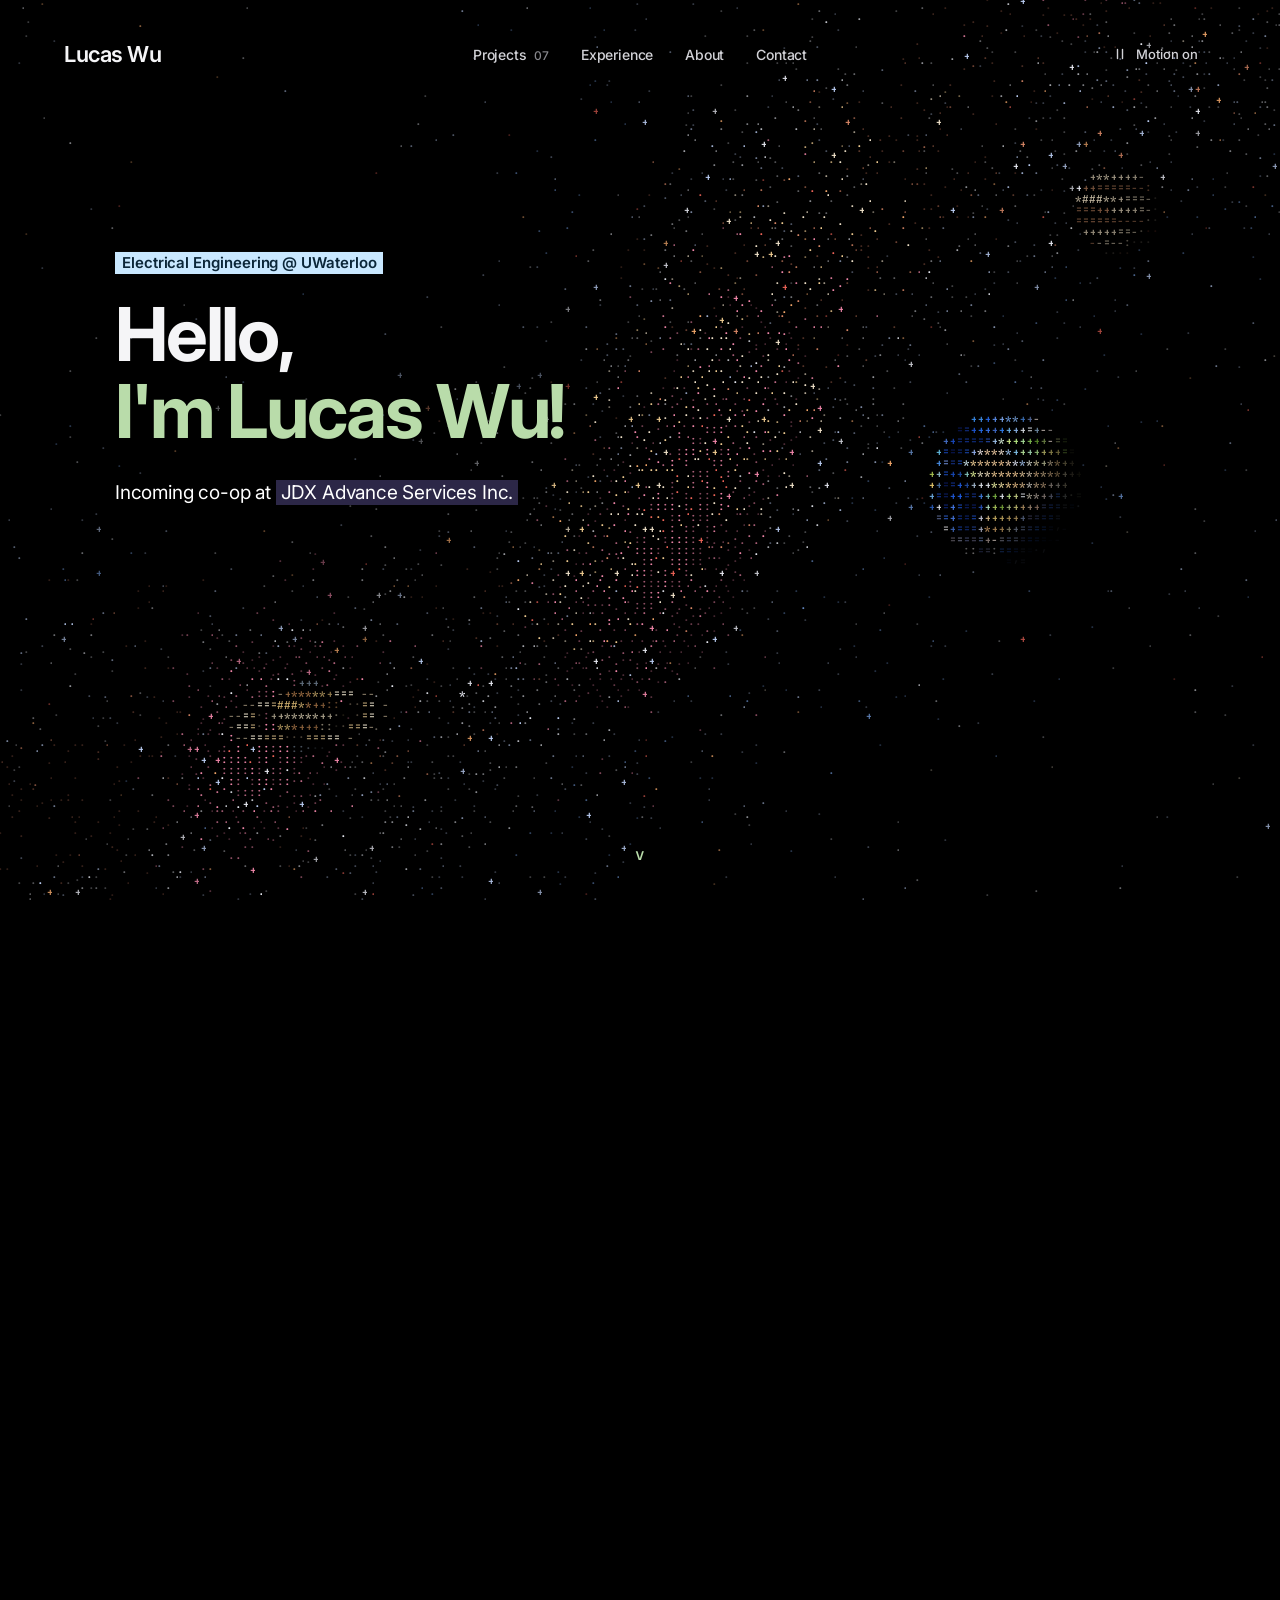
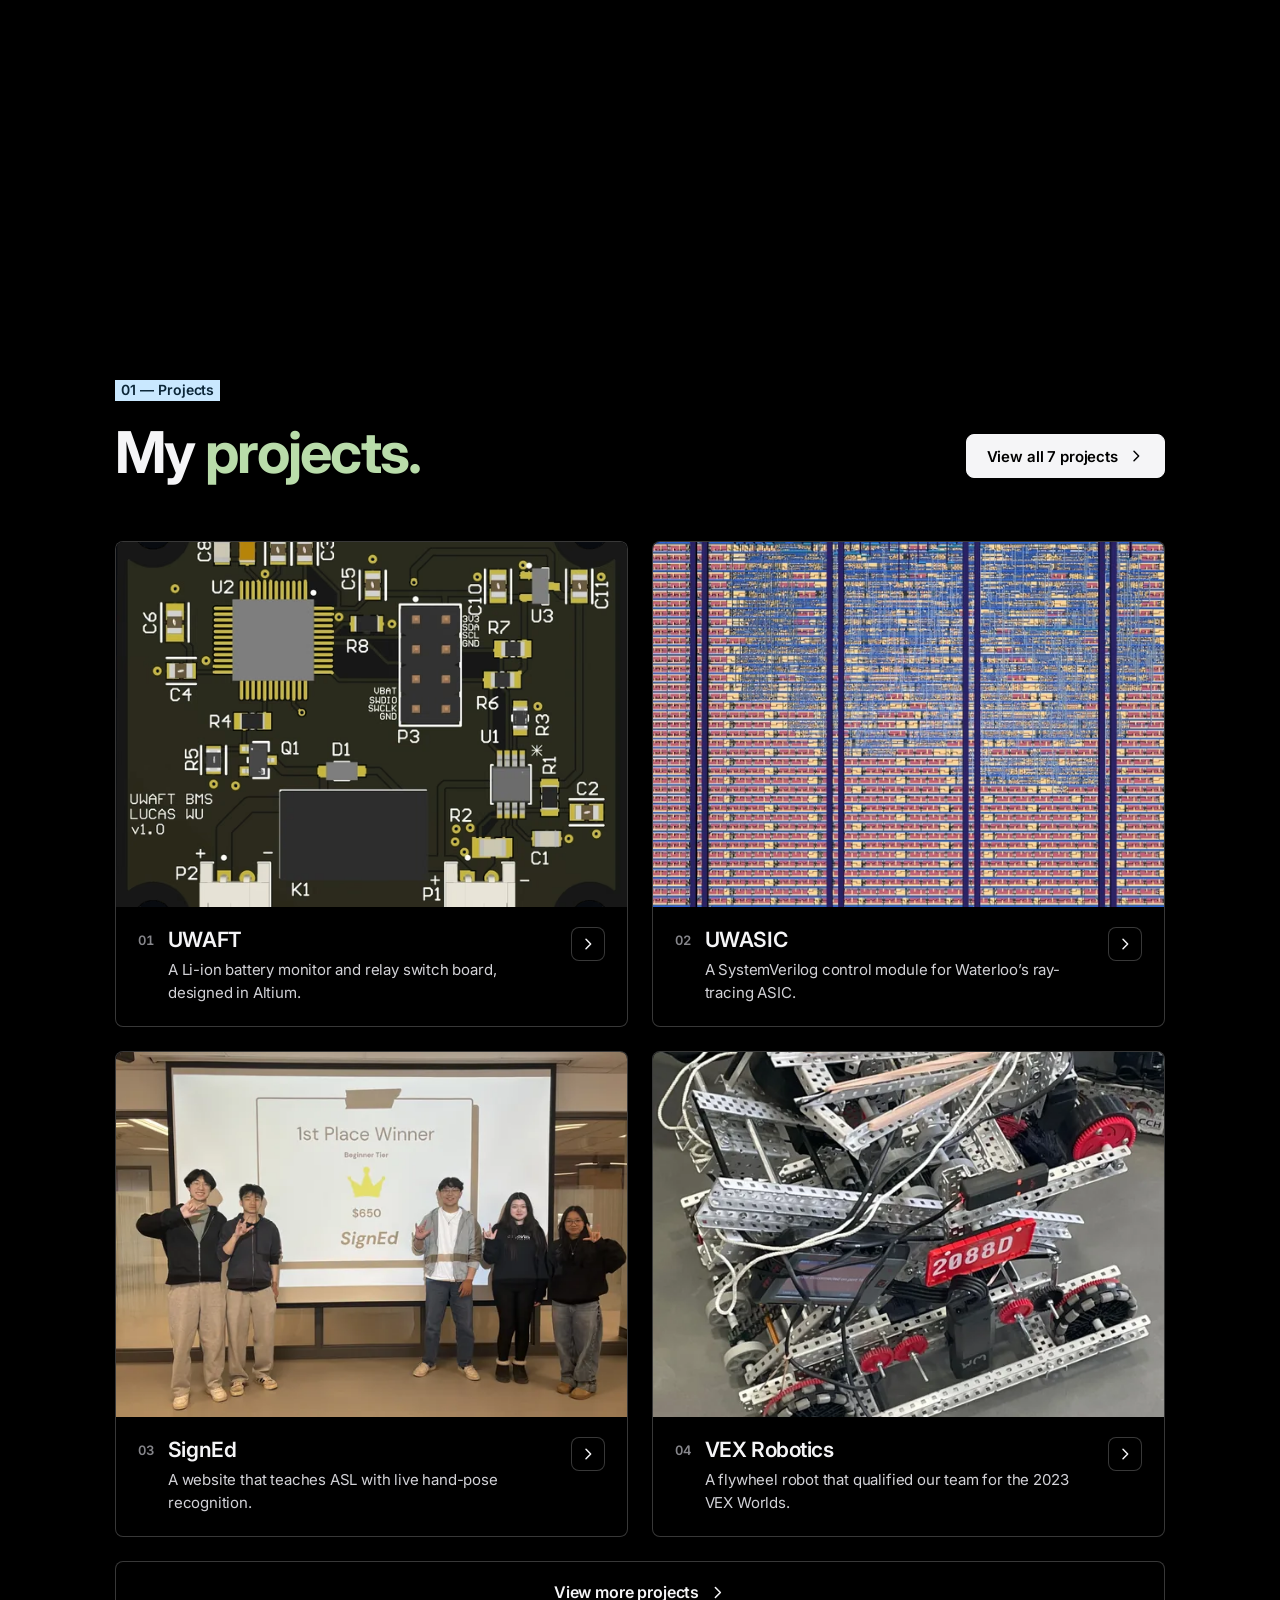
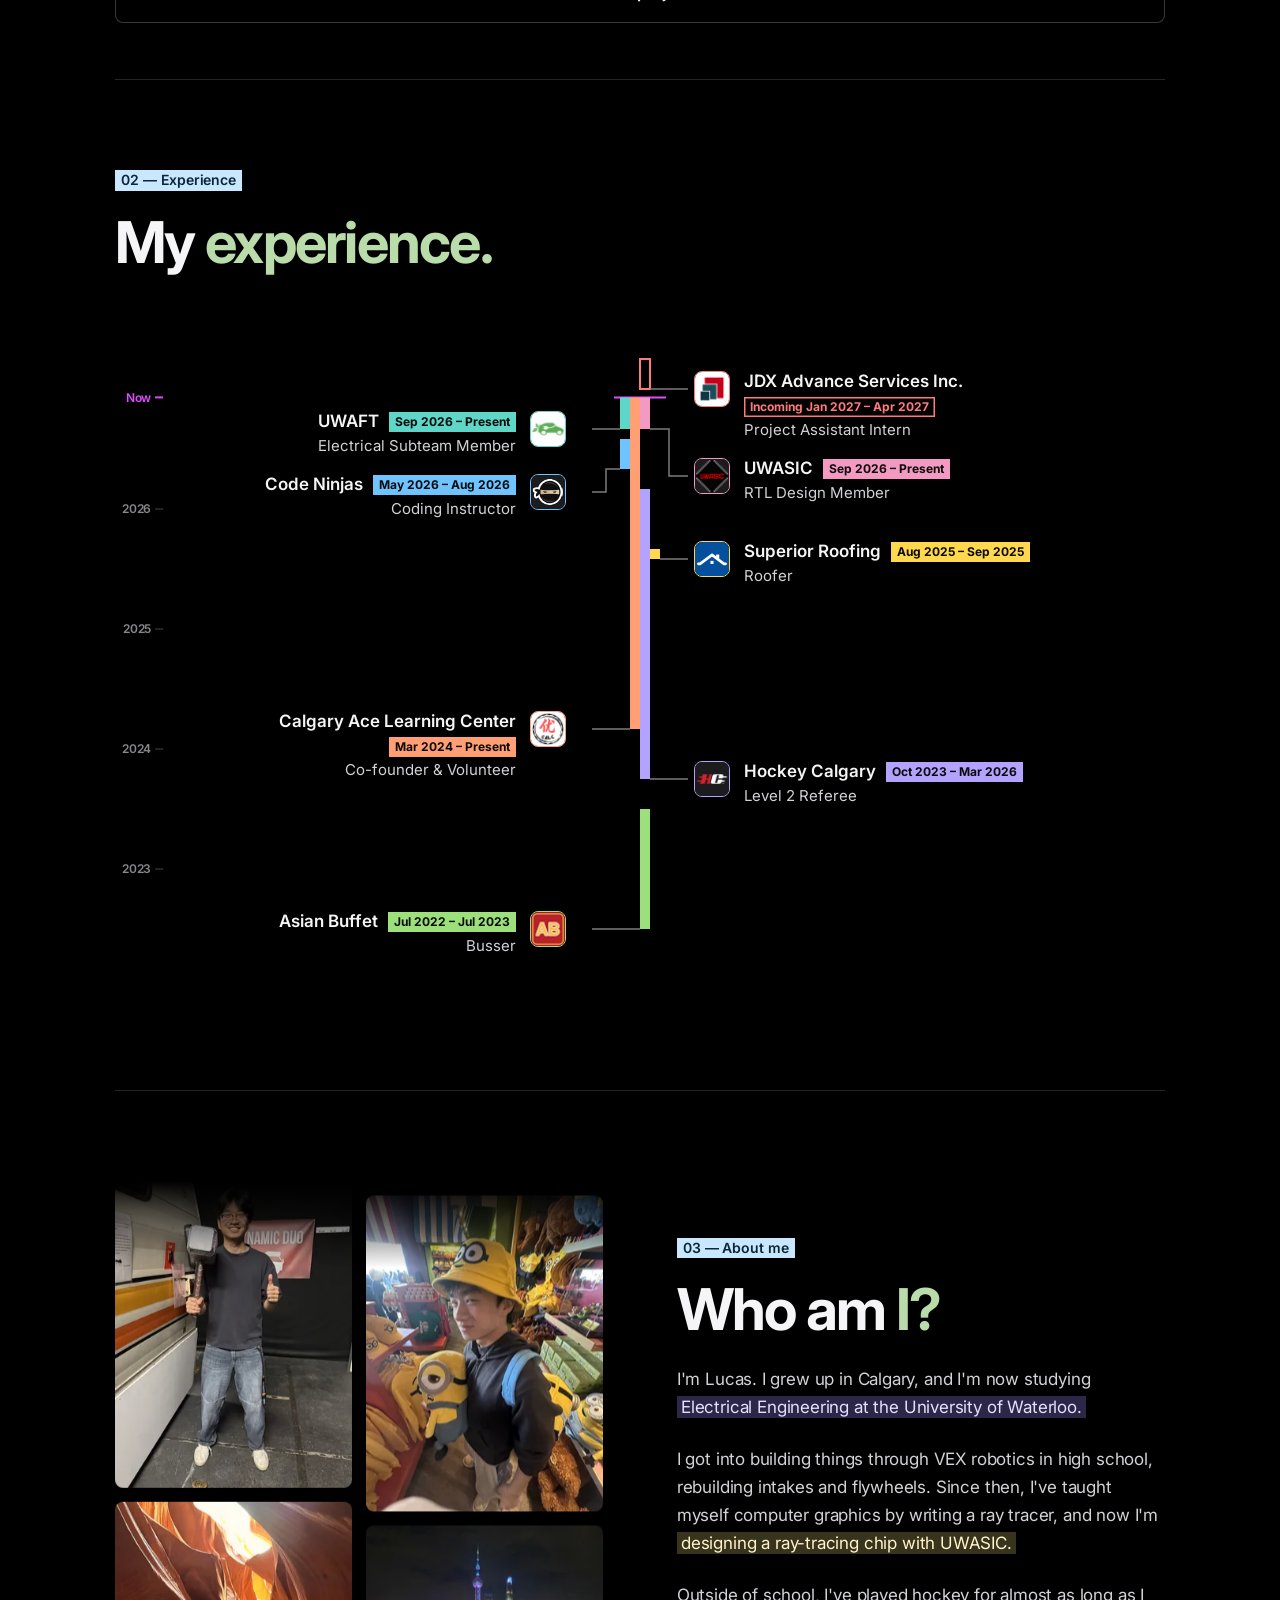
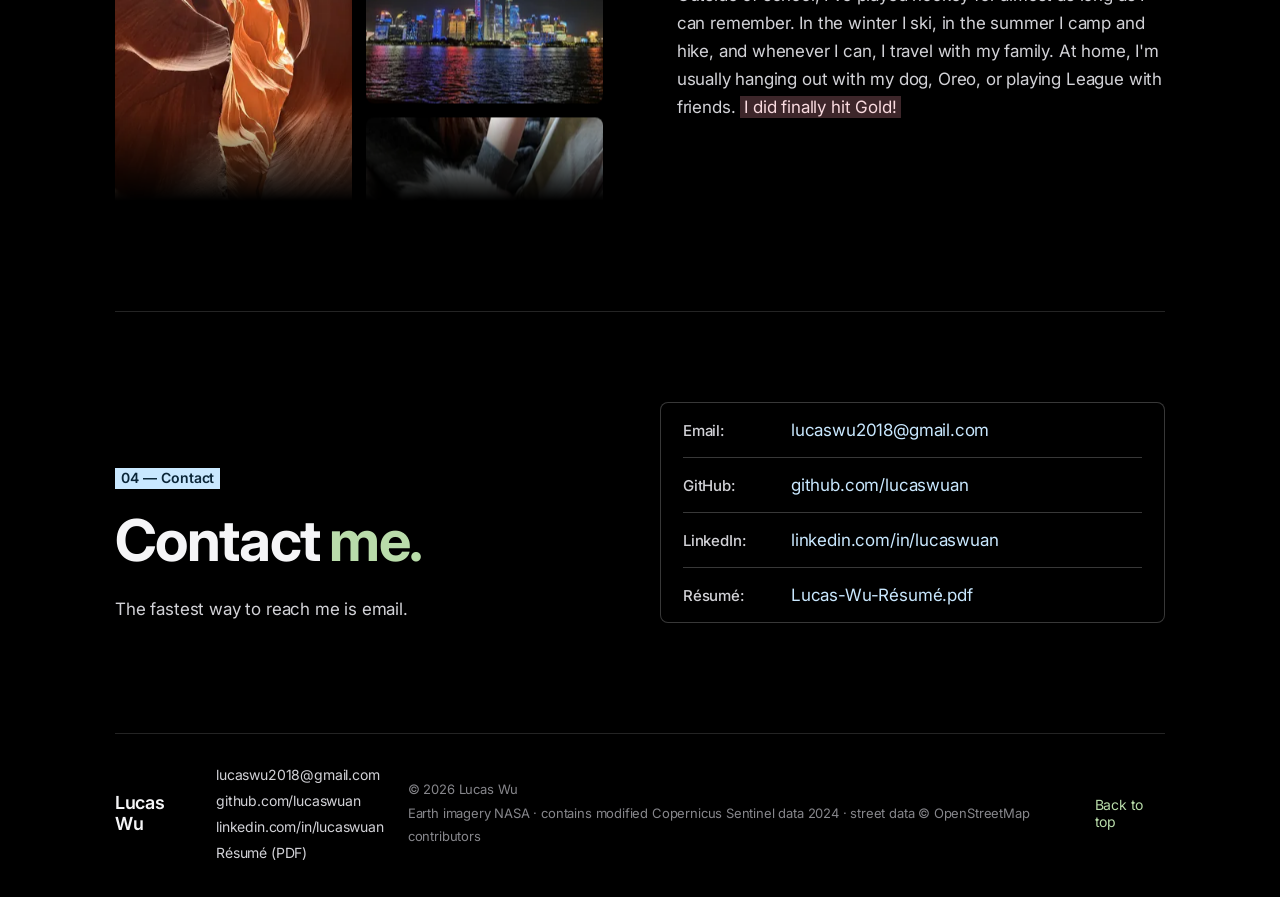
==== commit 2699bc9f: "Link the v2 résumé and match UWAFT's Rev 2 wording to it The résumé drops the Jan–Apr 2027 availabil" ====
--- a/index.html
+++ b/index.html
@@ -73,7 +73,7 @@
 <!-- experience:start -->
 <ol class="timeline-list">
 <li class="timeline-entry" style="--c:#ff7a7a" data-start="2027" data-end="2027.25"><button class="timeline-head" type="button" aria-expanded="true" aria-controls="experience-1"><img class="timeline-logo" src="/assets/logos/jdx.webp" alt="" loading="lazy" decoding="async"><span class="timeline-title"><span class="timeline-company">JDX Advance Services Inc.</span><span class="timeline-dates">Jan 2027 – Apr 2027</span></span><span class="timeline-role">Project Assistant Intern</span></button><div class="timeline-more" id="experience-1"><p>My first co-op term, starting in January 2027.</p></div></li>
-<li class="timeline-entry" style="--c:#5ed6c8" data-start="2026.6666666666667" data-end=""><button class="timeline-head" type="button" aria-expanded="true" aria-controls="experience-2"><img class="timeline-logo" src="/assets/logos/uwaft.webp" alt="" loading="lazy" decoding="async"><span class="timeline-title"><span class="timeline-company">UWAFT</span><span class="timeline-dates">Sep 2026 – Present</span></span><span class="timeline-role">Electrical Subteam Member</span></button><div class="timeline-more" id="experience-2"><p>Designed a battery monitor and relay board in Altium, now fabricated.</p><a class="timeline-link" href="/projects/uwaft/">See the project <span class="chevron" aria-hidden="true"></span></a></div></li>
+<li class="timeline-entry" style="--c:#5ed6c8" data-start="2026.6666666666667" data-end=""><button class="timeline-head" type="button" aria-expanded="true" aria-controls="experience-2"><img class="timeline-logo" src="/assets/logos/uwaft.webp" alt="" loading="lazy" decoding="async"><span class="timeline-title"><span class="timeline-company">UWAFT</span><span class="timeline-dates">Sep 2026 – Present</span></span><span class="timeline-role">Electrical Subteam Member</span></button><div class="timeline-more" id="experience-2"><p>Designed a battery monitor and relay board in Altium, now fabricated and assembled.</p><a class="timeline-link" href="/projects/uwaft/">See the project <span class="chevron" aria-hidden="true"></span></a></div></li>
 <li class="timeline-entry" style="--c:#f49ac2" data-start="2026.6666666666667" data-end=""><button class="timeline-head" type="button" aria-expanded="true" aria-controls="experience-3"><img class="timeline-logo" src="/assets/logos/uwasic.webp" alt="" loading="lazy" decoding="async"><span class="timeline-title"><span class="timeline-company">UWASIC</span><span class="timeline-dates">Sep 2026 – Present</span></span><span class="timeline-role">RTL Design Member</span></button><div class="timeline-more" id="experience-3"><p>Wrote the functional-unit control RTL for the ray-tracing ASIC we’re building.</p><a class="timeline-link" href="/projects/uwasic/">See the project <span class="chevron" aria-hidden="true"></span></a></div></li>
 <li class="timeline-entry" style="--c:#6fc3ff" data-start="2026.3333333333333" data-end="2026.5833333333333"><button class="timeline-head" type="button" aria-expanded="true" aria-controls="experience-4"><img class="timeline-logo" src="/assets/logos/code-ninjas.svg" alt="" loading="lazy" decoding="async"><span class="timeline-title"><span class="timeline-company">Code Ninjas</span><span class="timeline-dates">May 2026 – Aug 2026</span></span><span class="timeline-role">Coding Instructor</span></button><div class="timeline-more" id="experience-4"><p>Taught game development to 15 students aged 6 to 15 in MakeCode Arcade.</p></div></li>
 <li class="timeline-entry" style="--c:#ffd84d" data-start="2025.5833333333333" data-end="2025.6666666666667"><button class="timeline-head" type="button" aria-expanded="true" aria-controls="experience-5"><img class="timeline-logo" src="/assets/logos/superior-roofing.svg" alt="" loading="lazy" decoding="async"><span class="timeline-title"><span class="timeline-company">Superior Roofing</span><span class="timeline-dates">Aug 2025 – Sep 2025</span></span><span class="timeline-role">Roofer</span></button><div class="timeline-more" id="experience-5"><p>Worked on a roofing crew for the summer.</p></div></li>
@@ -97,13 +97,13 @@
         <li><span class="contact-key">Email:</span> <a href="mailto:lucaswu2018@gmail.com">lucaswu2018@gmail.com</a></li>
         <li><span class="contact-key">GitHub:</span> <a href="https://github.com/lucaswuan" target="_blank" rel="noopener">github.com/lucaswuan</a></li>
         <li><span class="contact-key">LinkedIn:</span> <a href="https://www.linkedin.com/in/lucaswuan/" target="_blank" rel="noopener">linkedin.com/in/lucaswuan</a></li>
-        <li><span class="contact-key">Résumé:</span> <a href="assets/Lucas_Wu_Hardware_Cycle2_v1.pdf" target="_blank" rel="noopener">Lucas-Wu-Résumé.pdf</a></li>
+        <li><span class="contact-key">Résumé:</span> <a href="assets/Lucas_Wu_Hardware_Cycle2_v2.pdf" target="_blank" rel="noopener">Lucas-Wu-Résumé.pdf</a></li>
       </ul>
     </section>
   </main>
 
 <!-- site-footer:start -->
-<footer class="site-footer section-shell"><a class="wordmark" href="#home">Lucas Wu</a><ul class="footer-links" aria-label="Contact links"><li><a href="mailto:lucaswu2018@gmail.com">lucaswu2018@gmail.com</a></li><li><a href="https://github.com/lucaswuan" target="_blank" rel="noopener">github.com/lucaswuan</a></li><li><a href="https://www.linkedin.com/in/lucaswuan/" target="_blank" rel="noopener">linkedin.com/in/lucaswuan</a></li><li><a href="/assets/Lucas_Wu_Hardware_Cycle2_v1.pdf" target="_blank" rel="noopener">Résumé (PDF)</a></li></ul><span class="coordinate">© <span data-current-year>2026</span> Lucas Wu<span class="earth-credit">Earth imagery NASA · contains modified Copernicus Sentinel data 2024 · street data © <a href="https://www.openstreetmap.org/copyright" target="_blank" rel="noopener">OpenStreetMap contributors</a></span></span><a class="back-top" href="#home">Back to top</a></footer>
+<footer class="site-footer section-shell"><a class="wordmark" href="#home">Lucas Wu</a><ul class="footer-links" aria-label="Contact links"><li><a href="mailto:lucaswu2018@gmail.com">lucaswu2018@gmail.com</a></li><li><a href="https://github.com/lucaswuan" target="_blank" rel="noopener">github.com/lucaswuan</a></li><li><a href="https://www.linkedin.com/in/lucaswuan/" target="_blank" rel="noopener">linkedin.com/in/lucaswuan</a></li><li><a href="/assets/Lucas_Wu_Hardware_Cycle2_v2.pdf" target="_blank" rel="noopener">Résumé (PDF)</a></li></ul><span class="coordinate">© <span data-current-year>2026</span> Lucas Wu<span class="earth-credit">Earth imagery NASA · contains modified Copernicus Sentinel data 2024 · street data © <a href="https://www.openstreetmap.org/copyright" target="_blank" rel="noopener">OpenStreetMap contributors</a></span></span><a class="back-top" href="#home">Back to top</a></footer>
 <!-- site-footer:end -->
 </body>
 </html>
